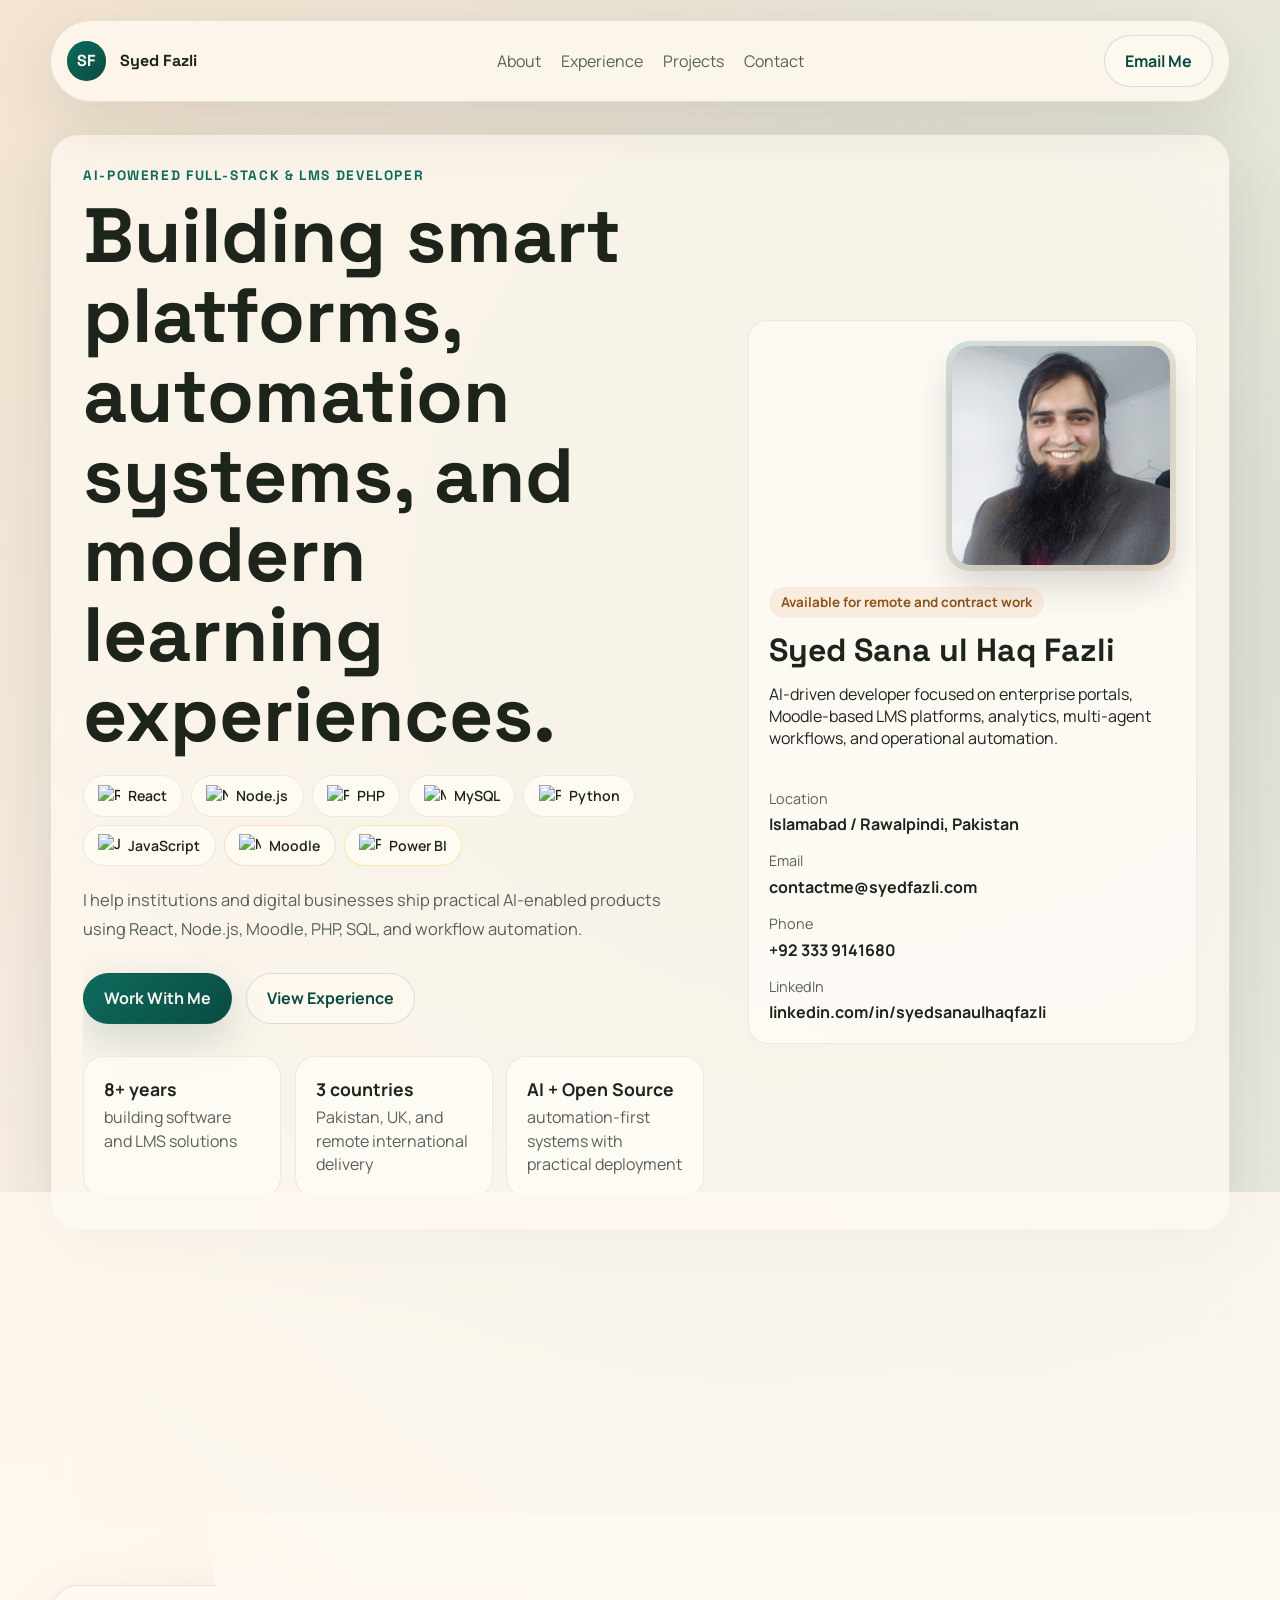
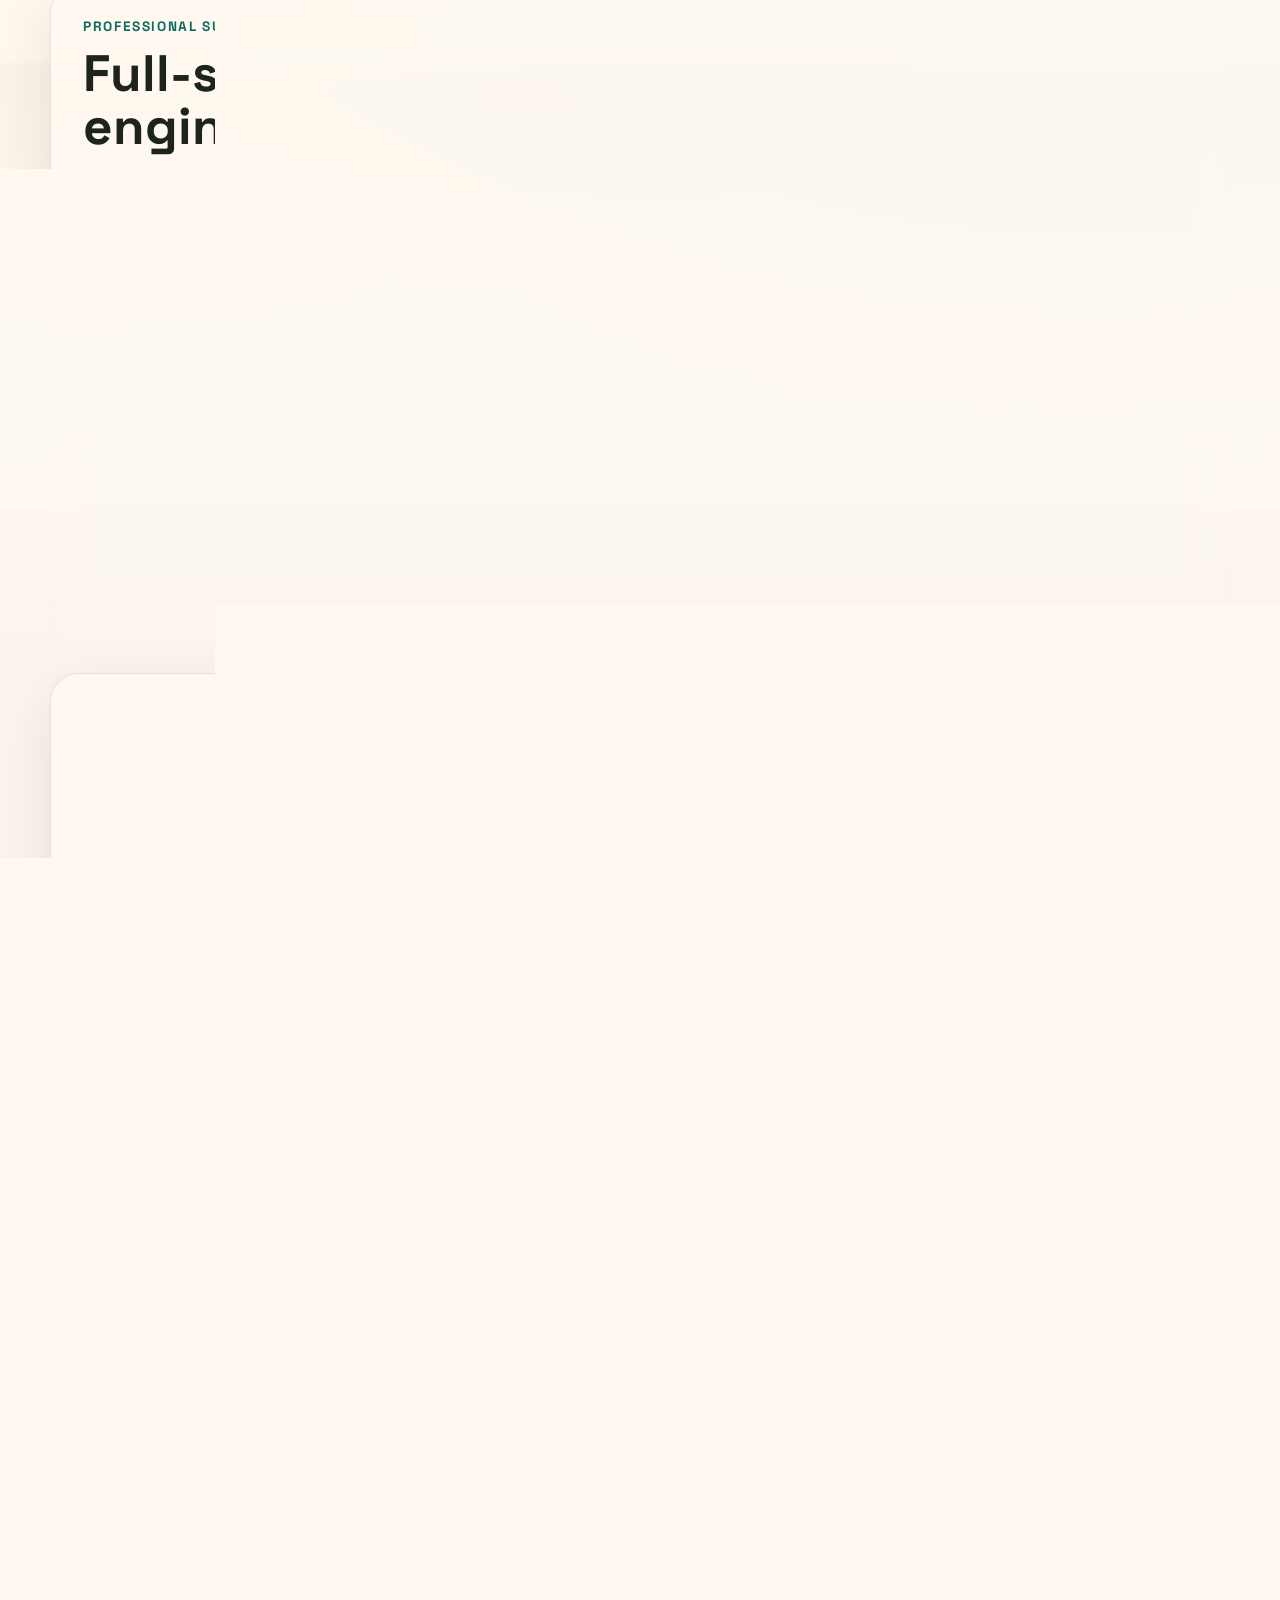
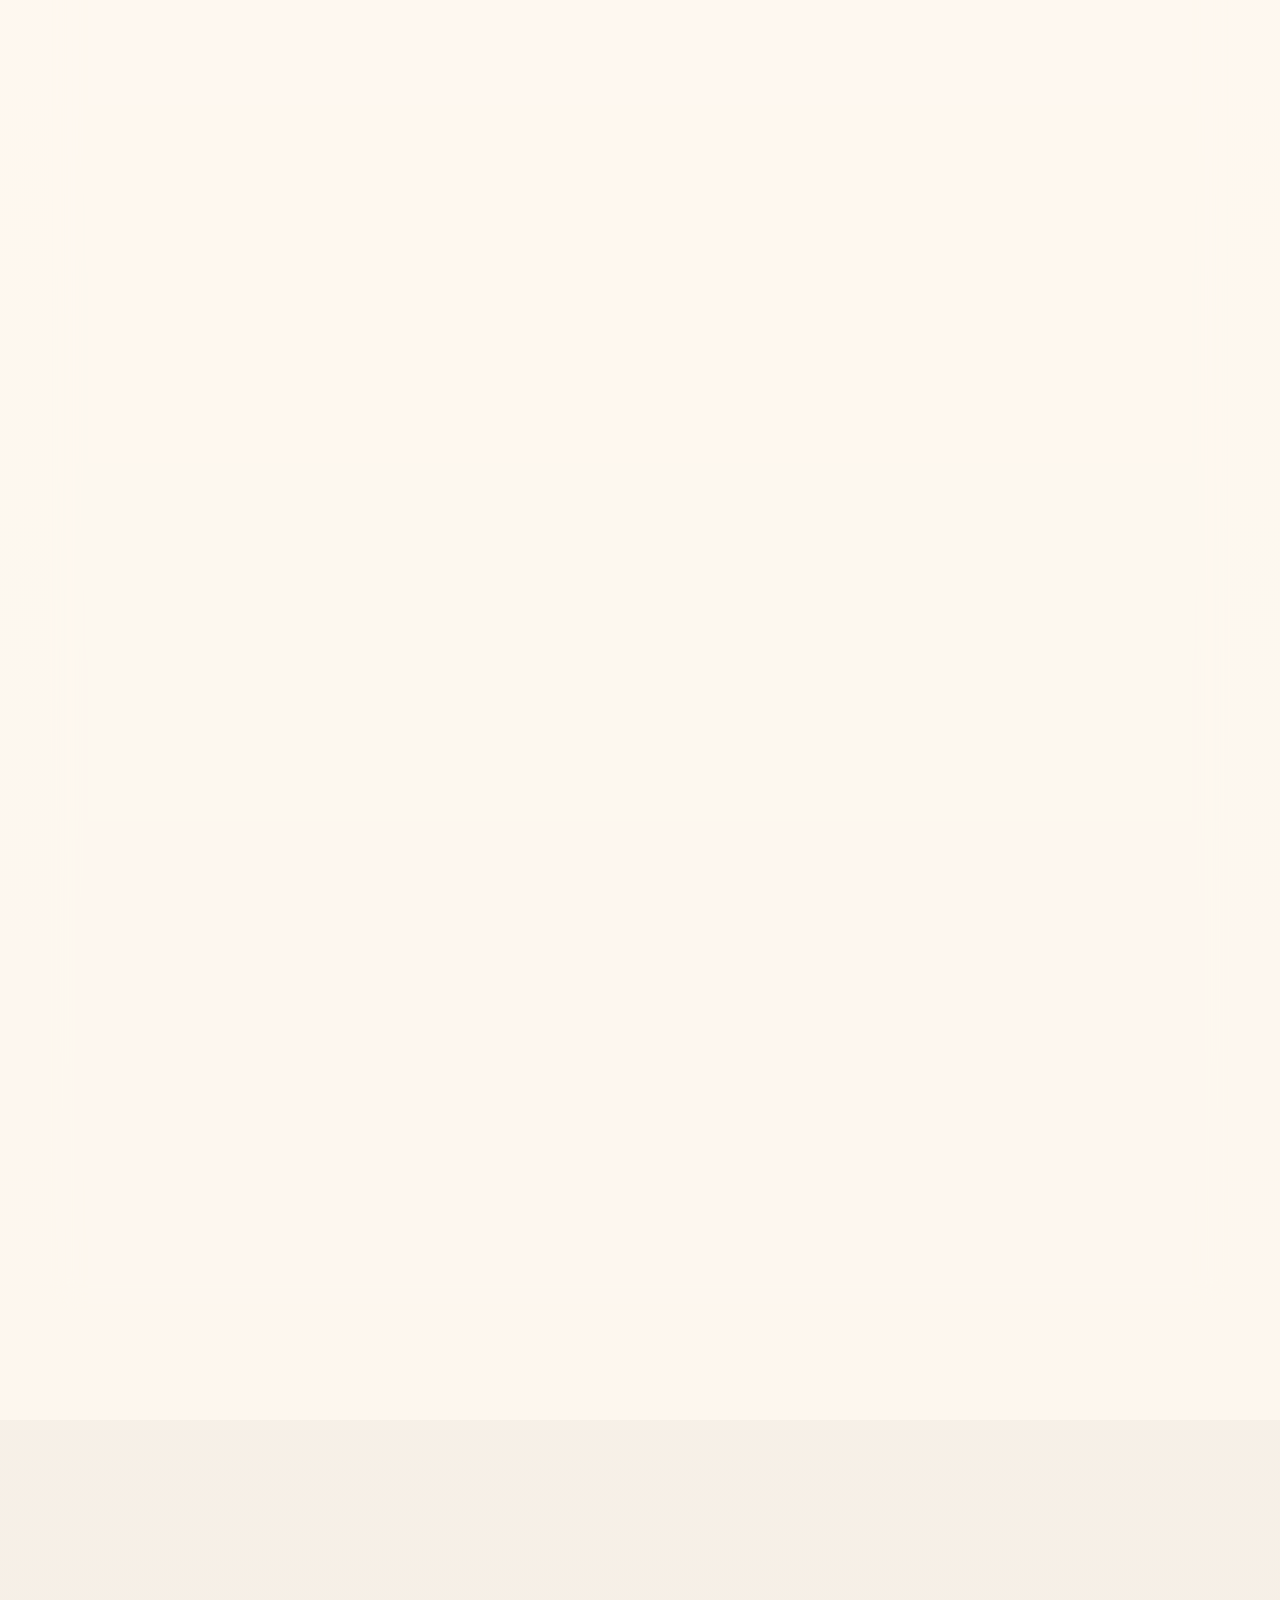
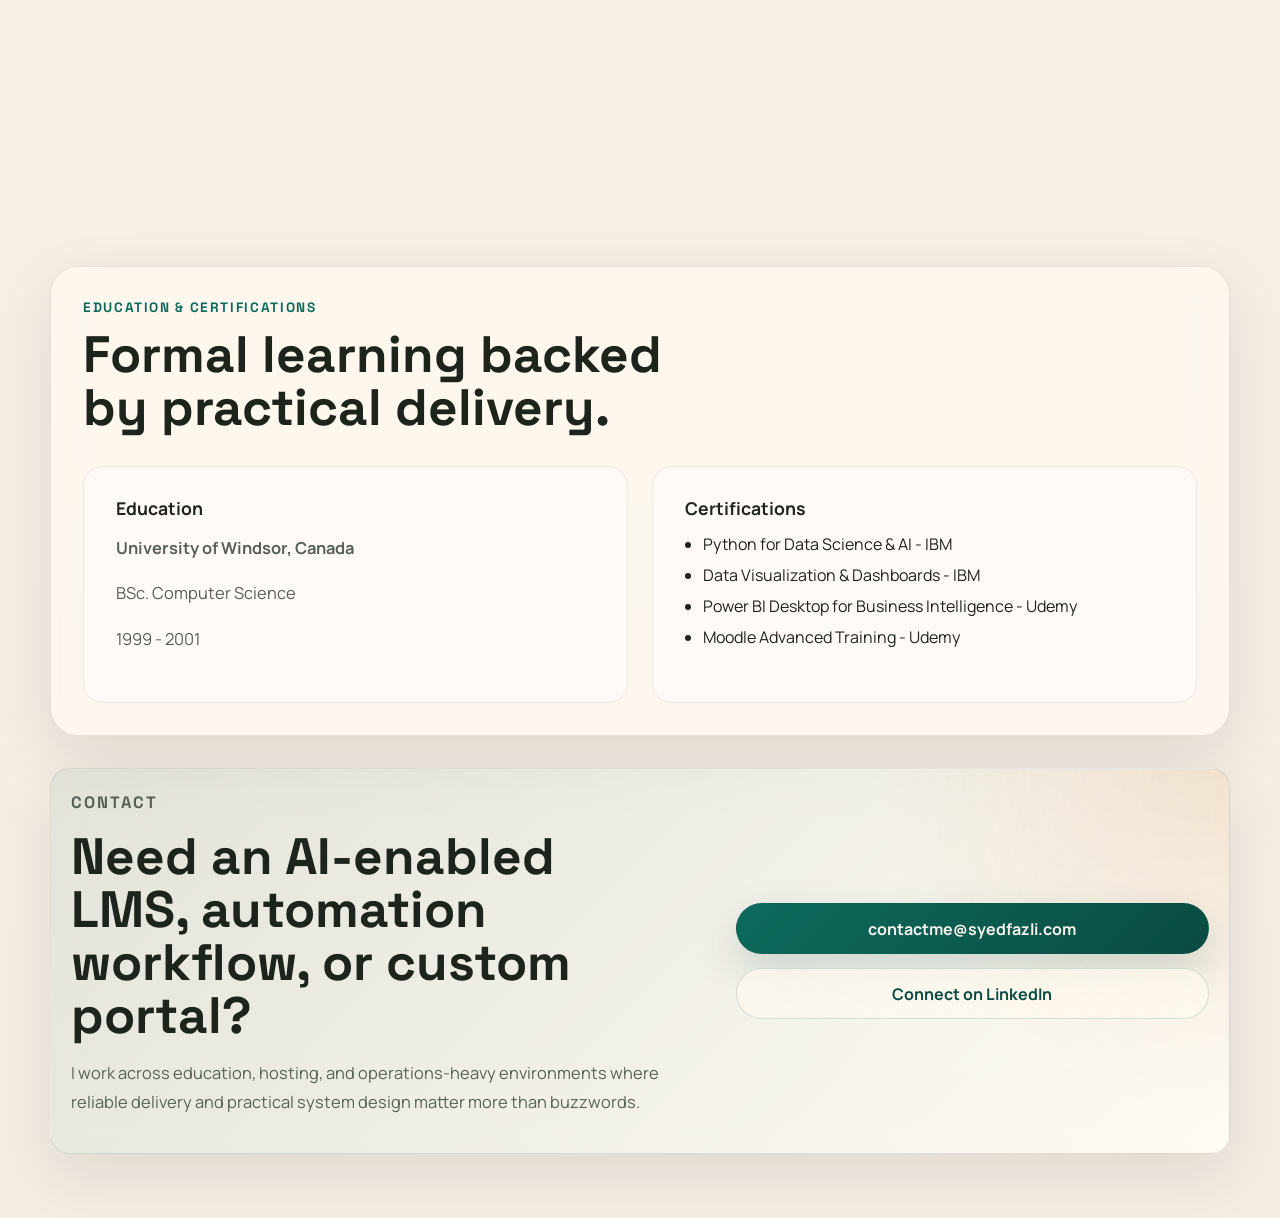
==== index.html @ fa7cc2b7 "Add SEO: meta tags, Open Graph, Twitter Card, JSON-LD schema, robots.txt, sitemap.xml" ====
<!DOCTYPE html>
<html lang="en">
  <head>
    <meta charset="UTF-8" />
    <meta name="viewport" content="width=device-width, initial-scale=1.0" />
    <meta
      name="description"
      content="Hire Syed Fazli — full-stack developer &amp; Moodle LMS specialist. I build AI-powered web platforms, e-learning systems, React apps, Node.js APIs, and automation workflows for institutions and enterprises."
    />
    <meta name="author" content="Syed Sana ul Haq Fazli" />
    <meta name="robots" content="index, follow" />
    <title>Syed Fazli | AI-Powered Full-Stack & LMS Developer</title>
    <link rel="canonical" href="https://syedfazli.com/" />
    <!-- Open Graph -->
    <meta property="og:type" content="profile" />
    <meta property="og:url" content="https://syedfazli.com/" />
    <meta property="og:title" content="Syed Fazli | Full-Stack &amp; LMS Developer" />
    <meta property="og:description" content="AI-powered full-stack developer and Moodle LMS specialist. I build enterprise web platforms, e-learning systems, React apps, and automation workflows. Available for projects." />
    <meta property="og:image" content="https://syedfazli.com/assets/personalpic.png" />
    <meta property="og:locale" content="en_US" />
    <!-- Twitter Card -->
    <meta name="twitter:card" content="summary" />
    <meta name="twitter:title" content="Syed Fazli | Full-Stack &amp; LMS Developer" />
    <meta name="twitter:description" content="AI-powered full-stack and Moodle LMS developer. Building enterprise platforms, e-learning systems, and automation workflows." />
    <meta name="twitter:image" content="https://syedfazli.com/assets/personalpic.png" />
    <!-- Structured Data -->
    <script type="application/ld+json">
    {
      "@context": "https://schema.org",
      "@type": "Person",
      "name": "Syed Sana ul Haq Fazli",
      "alternateName": "Syed Fazli",
      "url": "https://syedfazli.com/",
      "email": "contactme@syedfazli.com",
      "jobTitle": "Full-Stack & LMS Developer",
      "description": "AI-powered full-stack developer and Moodle LMS specialist building enterprise web platforms, e-learning systems, React apps, and automation workflows for institutions and businesses.",
      "sameAs": [
        "https://www.linkedin.com/in/syedsanaulhaqfazli"
      ],
      "knowsAbout": [
        "Full-Stack Web Development", "LMS Development", "Moodle", "React",
        "Node.js", "PHP", "MySQL", "Python", "Power BI", "JavaScript",
        "E-learning", "Automation", "Enterprise Platforms"
      ],
      "alumniOf": {
        "@type": "CollegeOrUniversity",
        "name": "University of Windsor",
        "address": { "@type": "PostalAddress", "addressCountry": "CA" }
      }
    }
    </script>
    <link rel="icon" href="data:image/svg+xml,<svg xmlns='http://www.w3.org/2000/svg' viewBox='0 0 100 100'><rect width='100' height='100' rx='20' fill='%230d6b5d'/><text y='70' x='50' text-anchor='middle' font-size='55' font-family='Arial,sans-serif' font-weight='700' fill='white'>SF</text></svg>" />
    <link rel="preconnect" href="https://fonts.googleapis.com" />
    <link rel="preconnect" href="https://fonts.gstatic.com" crossorigin />
    <link
      href="https://fonts.googleapis.com/css2?family=Manrope:wght@400;500;600;700;800&family=Space+Grotesk:wght@500;700&display=swap"
      rel="stylesheet"
    />
    <link rel="stylesheet" href="./styles.css?v=2" />
  </head>
  <body>
    <div class="site-shell">
      <header class="topbar">
        <a class="brand" href="#home">
          <span class="brand-mark">SF</span>
          <span class="brand-text">Syed Fazli</span>
        </a>
        <nav class="nav">
          <a href="#about">About</a>
          <a href="#experience">Experience</a>
          <a href="#projects">Projects</a>
          <a href="#contact">Contact</a>
        </nav>
        <a class="button ghost" href="mailto:contactme@syedfazli.com">Email Me</a>
      </header>

      <main>
        <section class="hero section" id="home">
          <div class="hero-copy">
            <p class="eyebrow">AI-Powered Full-Stack & LMS Developer</p>
            <h1>Building smart platforms, automation systems, and modern learning experiences.</h1>
            <div class="hero-tech-strip" aria-label="Tech stack">
              <span class="logo-pill"><img src="https://cdn.jsdelivr.net/gh/devicons/devicon@latest/icons/react/react-original.svg" alt="React"><span>React</span></span>
              <span class="logo-pill"><img src="https://cdn.jsdelivr.net/gh/devicons/devicon@latest/icons/nodejs/nodejs-original.svg" alt="Node.js"><span>Node.js</span></span>
              <span class="logo-pill"><img src="https://cdn.jsdelivr.net/gh/devicons/devicon@latest/icons/php/php-original.svg" alt="PHP"><span>PHP</span></span>
              <span class="logo-pill"><img src="https://cdn.jsdelivr.net/gh/devicons/devicon@latest/icons/mysql/mysql-original.svg" alt="MySQL"><span>MySQL</span></span>
              <span class="logo-pill"><img src="https://cdn.jsdelivr.net/gh/devicons/devicon@latest/icons/python/python-original.svg" alt="Python"><span>Python</span></span>
              <span class="logo-pill"><img src="https://cdn.jsdelivr.net/gh/devicons/devicon@latest/icons/javascript/javascript-original.svg" alt="JavaScript"><span>JavaScript</span></span>
              <span class="logo-pill moodle-pill"><img src="https://cdn.simpleicons.org/moodle/e66000" alt="Moodle"><span>Moodle</span></span>
              <span class="logo-pill powerbi-pill"><img src="https://api.iconify.design/logos:microsoft-power-bi.svg" alt="Power BI"><span>Power BI</span></span>
            </div>
            <p class="lead">
              I help institutions and digital businesses ship practical AI-enabled products using React,
              Node.js, Moodle, PHP, SQL, and workflow automation.
            </p>
            <div class="hero-actions">
              <a class="button" href="#contact">Work With Me</a>
              <a class="button secondary" href="#experience">View Experience</a>
            </div>
            <ul class="quick-facts">
              <li><strong>8+ years</strong><span>building software and LMS solutions</span></li>
              <li><strong>3 countries</strong><span>Pakistan, UK, and remote international delivery</span></li>
              <li><strong>AI + Open Source</strong><span>automation-first systems with practical deployment</span></li>
            </ul>
          </div>
          <aside class="hero-card">
            <div class="profile-photo-wrap">
              <img
                class="profile-photo"
                src="./assets/personalpic.png"
                alt="Portrait of Syed Sana ul Haq Fazli"
              />
            </div>
            <div class="profile-chip">Available for remote and contract work</div>
            <h2>Syed Sana ul Haq Fazli</h2>
            <p>
              AI-driven developer focused on enterprise portals, Moodle-based LMS platforms, analytics,
              multi-agent workflows, and operational automation.
            </p>
            <dl>
              <div>
                <dt>Location</dt>
                <dd>Islamabad / Rawalpindi, Pakistan</dd>
              </div>
              <div>
                <dt>Email</dt>
                <dd><a href="mailto:contactme@syedfazli.com">contactme@syedfazli.com</a></dd>
              </div>
              <div>
                <dt>Phone</dt>
                <dd><a href="tel:+923339141680">+92 333 9141680</a></dd>
              </div>
              <div>
                <dt>LinkedIn</dt>
                <dd>
                  <a href="https://www.linkedin.com/in/syedsanaulhaqfazli" target="_blank" rel="noreferrer">
                    linkedin.com/in/syedsanaulhaqfazli
                  </a>
                </dd>
              </div>
            </dl>
          </aside>
        </section>

        <section class="section logos-section" id="stack">
          <div class="logos-header">
            <p class="eyebrow">Stack & Credentials</p>
            <p class="logos-sub">Core technologies and verified certifications</p>
          </div>

          <div class="logos-runway" aria-label="Tech stack logos">
            <div class="logos-track">
              <span class="logo-pill"><img src="https://cdn.jsdelivr.net/gh/devicons/devicon@latest/icons/react/react-original.svg" alt="React"><span>React</span></span>
              <span class="logo-pill"><img src="https://cdn.jsdelivr.net/gh/devicons/devicon@latest/icons/nodejs/nodejs-original.svg" alt="Node.js"><span>Node.js</span></span>
              <span class="logo-pill"><img src="https://cdn.jsdelivr.net/gh/devicons/devicon@latest/icons/php/php-original.svg" alt="PHP"><span>PHP</span></span>
              <span class="logo-pill"><img src="https://cdn.jsdelivr.net/gh/devicons/devicon@latest/icons/mysql/mysql-original.svg" alt="MySQL"><span>MySQL</span></span>
              <span class="logo-pill"><img src="https://cdn.jsdelivr.net/gh/devicons/devicon@latest/icons/python/python-original.svg" alt="Python"><span>Python</span></span>
              <span class="logo-pill"><img src="https://cdn.jsdelivr.net/gh/devicons/devicon@latest/icons/javascript/javascript-original.svg" alt="JavaScript"><span>JavaScript</span></span>
              <span class="logo-pill"><img src="https://cdn.jsdelivr.net/gh/devicons/devicon@latest/icons/microsoftsqlserver/microsoftsqlserver-plain.svg" alt="SQL Server"><span>SQL Server</span></span>
              <span class="logo-pill"><img src="https://cdn.jsdelivr.net/gh/devicons/devicon@latest/icons/linux/linux-original.svg" alt="Linux"><span>Linux</span></span>
              <span class="logo-pill"><img src="https://cdn.jsdelivr.net/gh/devicons/devicon@latest/icons/apache/apache-plain.svg" alt="Apache"><span>Apache</span></span>
              <span class="logo-pill"><img src="https://cdn.jsdelivr.net/gh/devicons/devicon@latest/icons/nginx/nginx-original.svg" alt="Nginx"><span>Nginx</span></span>
              <span class="logo-pill"><img src="https://cdn.jsdelivr.net/gh/devicons/devicon@latest/icons/github/github-original.svg" alt="GitHub"><span>GitHub</span></span>
              <span class="logo-pill moodle-pill"><img src="https://cdn.simpleicons.org/moodle/e66000" alt="Moodle"><span>Moodle</span></span>
              <span class="logo-pill powerbi-pill"><img src="https://api.iconify.design/logos:microsoft-power-bi.svg" alt="Power BI"><span>Power BI</span></span>
              <!-- duplicate for seamless loop -->
              <span class="logo-pill" aria-hidden="true"><img src="https://cdn.jsdelivr.net/gh/devicons/devicon@latest/icons/react/react-original.svg" alt=""><span>React</span></span>
              <span class="logo-pill" aria-hidden="true"><img src="https://cdn.jsdelivr.net/gh/devicons/devicon@latest/icons/nodejs/nodejs-original.svg" alt=""><span>Node.js</span></span>
              <span class="logo-pill" aria-hidden="true"><img src="https://cdn.jsdelivr.net/gh/devicons/devicon@latest/icons/php/php-original.svg" alt=""><span>PHP</span></span>
              <span class="logo-pill" aria-hidden="true"><img src="https://cdn.jsdelivr.net/gh/devicons/devicon@latest/icons/mysql/mysql-original.svg" alt=""><span>MySQL</span></span>
              <span class="logo-pill" aria-hidden="true"><img src="https://cdn.jsdelivr.net/gh/devicons/devicon@latest/icons/python/python-original.svg" alt=""><span>Python</span></span>
              <span class="logo-pill" aria-hidden="true"><img src="https://cdn.jsdelivr.net/gh/devicons/devicon@latest/icons/javascript/javascript-original.svg" alt=""><span>JavaScript</span></span>
              <span class="logo-pill" aria-hidden="true"><img src="https://cdn.jsdelivr.net/gh/devicons/devicon@latest/icons/microsoftsqlserver/microsoftsqlserver-plain.svg" alt=""><span>SQL Server</span></span>
              <span class="logo-pill" aria-hidden="true"><img src="https://cdn.jsdelivr.net/gh/devicons/devicon@latest/icons/linux/linux-original.svg" alt=""><span>Linux</span></span>
              <span class="logo-pill" aria-hidden="true"><img src="https://cdn.jsdelivr.net/gh/devicons/devicon@latest/icons/apache/apache-plain.svg" alt=""><span>Apache</span></span>
              <span class="logo-pill" aria-hidden="true"><img src="https://cdn.jsdelivr.net/gh/devicons/devicon@latest/icons/nginx/nginx-original.svg" alt=""><span>Nginx</span></span>
              <span class="logo-pill" aria-hidden="true"><img src="https://cdn.jsdelivr.net/gh/devicons/devicon@latest/icons/github/github-original.svg" alt=""><span>GitHub</span></span>
              <span class="logo-pill moodle-pill" aria-hidden="true"><img src="https://cdn.simpleicons.org/moodle/e66000" alt=""><span>Moodle</span></span>
              <span class="logo-pill powerbi-pill" aria-hidden="true"><img src="https://api.iconify.design/logos:microsoft-power-bi.svg" alt=""><span>Power BI</span></span>
            </div>
          </div>

          <div class="cert-grid">
            <article class="cert-badge">
              <div class="cert-issuer" style="background:#0f62fe">IBM</div>
              <div class="cert-body">
                <strong>Python for Data Science & AI</strong>
                <span>IBM Certified</span>
              </div>
            </article>
            <article class="cert-badge">
              <div class="cert-issuer" style="background:#0f62fe">IBM</div>
              <div class="cert-body">
                <strong>Data Visualization & Dashboards</strong>
                <span>IBM Certified</span>
              </div>
            </article>
            <article class="cert-badge">
              <div class="cert-issuer" style="background:#a435f0">Udemy</div>
              <div class="cert-body">
                <strong>Power BI Desktop for Business Intelligence</strong>
                <span>Udemy Certificate</span>
              </div>
            </article>
            <article class="cert-badge">
              <div class="cert-issuer" style="background:#e66000">Moodle</div>
              <div class="cert-body">
                <strong>Moodle Advanced Training</strong>
                <span>Udemy Certificate</span>
              </div>
            </article>
          </div>
        </section>

        <section class="section section-grid" id="about">
          <div>
            <p class="eyebrow">Professional Summary</p>
            <h2>Full-stack engineering grounded in LMS delivery, automation, and AI-assisted execution.</h2>
          </div>
          <div class="summary-card">
            <p>
              I design and deliver production systems for education, hosting, and institutional operations.
              My work combines open-source engineering, practical AI tooling, and low-code acceleration to
              reduce delivery time without sacrificing maintainability.
            </p>
            <p>
              Across Election Commission of Pakistan, HostingOcean UK, Stratford College London, and Moodle
              consulting projects, I have built LMS platforms, dashboards, automation pipelines, reporting
              tools, and custom portals that solve operational problems at the implementation level.
            </p>
          </div>
        </section>

        <section class="section stats-band" aria-label="Highlights">
          <article>
            <span>Platforms</span>
            <strong>Moodle 3.4 to 4.x</strong>
          </article>
          <article>
            <span>Core Stack</span>
            <strong>React, Node.js, PHP, SQL</strong>
          </article>
          <article>
            <span>Focus</span>
            <strong>AI automation, LMS, dashboards</strong>
          </article>
          <article>
            <span>Deployment</span>
            <strong>Linux, Apache, Nginx, cPanel</strong>
          </article>
        </section>

        <section class="section" id="skills">
          <div class="section-heading">
            <p class="eyebrow">Core Skills</p>
            <h2>Technical strengths aligned with AI-powered product delivery.</h2>
          </div>
          <div class="skill-grid">
            <article>
              <h3>AI-Powered Development</h3>
              <p>GitHub Copilot, AI agents, automation workflows, assisted delivery pipelines.</p>
            </article>
            <article>
              <h3>Full-Stack Engineering</h3>
              <p>React, Node.js, Express, PHP, SQL Server, MySQL, REST APIs, authentication flows.</p>
            </article>
            <article>
              <h3>LMS Development</h3>
              <p>Moodle customization, custom LMS portals, student management, grading workflows.</p>
            </article>
            <article>
              <h3>Data & Analytics</h3>
              <p>Python analysis, reporting automation, dashboards, Power BI, operational insight pipelines.</p>
            </article>
            <article>
              <h3>Cloud & Infrastructure</h3>
              <p>Linux servers, Apache, Nginx, CloudLinux, cPanel/WHM, hosting operations support.</p>
            </article>
            <article>
              <h3>Low-Code Execution</h3>
              <p>Rapid implementation using modular systems, reusable automation, and AI-assisted delivery.</p>
            </article>
          </div>
        </section>

        <section class="section" id="experience">
          <div class="section-heading split">
            <div>
              <p class="eyebrow">Professional Experience</p>
              <h2>Recent roles and delivery impact.</h2>
            </div>
            <p class="muted">
              The emphasis here is on shipped systems, institutional outcomes, and technology depth rather than
              generic job descriptions.
            </p>
          </div>

          <div class="timeline">
            <article class="timeline-item">
              <div class="timeline-meta">
                <span>Nov 2023 - Present</span>
                <strong>Islamabad, Pakistan</strong>
              </div>
              <div class="timeline-body">
                <h3>Election Commission of Pakistan</h3>
                <p class="role">AI-Powered Full-Stack Developer</p>
                <ul>
                  <li>Developed an AI-powered Moodle LMS for trainee tracking and institute visit monitoring.</li>
                  <li>Built Python and AI-agent workflows for training-data analysis and automated insight generation.</li>
                  <li>Improved submission validation and reporting processes using MySQL-backed automation.</li>
                  <li>Delivered system training and data workflow support across departments.</li>
                </ul>
              </div>
            </article>

            <article class="timeline-item">
              <div class="timeline-meta">
                <span>2024 - Present</span>
                <strong>Remote, United Kingdom</strong>
              </div>
              <div class="timeline-body">
                <h3>HostingOcean UK</h3>
                <p class="role">AI Systems & Full-Stack Developer</p>
                <ul>
                  <li>Built AI-assisted hosting automation systems including dashboards, chatbots, and ticket workflows.</li>
                  <li>Developed React and Node.js applications for customer support and workflow optimization.</li>
                  <li>Designed multi-agent development pipelines to speed up delivery and improve consistency.</li>
                  <li>Implemented secure integrations for hosting platforms and client portals.</li>
                </ul>
              </div>
            </article>

            <article class="timeline-item">
              <div class="timeline-meta">
                <span>2024 - Present</span>
                <strong>Remote, London</strong>
              </div>
              <div class="timeline-body">
                <h3>Stratford College London</h3>
                <p class="role">LMS & AI Automation Developer</p>
                <ul>
                  <li>Developed a hybrid LMS with Moodle backend capabilities and a custom React student interface.</li>
                  <li>Implemented AI-assisted attendance tracking, grading support, and content generation tooling.</li>
                  <li>Built student analytics dashboards using Python and Power BI.</li>
                  <li>Automated administrative workflows using Node.js microservices and AI agents.</li>
                </ul>
              </div>
            </article>

            <article class="timeline-item compact">
              <div class="timeline-meta">
                <span>Jul 2025 - Sep 2025</span>
                <strong>Islamabad, Pakistan</strong>
              </div>
              <div class="timeline-body">
                <h3>NAVTTC (TVET-GIZ)</h3>
                <p class="role">Moodle Developer, Consultant</p>
                <ul>
                  <li>Developed a full Moodle 4 LMS using PHP and MySQL.</li>
                  <li>Optimized database integrity, performance, and platform support processes.</li>
                </ul>
              </div>
            </article>

            <article class="timeline-item compact">
              <div class="timeline-meta">
                <span>Jul 2022 - Sep 2022</span>
                <strong>Remote</strong>
              </div>
              <div class="timeline-body">
                <h3>Japan Station</h3>
                <p class="role">Moodle Developer</p>
                <ul>
                  <li>Built a Montessori-focused LMS in Moodle 3.4 with role-specific UX for students, teachers, and parents.</li>
                  <li>Managed course setup, database handling, and content operations.</li>
                </ul>
              </div>
            </article>
          </div>
        </section>

        <section class="section" id="projects">
          <div class="section-heading">
            <p class="eyebrow">Project Highlights</p>
            <h2>Selected systems with practical business and institutional outcomes.</h2>
          </div>
          <div class="project-grid">
            <article class="project-card accent-a">
              <span class="project-tag">AI + LMS</span>
              <h3>AI-Powered LMS for ECP</h3>
              <p>
                Automated trainee tracking, reporting, and operational monitoring through Moodle, Python,
                and MySQL-backed workflows.
              </p>
            </article>
            <article class="project-card accent-b">
              <span class="project-tag">Automation Suite</span>
              <h3>HostingOcean Support Systems</h3>
              <p>
                Built AI chatbot flows, hosting dashboards, and support automation with React, Node.js,
                and API integrations.
              </p>
            </article>
            <article class="project-card accent-c">
              <span class="project-tag">Education Platform</span>
              <h3>Stratford College London LMS</h3>
              <p>
                Delivered a Moodle plus custom frontend experience with analytics, attendance workflows,
                and academic process automation.
              </p>
            </article>
          </div>
        </section>

        <section class="section section-grid" id="credentials">
          <div>
            <p class="eyebrow">Education & Certifications</p>
            <h2>Formal learning backed by practical delivery.</h2>
          </div>
          <div class="credential-wrap">
            <article class="credential-card">
              <h3>Education</h3>
              <p><strong>University of Windsor, Canada</strong></p>
              <p>BSc. Computer Science</p>
              <p class="muted">1999 - 2001</p>
            </article>
            <article class="credential-card">
              <h3>Certifications</h3>
              <ul>
                <li>Python for Data Science & AI - IBM</li>
                <li>Data Visualization & Dashboards - IBM</li>
                <li>Power BI Desktop for Business Intelligence - Udemy</li>
                <li>Moodle Advanced Training - Udemy</li>
              </ul>
            </article>
          </div>
        </section>

        <section class="section contact-panel" id="contact">
          <div>
            <p class="eyebrow">Contact</p>
            <h2>Need an AI-enabled LMS, automation workflow, or custom portal?</h2>
            <p>
              I work across education, hosting, and operations-heavy environments where reliable delivery and
              practical system design matter more than buzzwords.
            </p>
          </div>
          <div class="contact-actions">
            <a class="button" href="mailto:contactme@syedfazli.com">contactme@syedfazli.com</a>
            <a class="button secondary" href="https://www.linkedin.com/in/syedsanaulhaqfazli" target="_blank" rel="noreferrer">
              Connect on LinkedIn
            </a>
          </div>
        </section>
      </main>
    </div>

    <script src="./script.js"></script>
  </body>
</html>
---- styles.css ----
:root {
  --bg: #f5efe6;
  --bg-alt: #fffaf2;
  --panel: rgba(255, 250, 242, 0.72);
  --panel-solid: #fff9ef;
  --text: #1d241c;
  --muted: #576157;
  --line: rgba(29, 36, 28, 0.1);
  --brand: #0d6b5d;
  --brand-deep: #0a4b41;
  --accent: #d98f49;
  --accent-soft: #f1d3b2;
  --shadow: 0 20px 60px rgba(39, 42, 35, 0.1);
  --radius-lg: 28px;
  --radius-md: 20px;
  --radius-sm: 14px;
  --max-width: 1180px;
}

* {
  box-sizing: border-box;
}

html {
  scroll-behavior: smooth;
}

body {
  margin: 0;
  font-family: "Manrope", sans-serif;
  color: var(--text);
  background:
    radial-gradient(circle at top left, rgba(217, 143, 73, 0.18), transparent 32%),
    radial-gradient(circle at 85% 10%, rgba(13, 107, 93, 0.16), transparent 26%),
    linear-gradient(180deg, #fffaf2 0%, #f4ede4 100%);
}

a {
  color: inherit;
  text-decoration: none;
}

img {
  max-width: 100%;
}

.site-shell {
  width: min(calc(100% - 2rem), var(--max-width));
  margin: 0 auto;
  padding: 1.25rem 0 4rem;
}

.topbar {
  position: sticky;
  top: 1rem;
  z-index: 20;
  display: flex;
  align-items: center;
  justify-content: space-between;
  gap: 1rem;
  padding: 0.9rem 1rem;
  margin-bottom: 1.5rem;
  border: 1px solid var(--line);
  border-radius: 999px;
  background: rgba(255, 249, 239, 0.82);
  backdrop-filter: blur(16px);
  box-shadow: var(--shadow);
}

.brand {
  display: inline-flex;
  align-items: center;
  gap: 0.85rem;
  font-family: "Space Grotesk", sans-serif;
  font-weight: 700;
}

.brand-mark {
  display: grid;
  place-items: center;
  width: 2.45rem;
  height: 2.45rem;
  border-radius: 50%;
  background: linear-gradient(135deg, var(--brand), var(--brand-deep));
  color: #fdfaf3;
}

.nav {
  display: inline-flex;
  gap: 1.25rem;
  color: var(--muted);
}

.nav a:hover,
.nav a:focus-visible {
  color: var(--brand-deep);
}

.button {
  display: inline-flex;
  align-items: center;
  justify-content: center;
  gap: 0.4rem;
  min-height: 3rem;
  padding: 0.85rem 1.25rem;
  border: 1px solid transparent;
  border-radius: 999px;
  background: linear-gradient(135deg, var(--brand), var(--brand-deep));
  color: #f8f4ed;
  font-weight: 700;
  transition: transform 180ms ease, box-shadow 180ms ease, background 180ms ease;
  box-shadow: 0 16px 40px rgba(10, 75, 65, 0.18);
}

.button:hover,
.button:focus-visible {
  transform: translateY(-2px);
}

.button.secondary,
.button.ghost {
  border-color: rgba(13, 107, 93, 0.18);
  background: rgba(255, 249, 239, 0.7);
  color: var(--brand-deep);
  box-shadow: none;
}

.section {
  margin-top: 2rem;
  padding: 2rem;
  border: 1px solid var(--line);
  border-radius: var(--radius-lg);
  background: var(--panel);
  backdrop-filter: blur(14px);
  box-shadow: var(--shadow);
}

.hero {
  display: grid;
  grid-template-columns: 1.35fr 0.95fr;
  gap: 1.75rem;
  min-height: 72svh;
  align-items: stretch;
}

.hero-copy,
.hero-card,
.summary-card,
.credential-card,
.project-card,
.timeline-item,
.stats-band article,
.contact-panel,
.skill-grid article {
  position: relative;
  overflow: hidden;
}

.hero-copy {
  display: flex;
  flex-direction: column;
  justify-content: center;
  padding-right: 1rem;
}

.eyebrow {
  margin: 0 0 0.75rem;
  font-family: "Space Grotesk", sans-serif;
  font-size: 0.85rem;
  font-weight: 700;
  text-transform: uppercase;
  letter-spacing: 0.12em;
  color: var(--brand);
}

h1,
h2,
h3 {
  margin: 0;
  line-height: 1.04;
}

h1 {
  max-width: 11ch;
  font-family: "Space Grotesk", sans-serif;
  font-size: clamp(3.1rem, 6vw, 6rem);
}

h2 {
  max-width: 18ch;
  font-family: "Space Grotesk", sans-serif;
  font-size: clamp(2rem, 4vw, 3.4rem);
}

h3 {
  font-size: 1.3rem;
}

.lead,
.summary-card p,
.timeline-body p,
.timeline-body li,
.project-card p,
.credential-card p,
.contact-panel p,
.skill-grid p {
  color: var(--muted);
  font-size: 1.03rem;
  line-height: 1.75;
}

.lead {
  max-width: 60ch;
  margin: 1.25rem 0 0;
}

.hero-actions {
  display: flex;
  flex-wrap: wrap;
  gap: 0.9rem;
  margin-top: 1.8rem;
}

.quick-facts {
  display: grid;
  grid-template-columns: repeat(3, minmax(0, 1fr));
  gap: 0.85rem;
  padding: 0;
  margin: 2rem 0 0;
  list-style: none;
}

.quick-facts li,
.hero-card,
.summary-card,
.timeline-item,
.project-card,
.credential-card,
.skill-grid article,
.contact-panel,
.stats-band article {
  padding: 1.25rem;
  border: 1px solid rgba(29, 36, 28, 0.08);
  border-radius: var(--radius-md);
  background: rgba(255, 252, 246, 0.76);
}

.quick-facts strong {
  display: block;
  margin-bottom: 0.35rem;
  font-size: 1.1rem;
}

.quick-facts span {
  color: var(--muted);
  line-height: 1.45;
}

.hero-card {
  display: flex;
  flex-direction: column;
  align-self: center;
}

.profile-photo-wrap {
  align-self: flex-end;
  width: min(100%, 230px);
  margin-bottom: 1rem;
  padding: 0.35rem;
  border-radius: 24px;
  background: linear-gradient(135deg, rgba(13, 107, 93, 0.18), rgba(217, 143, 73, 0.18));
}

.profile-photo {
  display: block;
  width: 100%;
  aspect-ratio: 1 / 1;
  object-fit: cover;
  object-position: center top;
  border-radius: 20px;
  box-shadow: 0 18px 36px rgba(29, 36, 28, 0.18);
}

.profile-chip,
.project-tag {
  display: inline-flex;
  width: fit-content;
  padding: 0.4rem 0.75rem;
  border-radius: 999px;
  background: rgba(217, 143, 73, 0.12);
  color: #8a541c;
  font-size: 0.84rem;
  font-weight: 700;
}

.hero-card h2 {
  margin-top: 1rem;
  font-size: 2rem;
}

.hero-card dl {
  display: grid;
  gap: 1rem;
  margin: 1.5rem 0 0;
}

.hero-card dt {
  margin-bottom: 0.35rem;
  color: var(--muted);
  font-size: 0.9rem;
}

.hero-card dd {
  margin: 0;
  font-weight: 700;
}

.section-grid {
  display: grid;
  grid-template-columns: 0.9fr 1.1fr;
  gap: 1.25rem;
  align-items: start;
}

#credentials.section-grid {
  grid-template-columns: 1fr;
  gap: 2rem;
}

#credentials .credential-wrap {
  grid-template-columns: repeat(2, minmax(0, 1fr));
  gap: 1.5rem;
  margin-top: 0;
}

#credentials .credential-card {
  padding: 2rem;
}

#credentials .credential-card h3 {
  margin-top: 0;
  font-size: 1.1rem;
}

.summary-card p:first-child {
  margin-top: 0;
}

.summary-card p:last-child {
  margin-bottom: 0;
}

.stats-band {
  display: grid;
  grid-template-columns: repeat(4, minmax(0, 1fr));
  gap: 1rem;
}

.stats-band article {
  min-height: 9rem;
}

.stats-band span {
  display: block;
  margin-bottom: 0.75rem;
  color: var(--muted);
}

.stats-band strong {
  font-size: 1.25rem;
  line-height: 1.35;
}

.section-heading {
  display: flex;
  align-items: end;
  justify-content: space-between;
  gap: 1rem;
  margin-bottom: 1.5rem;
}

.section-heading.split {
  align-items: start;
}

.muted {
  color: var(--muted);
}

.skill-grid,
.project-grid,
.credential-wrap {
  display: grid;
  grid-template-columns: repeat(3, minmax(0, 1fr));
  gap: 1rem;
}

.timeline {
  display: grid;
  gap: 1rem;
}

.timeline-item {
  display: grid;
  grid-template-columns: 220px 1fr;
  gap: 1.25rem;
}

.timeline-meta {
  padding-right: 1rem;
  border-right: 1px solid var(--line);
}

.timeline-meta span,
.timeline-meta strong,
.role {
  display: block;
}

.timeline-meta span,
.role {
  color: var(--muted);
}

.timeline-meta strong {
  margin-top: 0.5rem;
}

.timeline-body ul,
.credential-card ul {
  margin: 1rem 0 0;
  padding-left: 1.15rem;
}

.timeline-body li,
.credential-card li {
  margin-bottom: 0.55rem;
}

.accent-a {
  background: linear-gradient(180deg, rgba(13, 107, 93, 0.12), rgba(255, 252, 246, 0.9));
}

.accent-b {
  background: linear-gradient(180deg, rgba(217, 143, 73, 0.16), rgba(255, 252, 246, 0.9));
}

.accent-c {
  background: linear-gradient(180deg, rgba(30, 76, 117, 0.14), rgba(255, 252, 246, 0.9));
}

.contact-panel {
  display: grid;
  grid-template-columns: 1.15fr 0.85fr;
  gap: 1.5rem;
  align-items: center;
  background:
    radial-gradient(circle at top right, rgba(217, 143, 73, 0.18), transparent 28%),
    linear-gradient(135deg, rgba(13, 107, 93, 0.08), rgba(255, 252, 246, 0.92));
}

.contact-actions {
  display: grid;
  gap: 0.85rem;
}

/* ── Logos & Certifications strip ─────────────────────── */
.hero-tech-strip {
  display: flex;
  flex-wrap: wrap;
  gap: 0.5rem;
  margin-top: 1.25rem;
}

.logos-section {
  overflow: hidden;
}

.logos-header {
  text-align: center;
  margin-bottom: 1.5rem;
}

.logos-sub {
  margin: 0.4rem 0 0;
  color: var(--muted);
  font-size: 0.95rem;
}

.logos-runway {
  overflow: hidden;
  mask-image: linear-gradient(90deg, transparent, black 8%, black 92%, transparent);
  -webkit-mask-image: linear-gradient(90deg, transparent, black 8%, black 92%, transparent);
}

.logos-track {
  display: flex;
  gap: 0.75rem;
  width: max-content;
  animation: scroll-logos 30s linear infinite;
}

.logos-track:hover {
  animation-play-state: paused;
}

@keyframes scroll-logos {
  0%   { transform: translateX(0); }
  100% { transform: translateX(-50%); }
}

.logo-pill {
  display: inline-flex;
  align-items: center;
  gap: 0.5rem;
  padding: 0.55rem 0.9rem;
  border: 1px solid rgba(29, 36, 28, 0.08);
  border-radius: 999px;
  background: rgba(255, 252, 246, 0.82);
  white-space: nowrap;
  font-size: 0.88rem;
  font-weight: 600;
  color: var(--text);
}

.logo-pill img {
  width: 22px;
  height: 22px;
  object-fit: contain;
}

.moodle-pill { border-color: rgba(230, 96, 0, 0.2); }
.powerbi-pill { border-color: rgba(242, 199, 17, 0.35); }

.cert-grid {
  display: grid;
  grid-template-columns: repeat(4, minmax(0, 1fr));
  gap: 0.85rem;
  margin-top: 1.35rem;
}

.cert-badge {
  display: flex;
  align-items: center;
  gap: 0.85rem;
  padding: 0.9rem 1rem;
  border: 1px solid rgba(29, 36, 28, 0.08);
  border-radius: var(--radius-sm);
  background: rgba(255, 252, 246, 0.76);
}

.cert-issuer {
  flex-shrink: 0;
  display: grid;
  place-items: center;
  width: 3rem;
  height: 3rem;
  border-radius: 10px;
  color: #fff;
  font-family: "Space Grotesk", sans-serif;
  font-weight: 700;
  font-size: 0.78rem;
  text-align: center;
  letter-spacing: 0.02em;
}

.cert-body {
  display: flex;
  flex-direction: column;
  gap: 0.2rem;
}

.cert-body strong {
  font-size: 0.88rem;
  line-height: 1.3;
}

.cert-body span {
  font-size: 0.78rem;
  color: var(--muted);
}

@media (max-width: 1100px) {
  .cert-grid {
    grid-template-columns: 1fr 1fr;
  }
}

@media (max-width: 780px) {
  .cert-grid {
    grid-template-columns: 1fr;
  }
}
/* ──────────────────────────────────────────────────────── */

[data-reveal] {
  opacity: 0;
  transform: translateY(24px);
  transition: opacity 650ms ease, transform 650ms ease;
}

[data-reveal].is-visible {
  opacity: 1;
  transform: translateY(0);
}

@media (max-width: 1100px) {
  .hero,
  .section-grid,
  .contact-panel,
  .timeline-item,
  .skill-grid,
  .project-grid,
  .credential-wrap,
  .stats-band {
    grid-template-columns: 1fr 1fr;
  }

  .timeline-item {
    grid-template-columns: 1fr;
  }

  .timeline-meta {
    padding-right: 0;
    padding-bottom: 1rem;
    border-right: 0;
    border-bottom: 1px solid var(--line);
  }

  .quick-facts {
    grid-template-columns: 1fr;
  }

  .profile-photo-wrap {
    align-self: center;
  }
}

@media (max-width: 780px) {
  .site-shell {
    width: min(calc(100% - 1rem), var(--max-width));
  }

  .topbar {
    flex-wrap: wrap;
    border-radius: 1.35rem;
  }

  .nav {
    order: 3;
    width: 100%;
    justify-content: space-between;
    font-size: 0.92rem;
  }

  .hero,
  .section-grid,
  .contact-panel,
  .skill-grid,
  .project-grid,
  .credential-wrap,
  .stats-band {
    grid-template-columns: 1fr;
  }

  .section {
    padding: 1.35rem;
  }

  h1 {
    max-width: 100%;
  }

  .section-heading {
    align-items: start;
    flex-direction: column;
  }
}
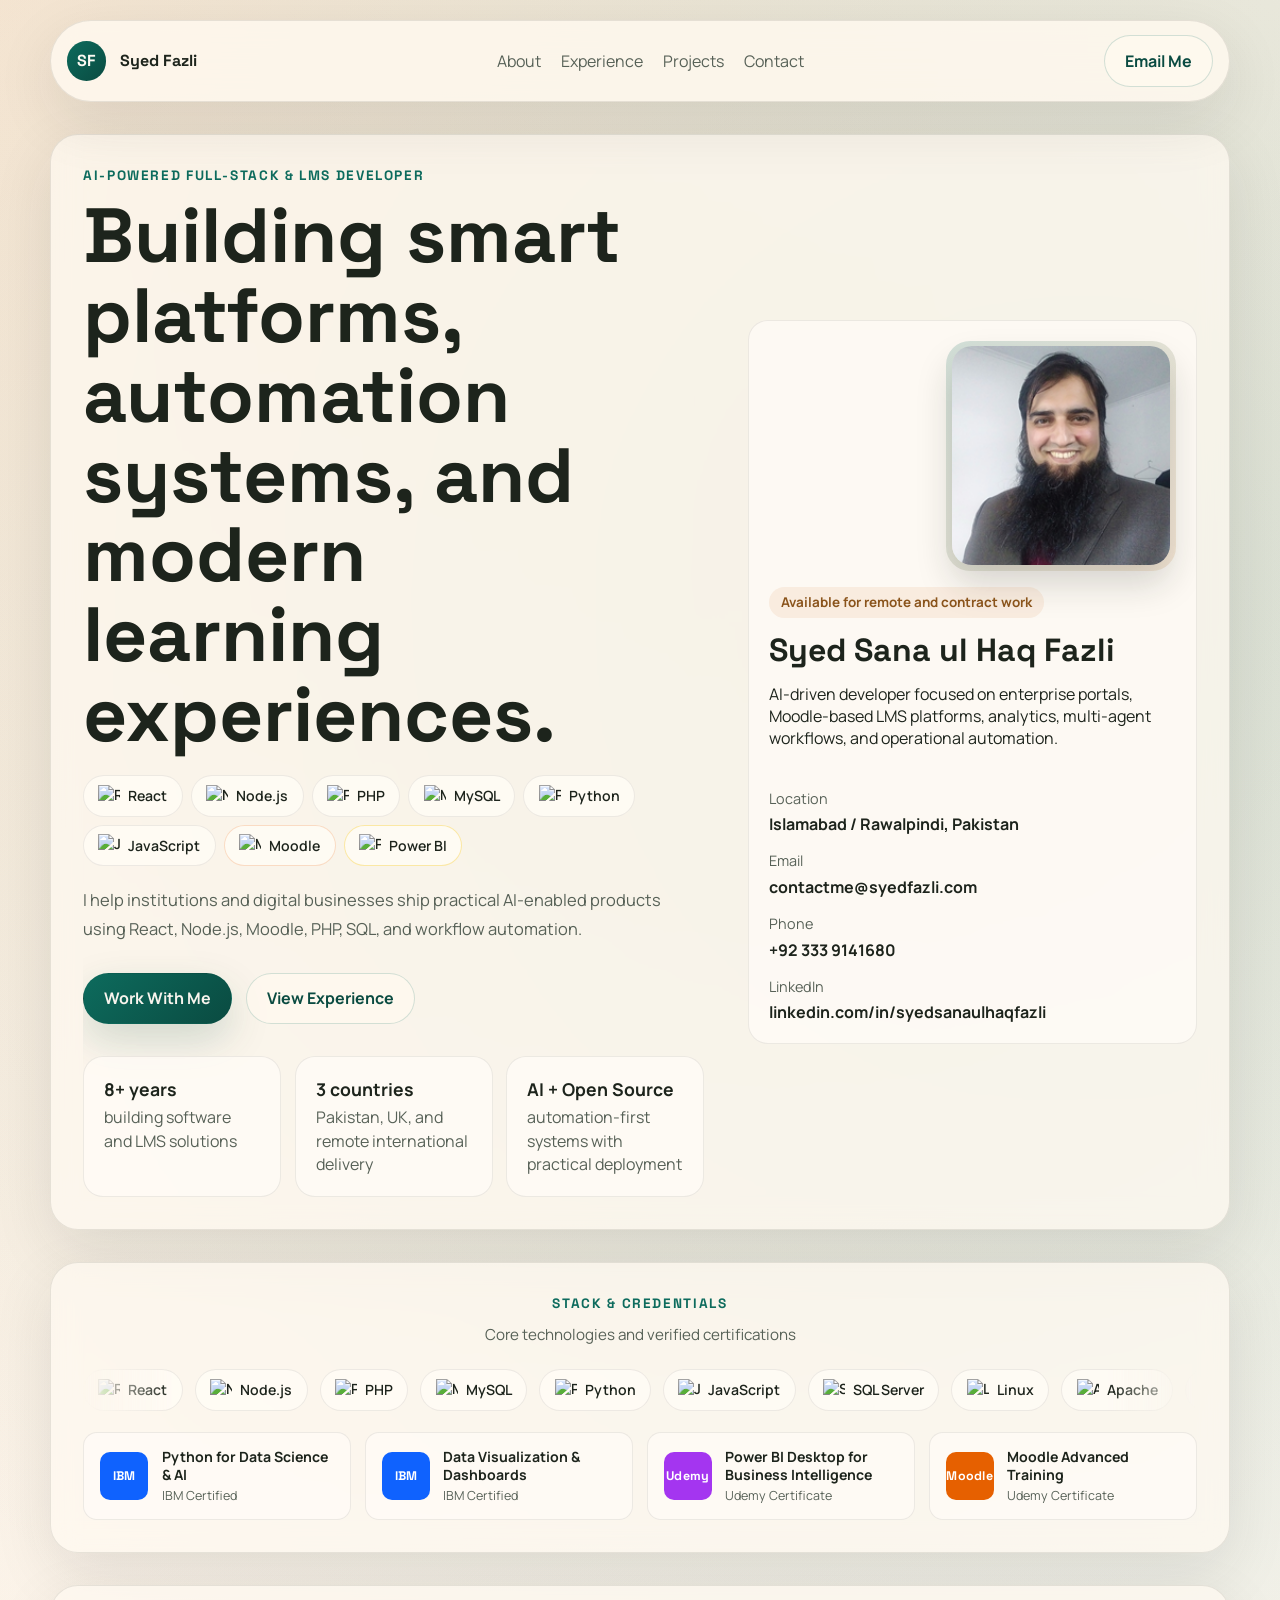
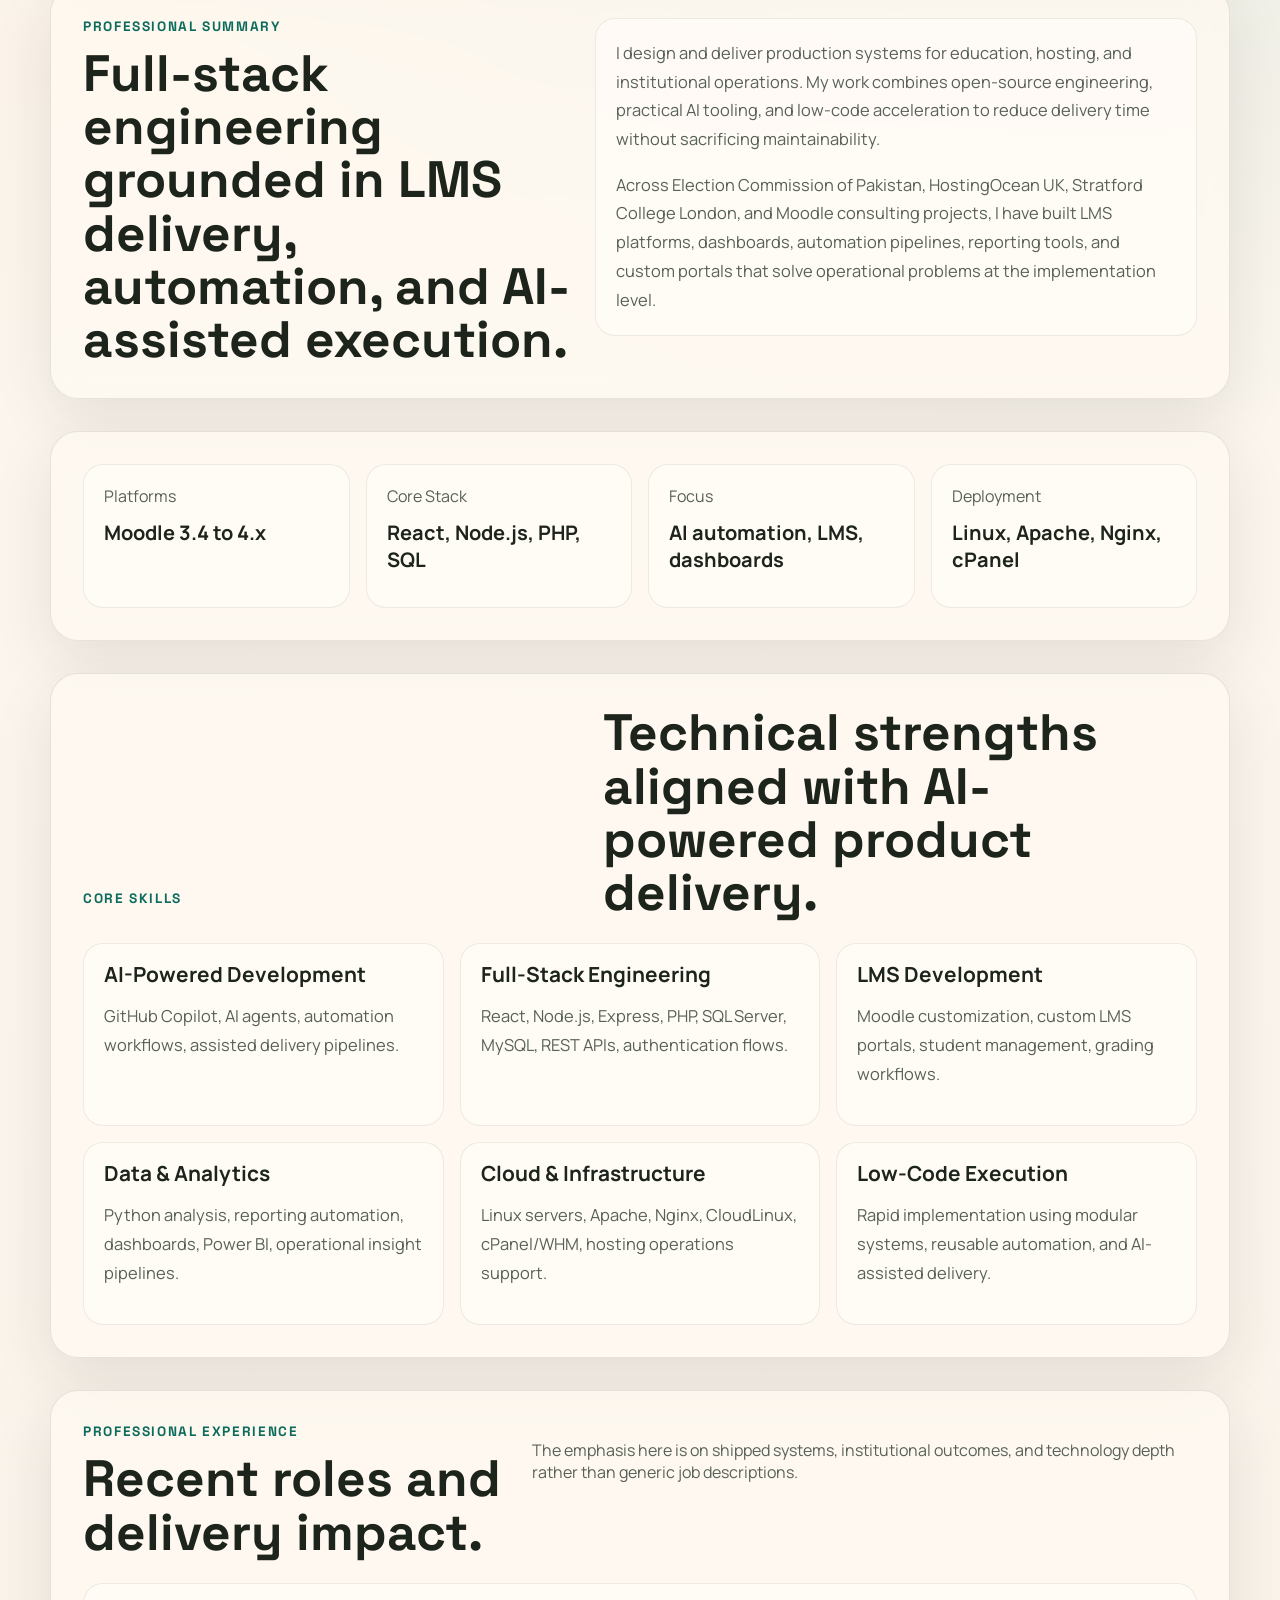
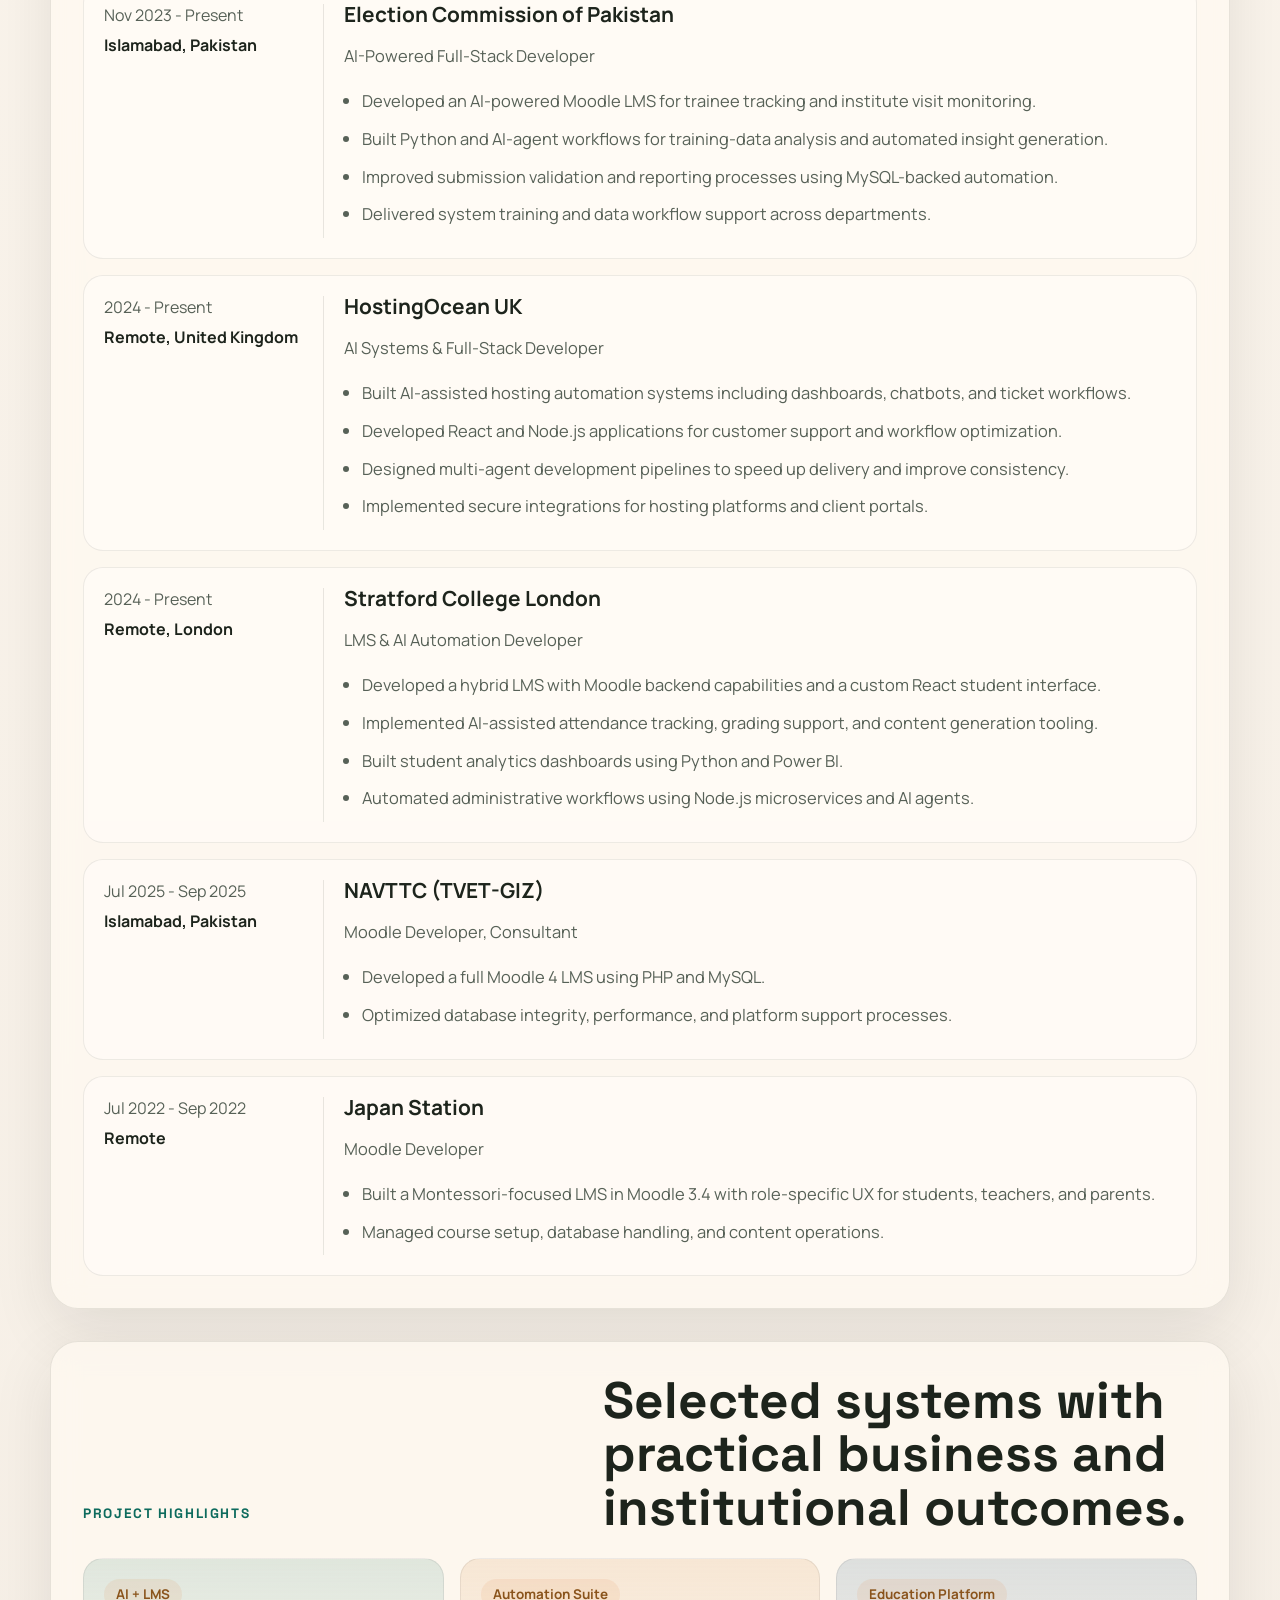
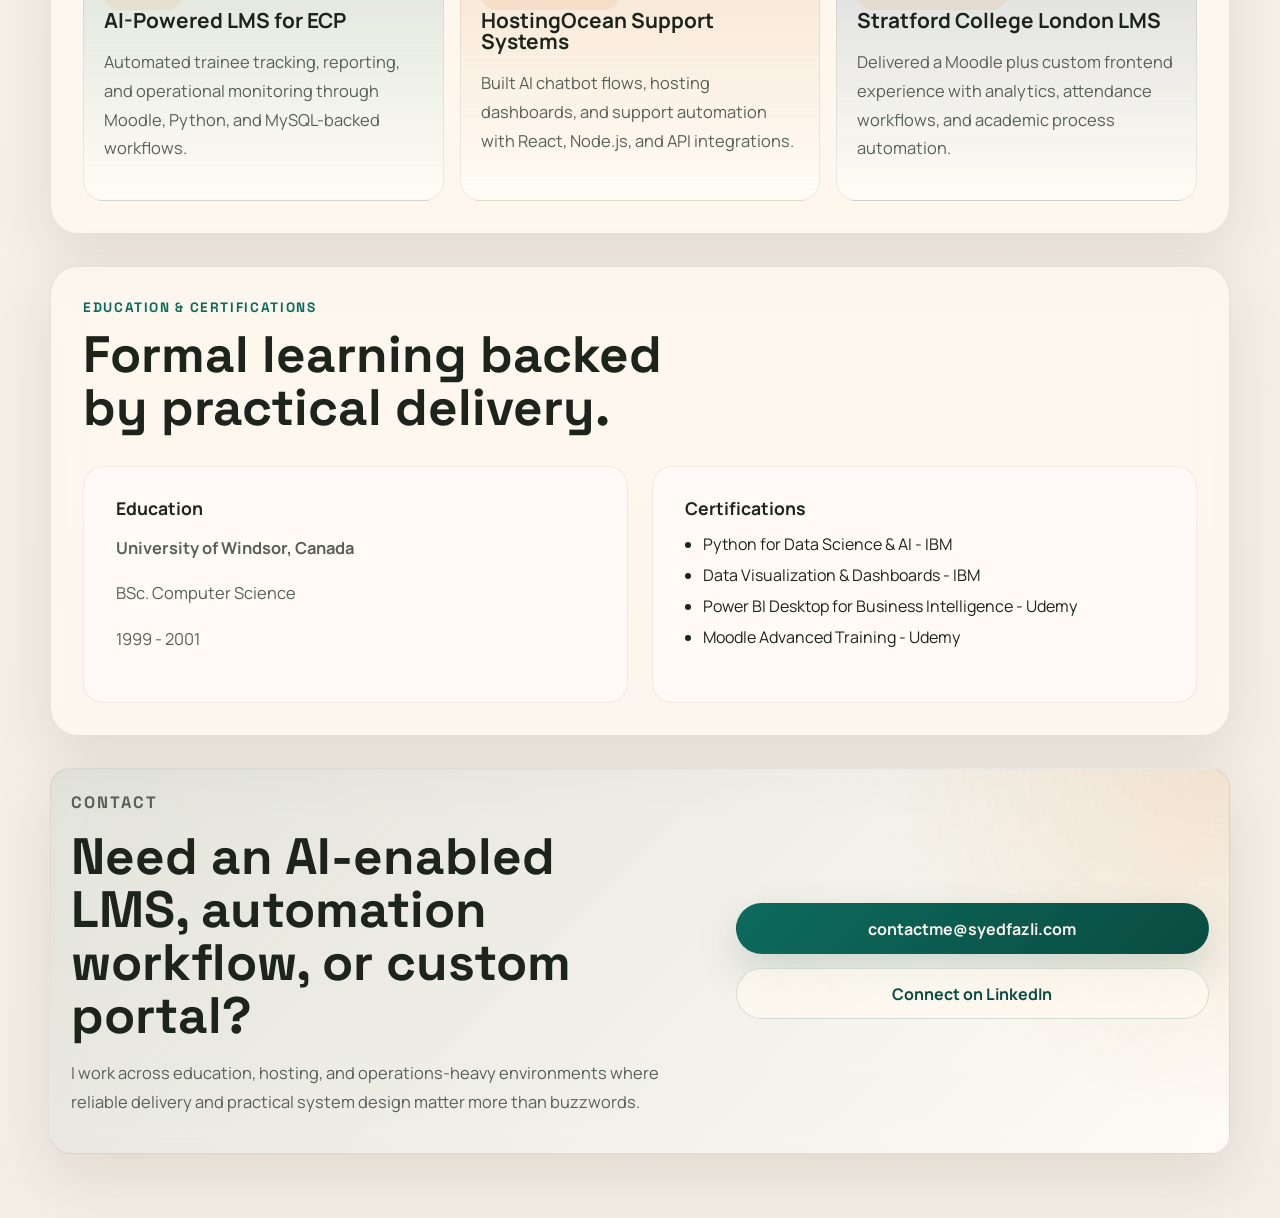
==== commit 3e8e604e: "Add Google Search Console verification meta tag" ====
--- a/index.html
+++ b/index.html
@@ -9,6 +9,7 @@
     />
     <meta name="author" content="Syed Sana ul Haq Fazli" />
     <meta name="robots" content="index, follow" />
+    <meta name="google-site-verification" content="oxOQ7fSDpabgben54rQxvDZv-8suNQ9rs1us4-elsq0" />
     <title>Syed Fazli | AI-Powered Full-Stack & LMS Developer</title>
     <link rel="canonical" href="https://syedfazli.com/" />
     <!-- Open Graph -->
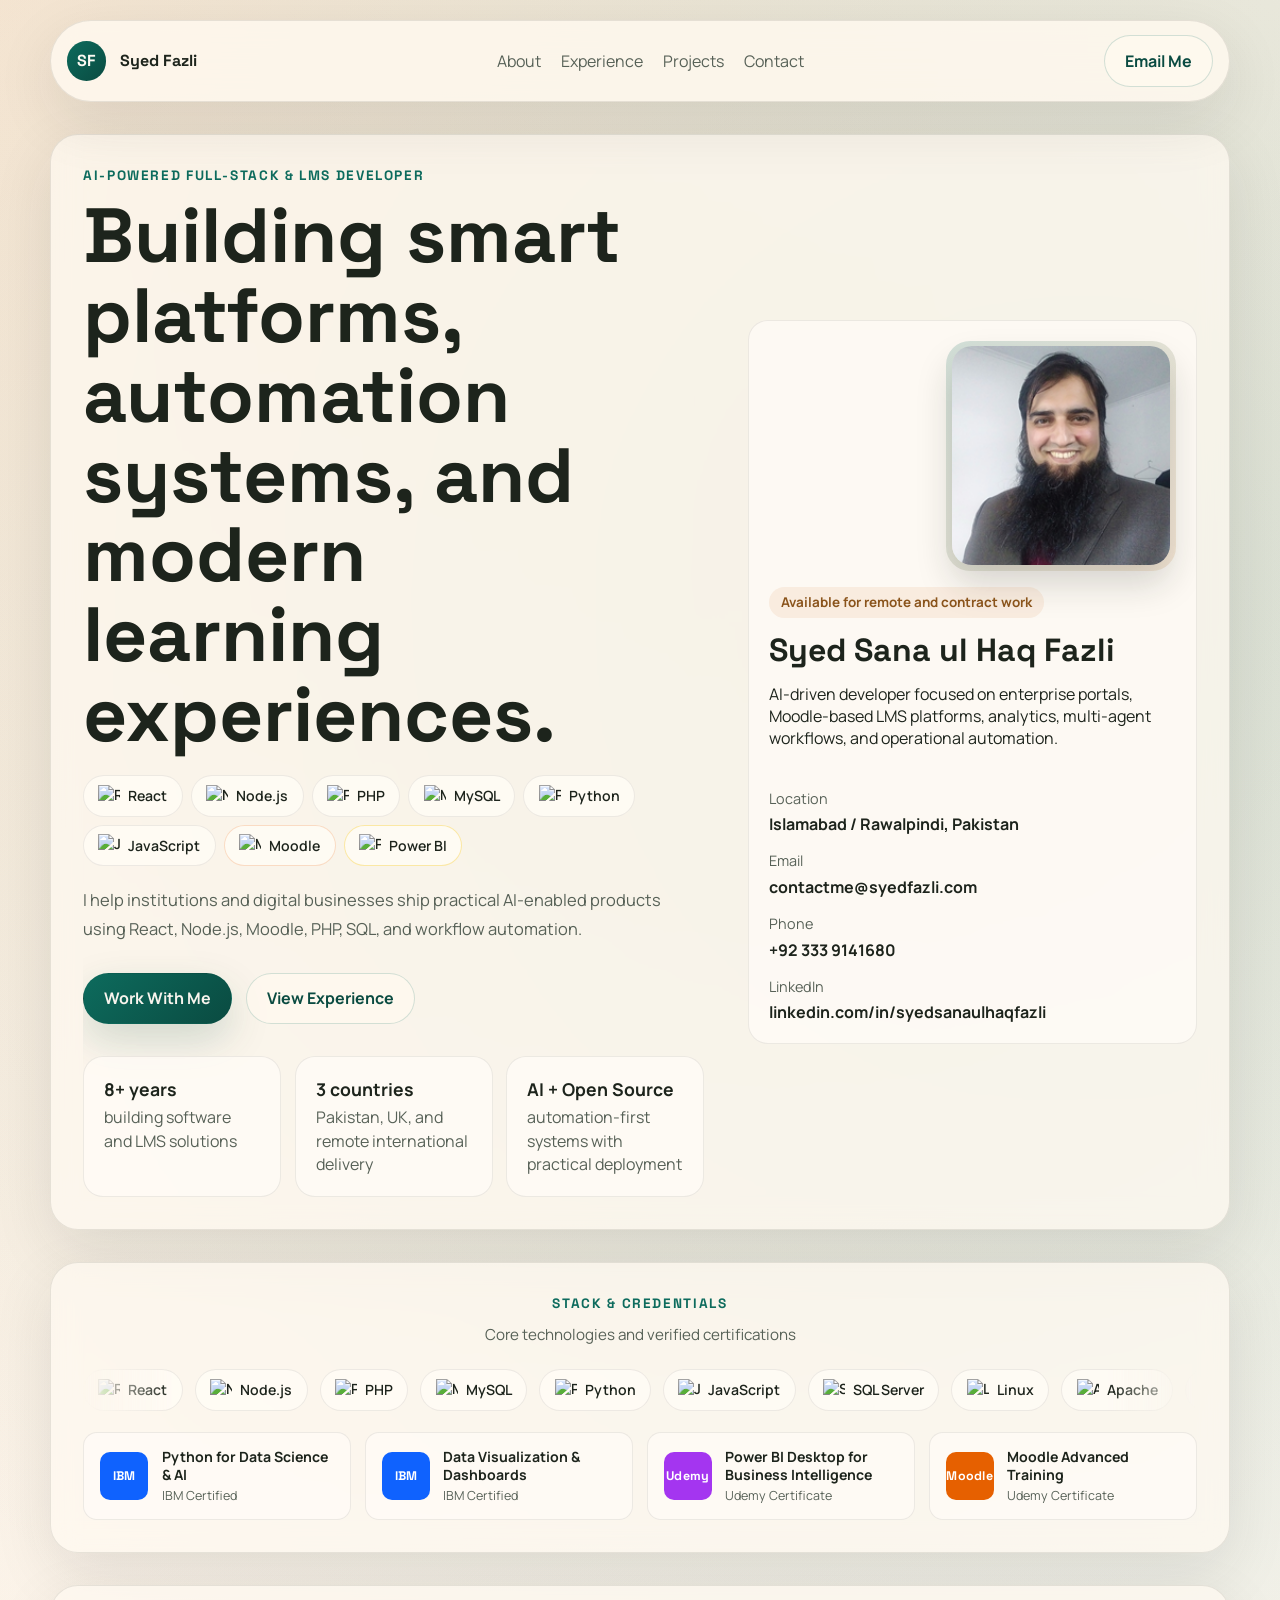
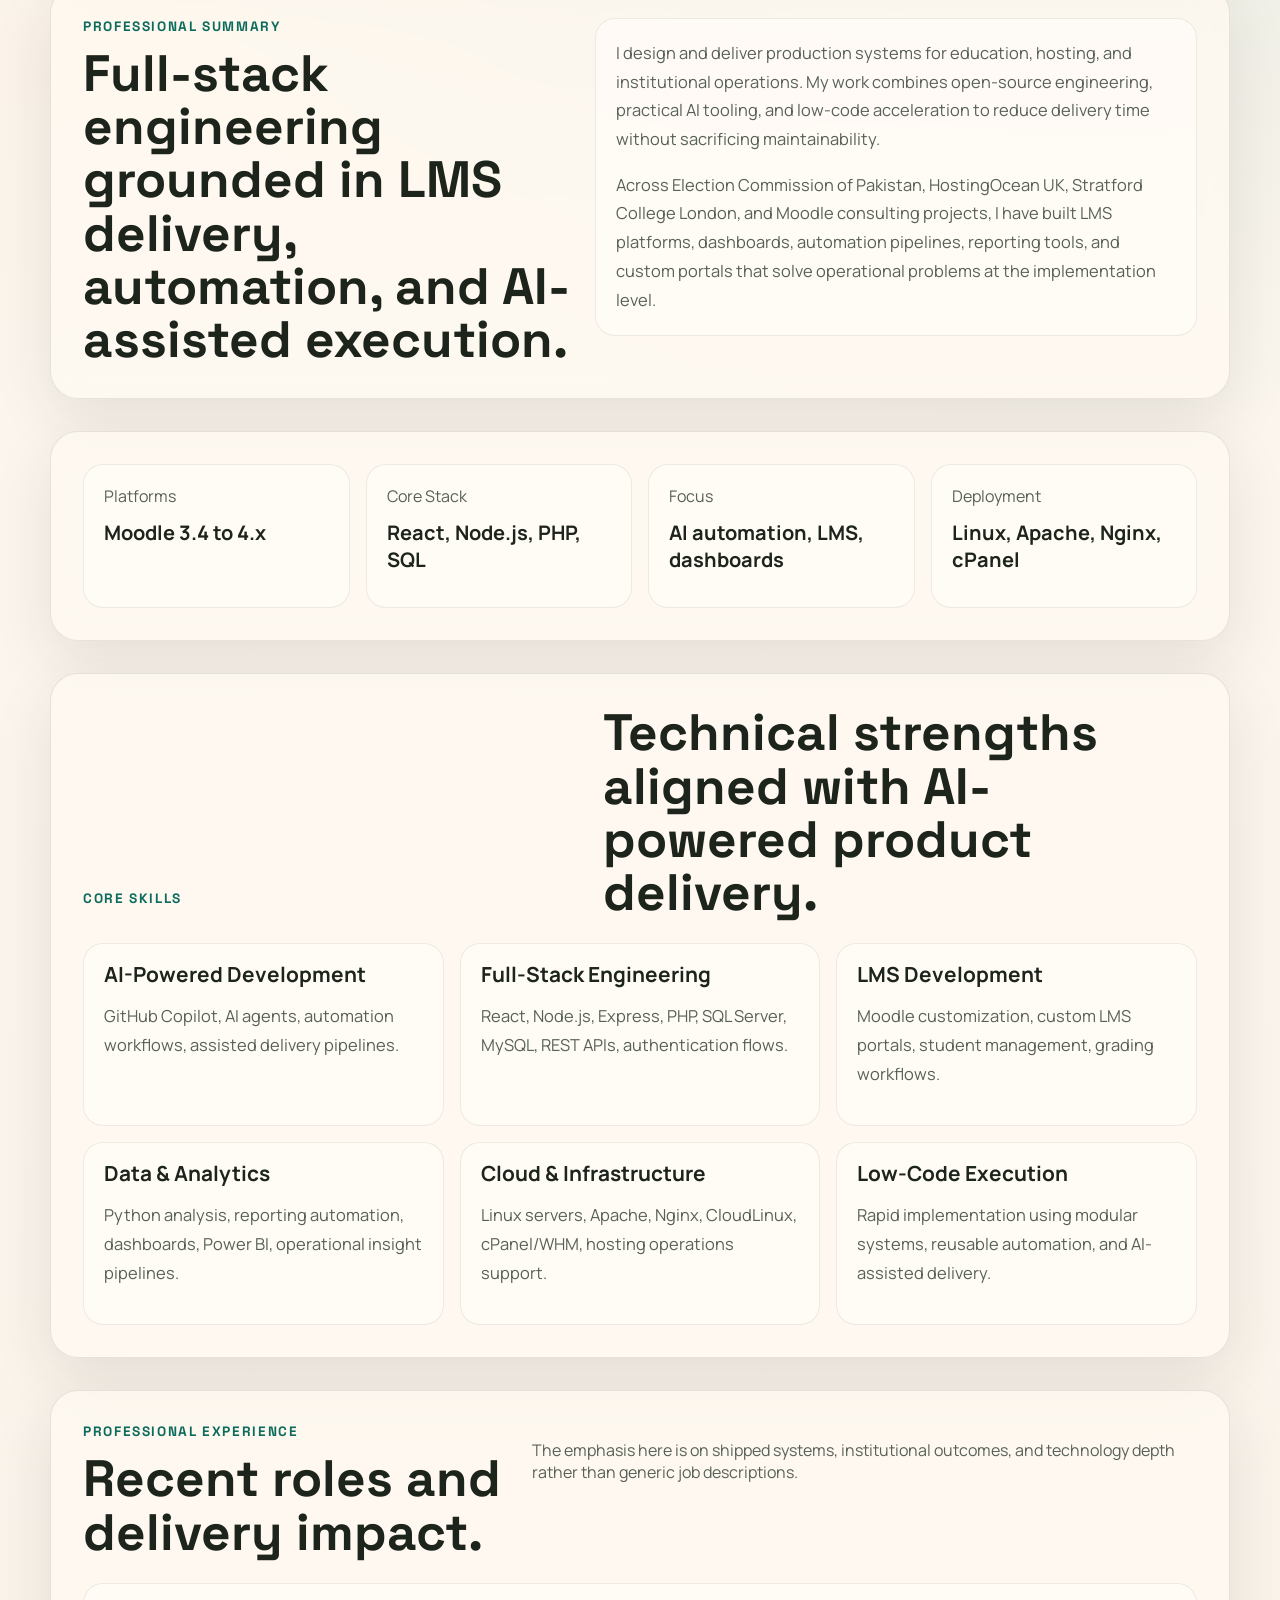
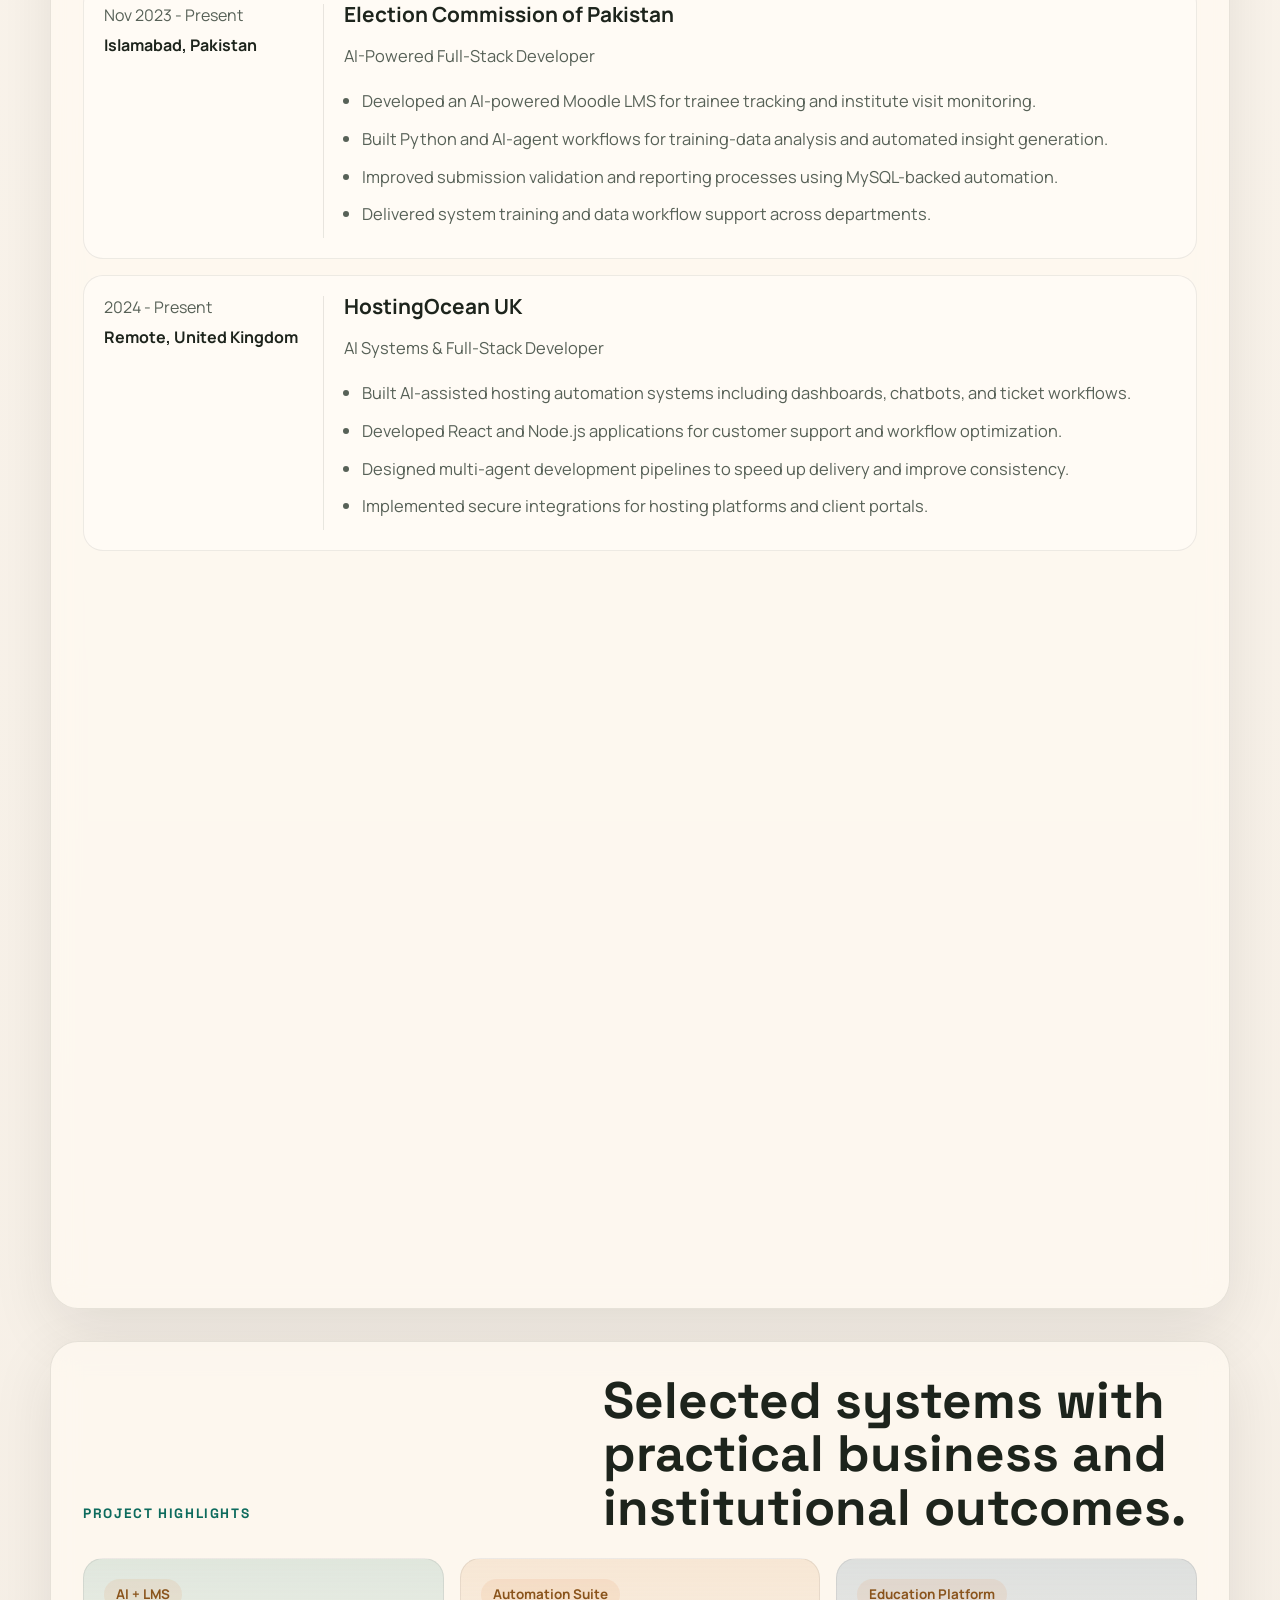
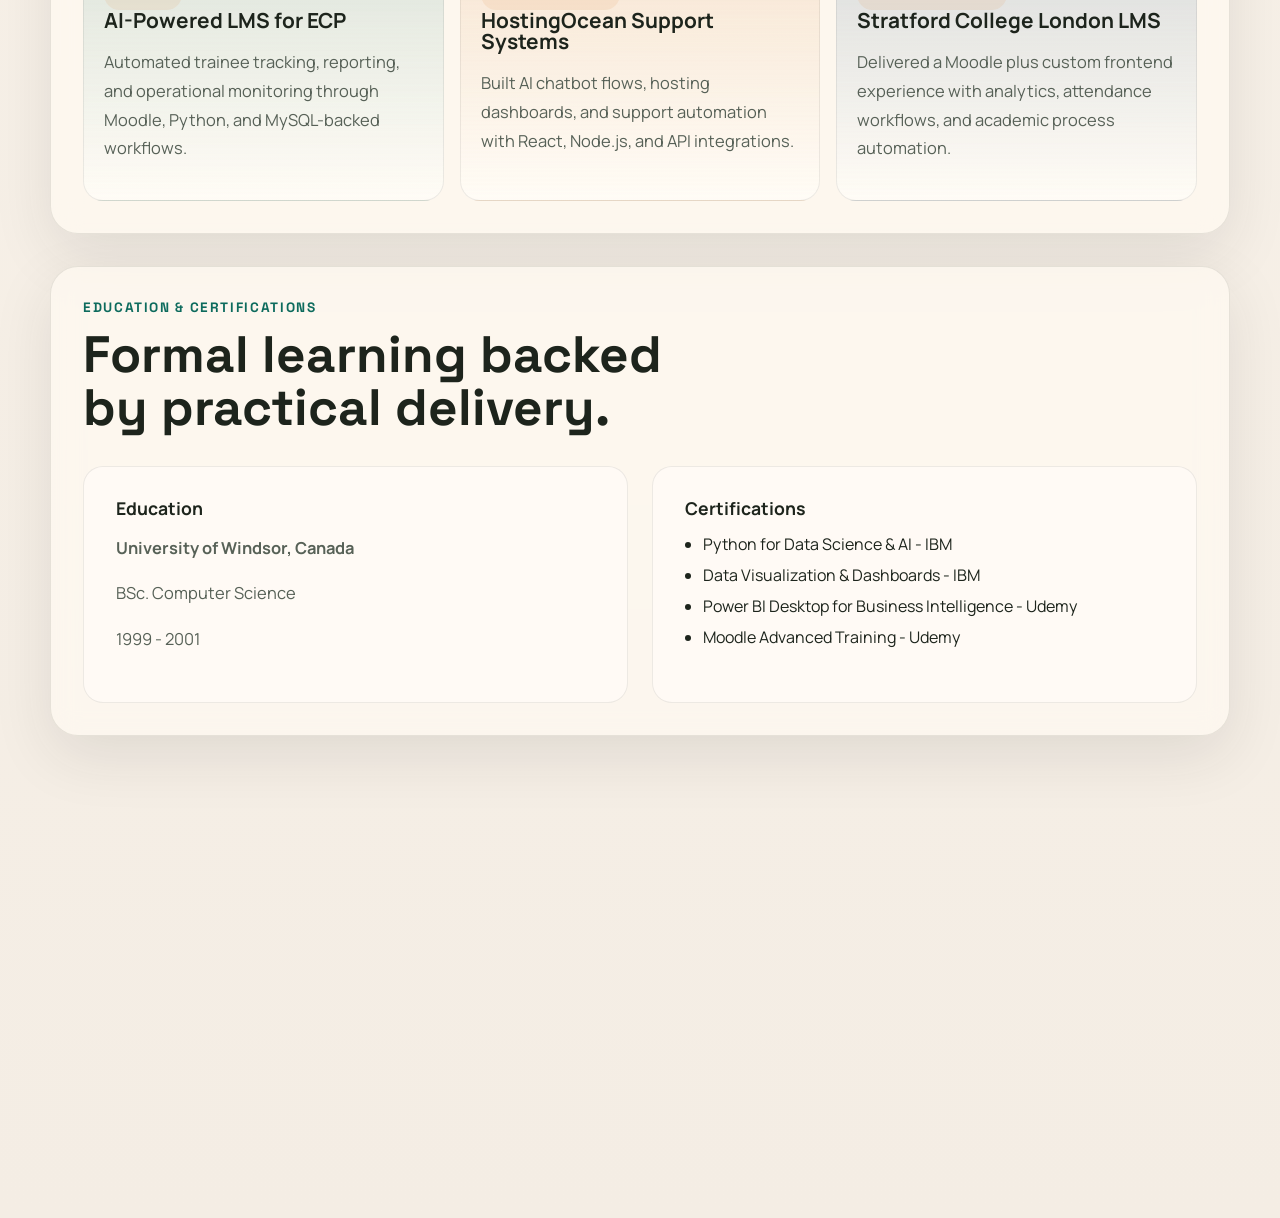
==== commit f4bcc89b: "Add GitHub Copilot logo pill to tech stack strip" ====
--- a/index.html
+++ b/index.html
@@ -162,6 +162,7 @@
               <span class="logo-pill"><img src="https://cdn.jsdelivr.net/gh/devicons/devicon@latest/icons/apache/apache-plain.svg" alt="Apache"><span>Apache</span></span>
               <span class="logo-pill"><img src="https://cdn.jsdelivr.net/gh/devicons/devicon@latest/icons/nginx/nginx-original.svg" alt="Nginx"><span>Nginx</span></span>
               <span class="logo-pill"><img src="https://cdn.jsdelivr.net/gh/devicons/devicon@latest/icons/github/github-original.svg" alt="GitHub"><span>GitHub</span></span>
+              <span class="logo-pill copilot-pill"><img src="https://cdn.simpleicons.org/githubcopilot/ffffff" alt="GitHub Copilot"><span>Copilot</span></span>
               <span class="logo-pill moodle-pill"><img src="https://cdn.simpleicons.org/moodle/e66000" alt="Moodle"><span>Moodle</span></span>
               <span class="logo-pill powerbi-pill"><img src="https://api.iconify.design/logos:microsoft-power-bi.svg" alt="Power BI"><span>Power BI</span></span>
               <!-- duplicate for seamless loop -->
@@ -176,6 +177,7 @@
               <span class="logo-pill" aria-hidden="true"><img src="https://cdn.jsdelivr.net/gh/devicons/devicon@latest/icons/apache/apache-plain.svg" alt=""><span>Apache</span></span>
               <span class="logo-pill" aria-hidden="true"><img src="https://cdn.jsdelivr.net/gh/devicons/devicon@latest/icons/nginx/nginx-original.svg" alt=""><span>Nginx</span></span>
               <span class="logo-pill" aria-hidden="true"><img src="https://cdn.jsdelivr.net/gh/devicons/devicon@latest/icons/github/github-original.svg" alt=""><span>GitHub</span></span>
+              <span class="logo-pill copilot-pill" aria-hidden="true"><img src="https://cdn.simpleicons.org/githubcopilot/ffffff" alt=""><span>Copilot</span></span>
               <span class="logo-pill moodle-pill" aria-hidden="true"><img src="https://cdn.simpleicons.org/moodle/e66000" alt=""><span>Moodle</span></span>
               <span class="logo-pill powerbi-pill" aria-hidden="true"><img src="https://api.iconify.design/logos:microsoft-power-bi.svg" alt=""><span>Power BI</span></span>
             </div>
--- a/styles.css
+++ b/styles.css
@@ -531,6 +531,7 @@
 
 .moodle-pill { border-color: rgba(230, 96, 0, 0.2); }
 .powerbi-pill { border-color: rgba(242, 199, 17, 0.35); }
+.copilot-pill { border-color: rgba(255, 255, 255, 0.18); }
 
 .cert-grid {
   display: grid;
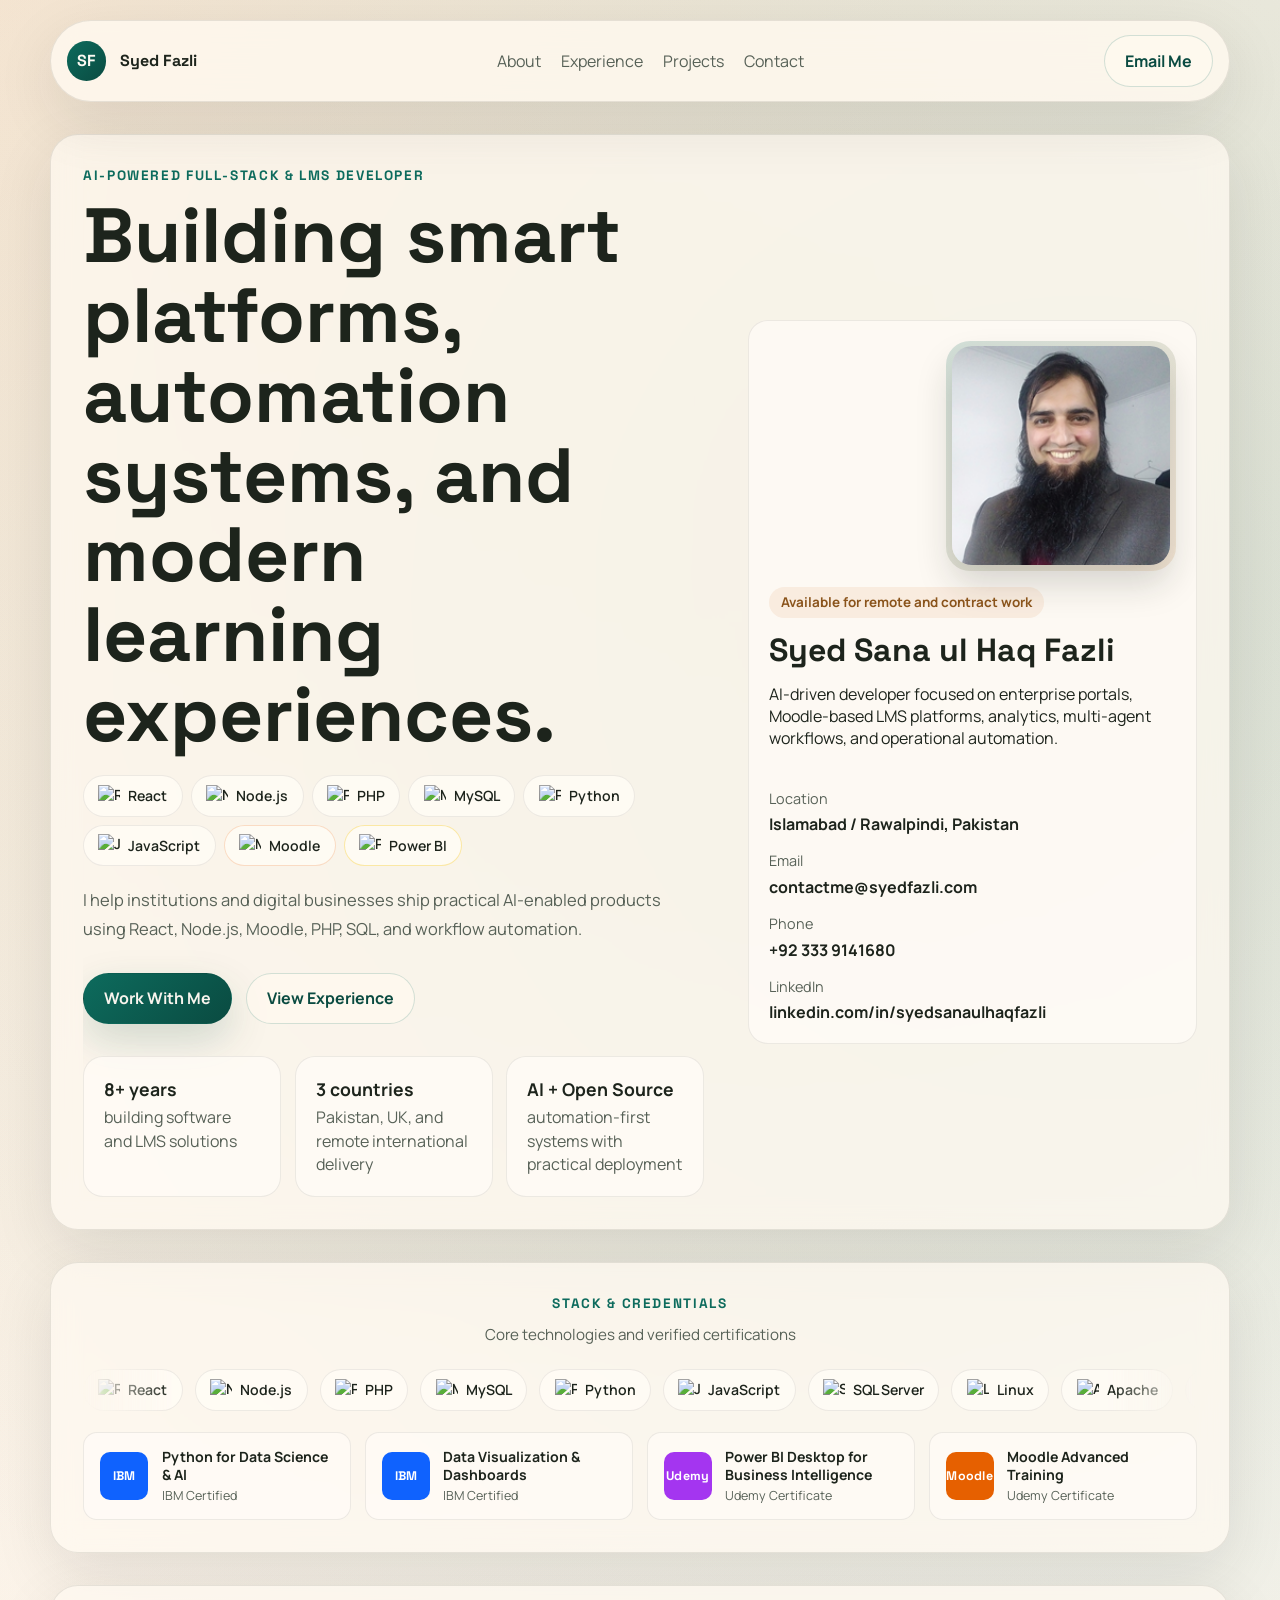
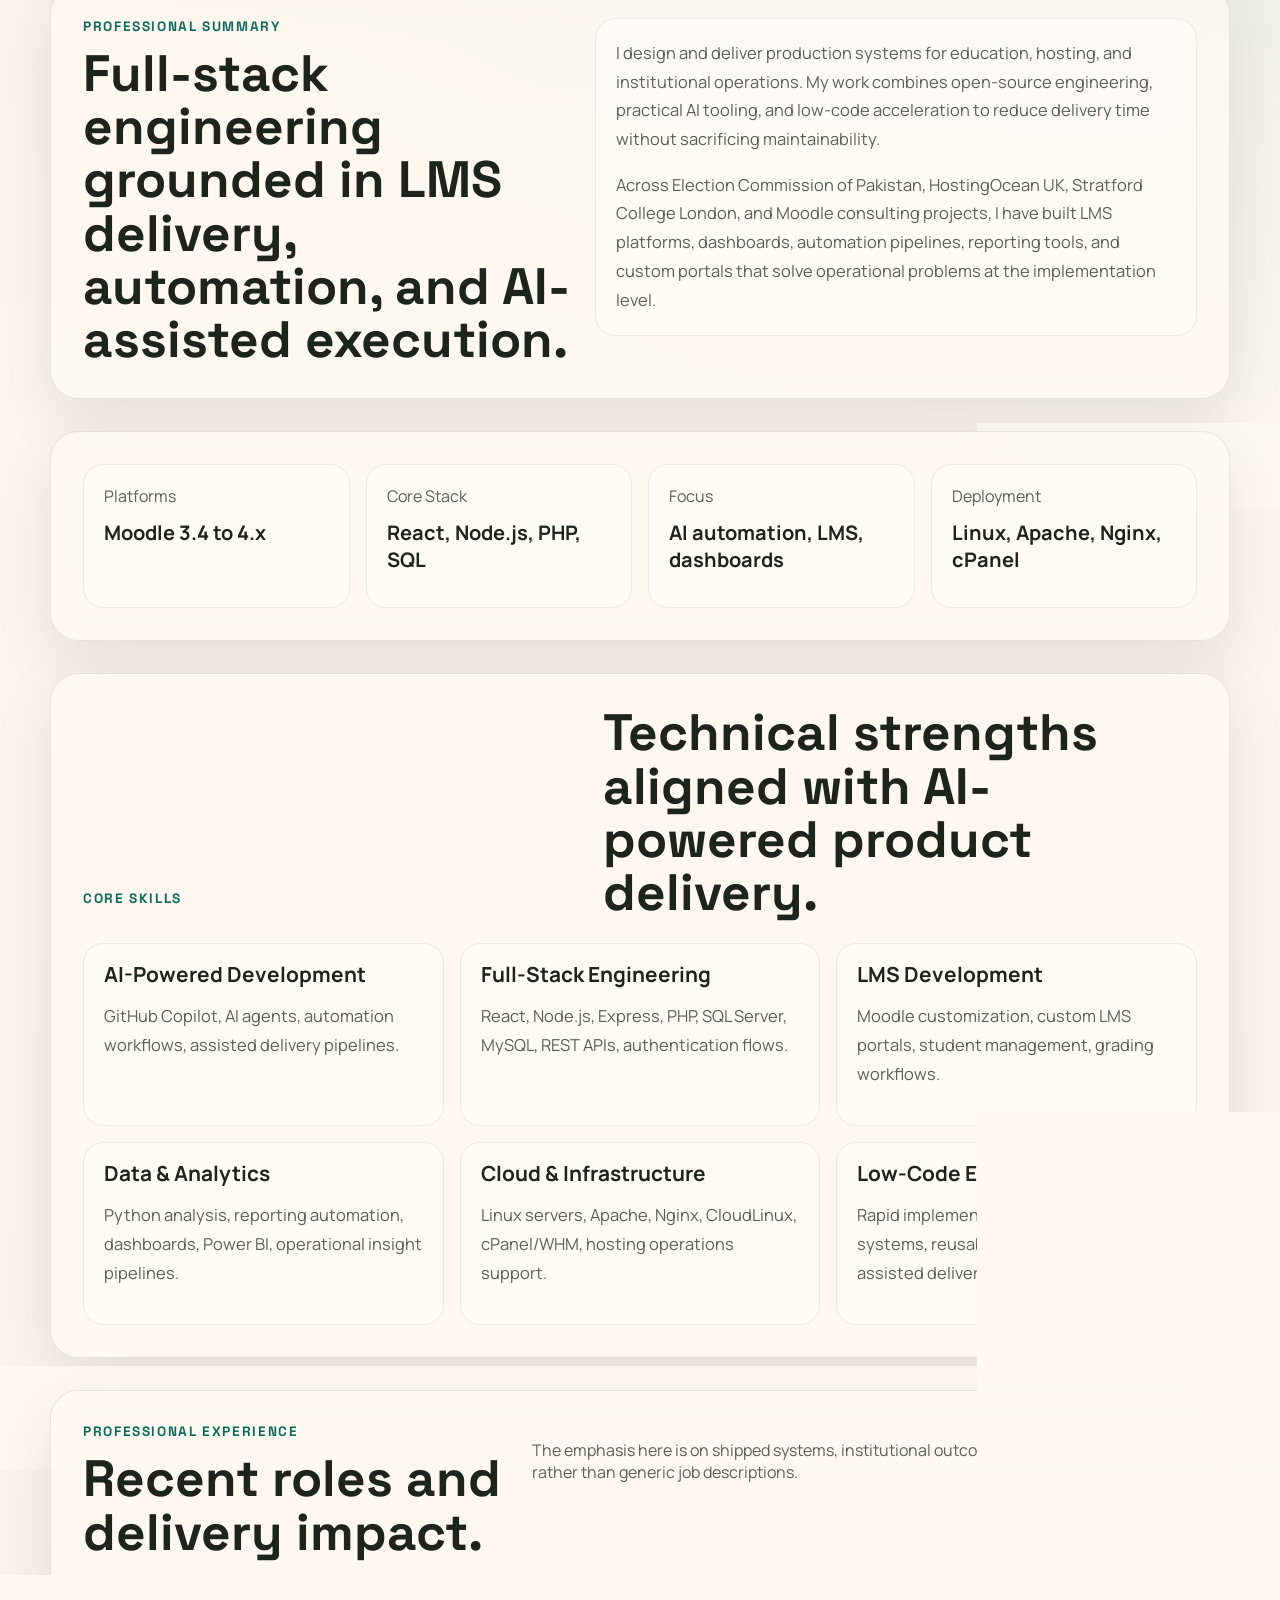
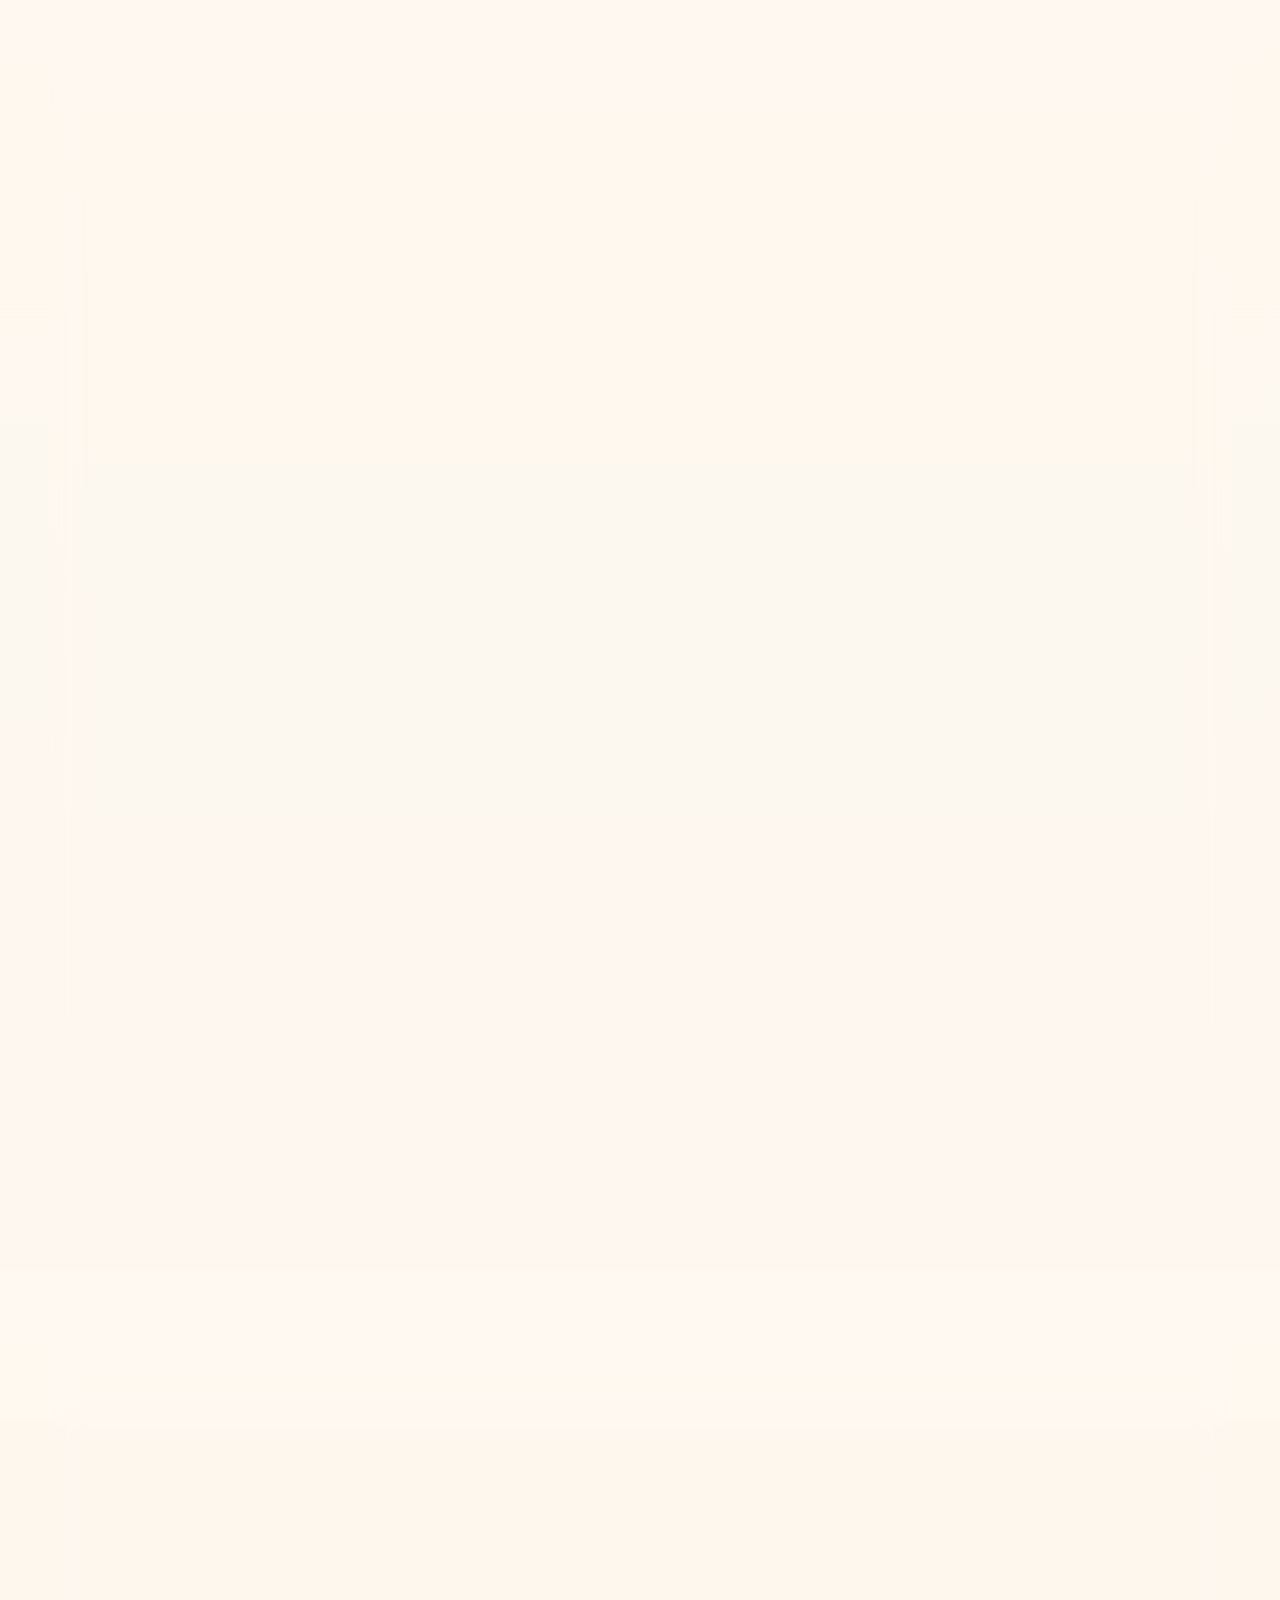
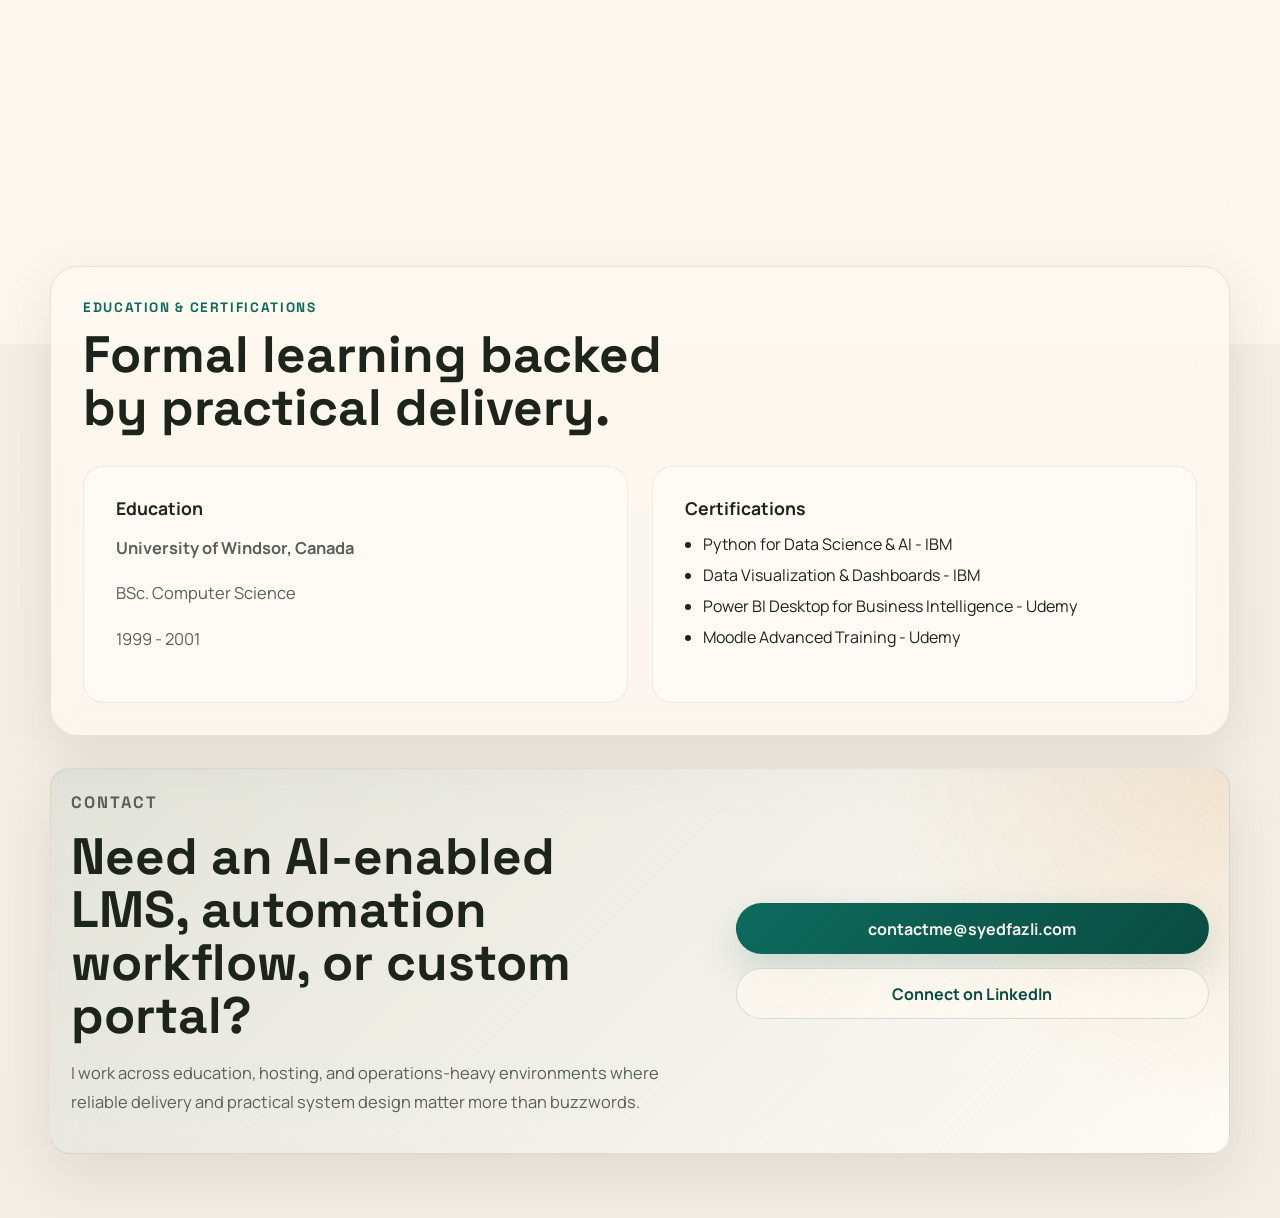
==== commit ebb0f552: "Add meta keywords for SEO" ====
--- a/index.html
+++ b/index.html
@@ -8,6 +8,7 @@
       content="Hire Syed Fazli — full-stack developer &amp; Moodle LMS specialist. I build AI-powered web platforms, e-learning systems, React apps, Node.js APIs, and automation workflows for institutions and enterprises."
     />
     <meta name="author" content="Syed Sana ul Haq Fazli" />
+    <meta name="keywords" content="Syed Fazli, full-stack developer, Moodle LMS developer, AI developer, e-learning developer, React developer, Node.js developer, LMS specialist, Moodle customization, web developer for hire, freelance developer, enterprise web platform, e-learning systems, automation workflows, API development, syedfazli.com" />
     <meta name="robots" content="index, follow" />
     <meta name="google-site-verification" content="oxOQ7fSDpabgben54rQxvDZv-8suNQ9rs1us4-elsq0" />
     <title>Syed Fazli | AI-Powered Full-Stack & LMS Developer</title>
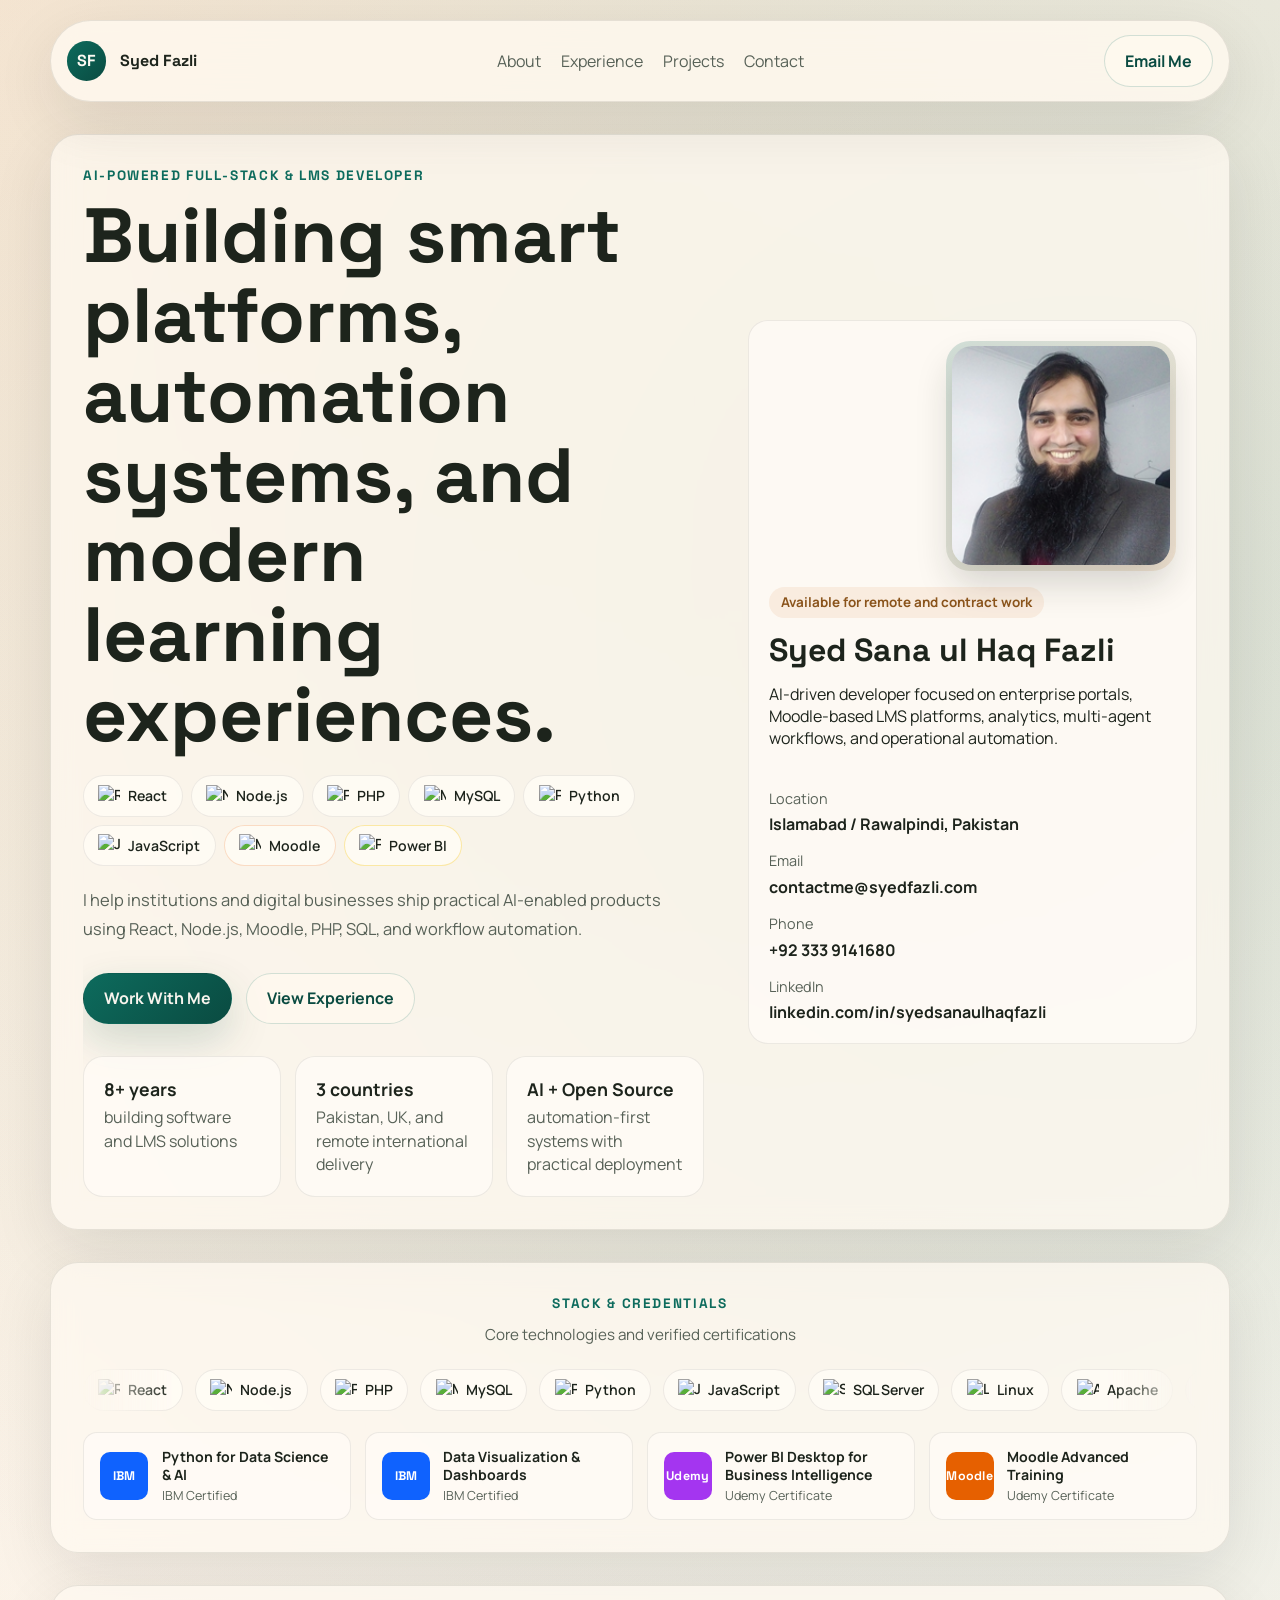
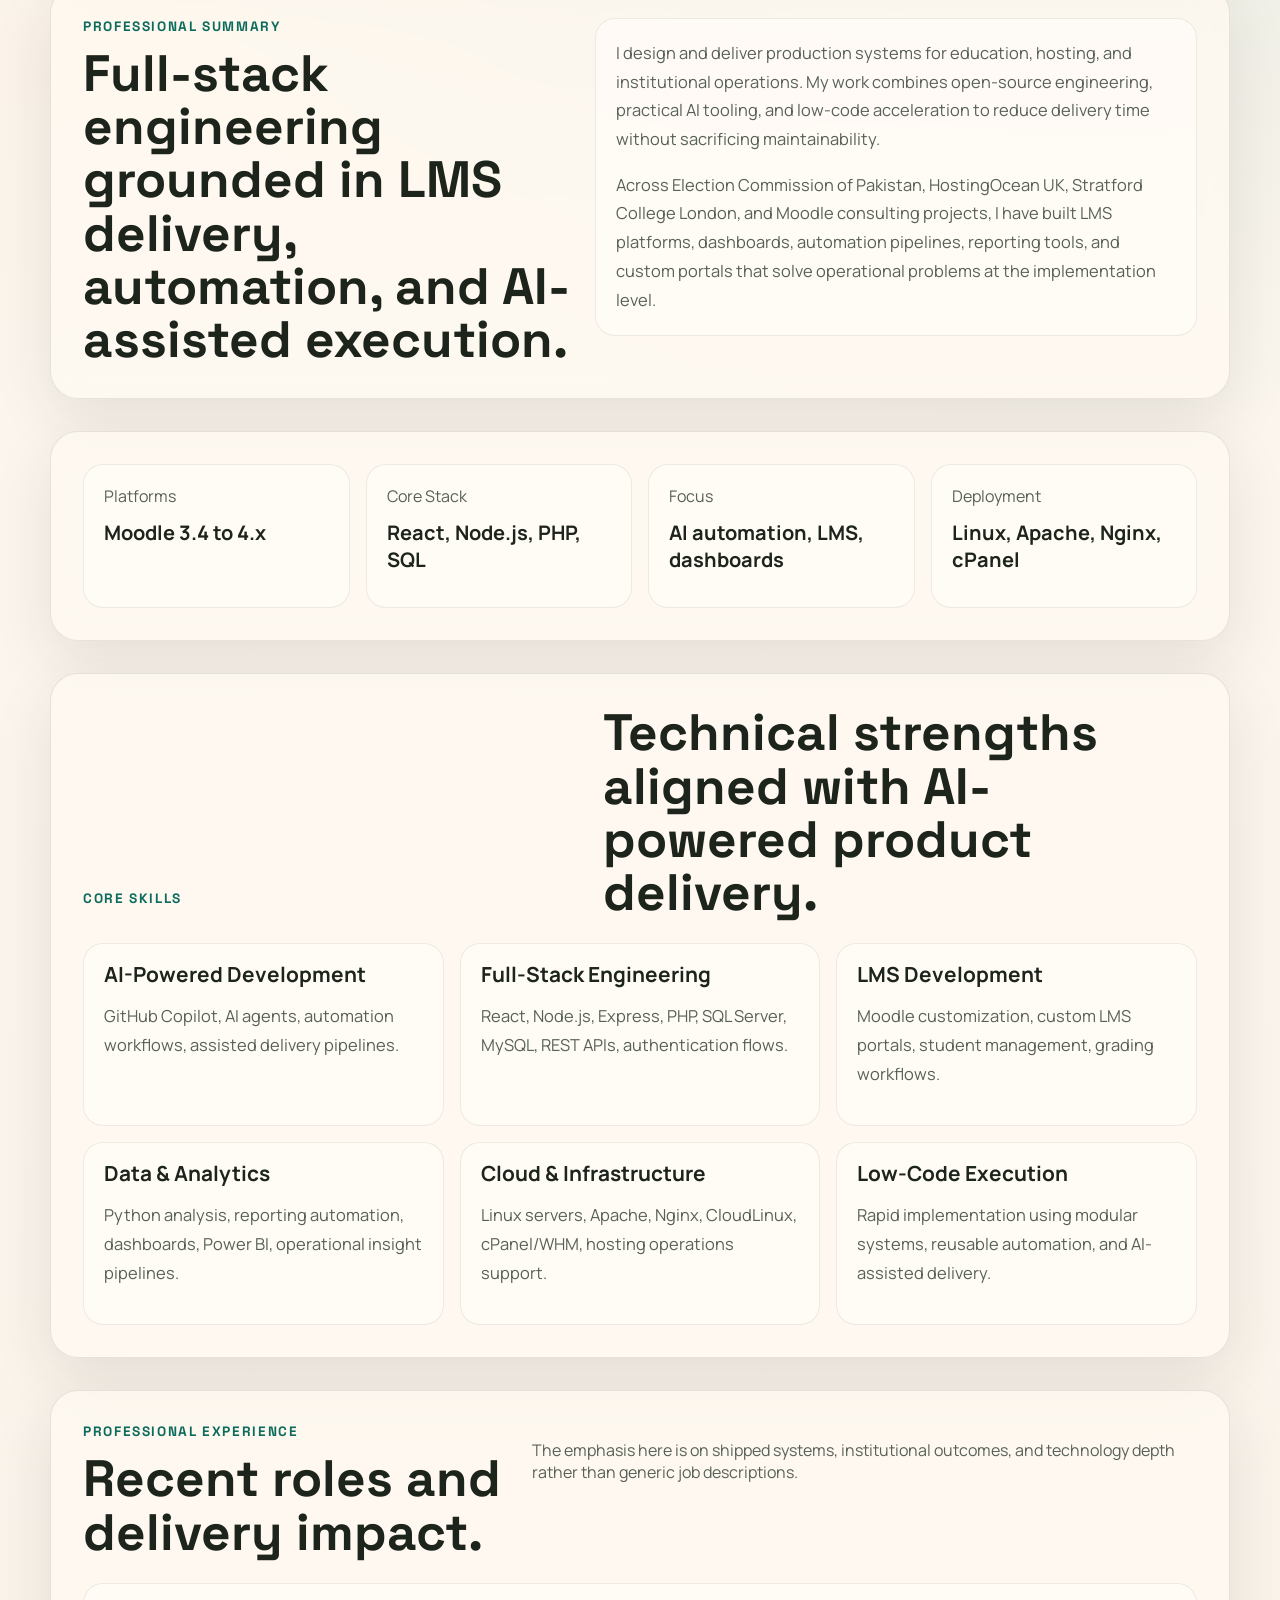
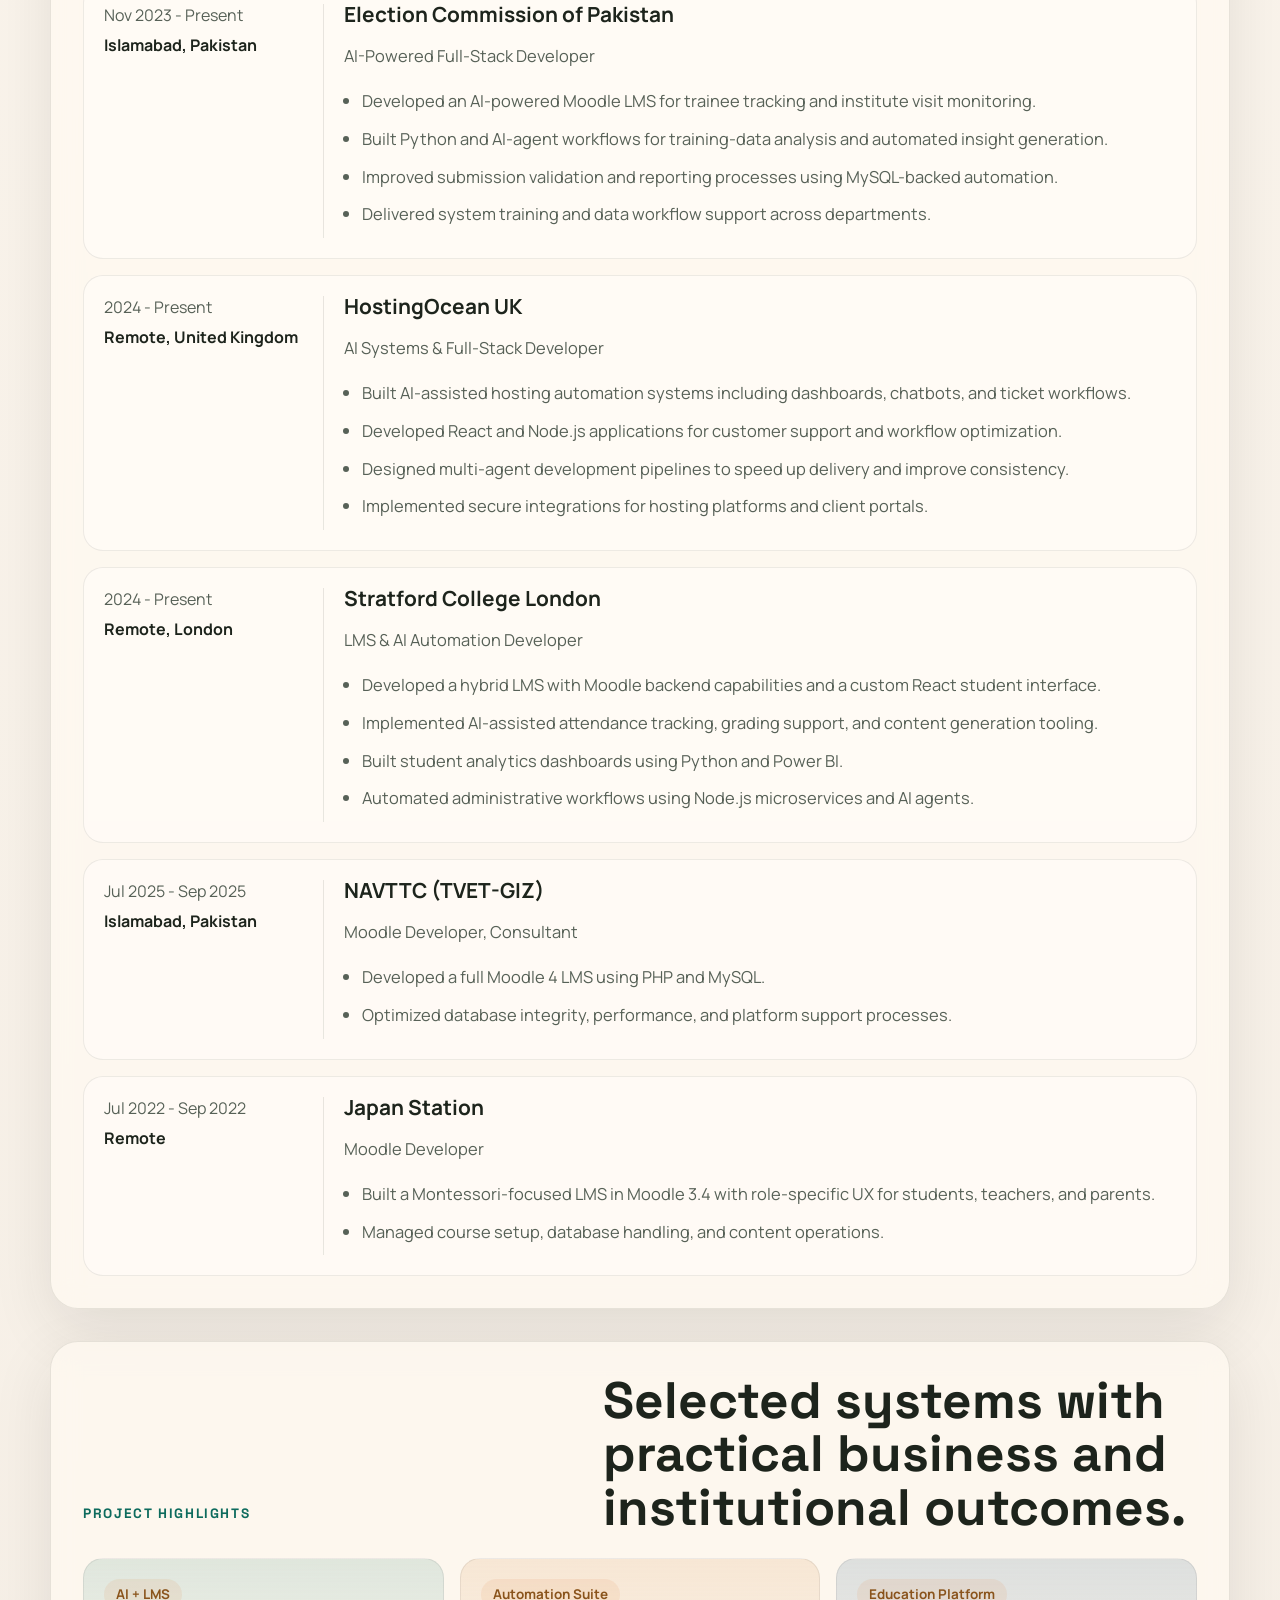
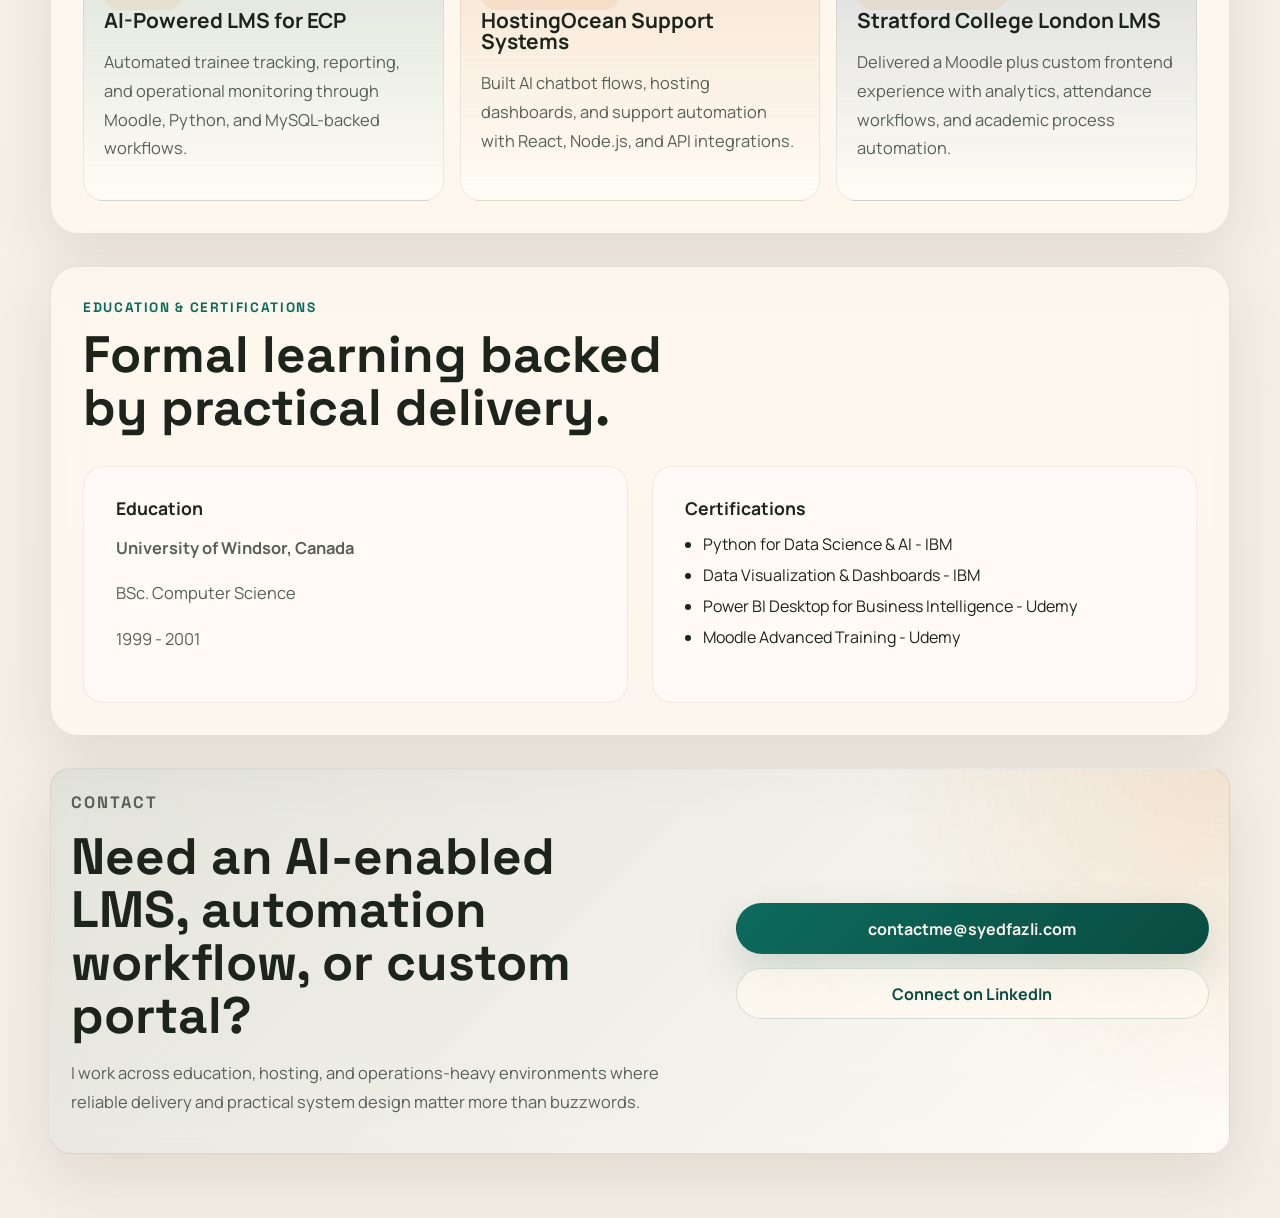
==== commit cab22a76: "Trim meta description to 155 chars for Google" ====
--- a/index.html
+++ b/index.html
@@ -5,7 +5,7 @@
     <meta name="viewport" content="width=device-width, initial-scale=1.0" />
     <meta
       name="description"
-      content="Hire Syed Fazli — full-stack developer &amp; Moodle LMS specialist. I build AI-powered web platforms, e-learning systems, React apps, Node.js APIs, and automation workflows for institutions and enterprises."
+      content="Hire Syed Fazli — AI-powered full-stack &amp; Moodle LMS developer. React, Node.js, PHP, automation workflows &amp; e-learning systems for institutions."
     />
     <meta name="author" content="Syed Sana ul Haq Fazli" />
     <meta name="keywords" content="Syed Fazli, full-stack developer, Moodle LMS developer, AI developer, e-learning developer, React developer, Node.js developer, LMS specialist, Moodle customization, web developer for hire, freelance developer, enterprise web platform, e-learning systems, automation workflows, API development, syedfazli.com" />
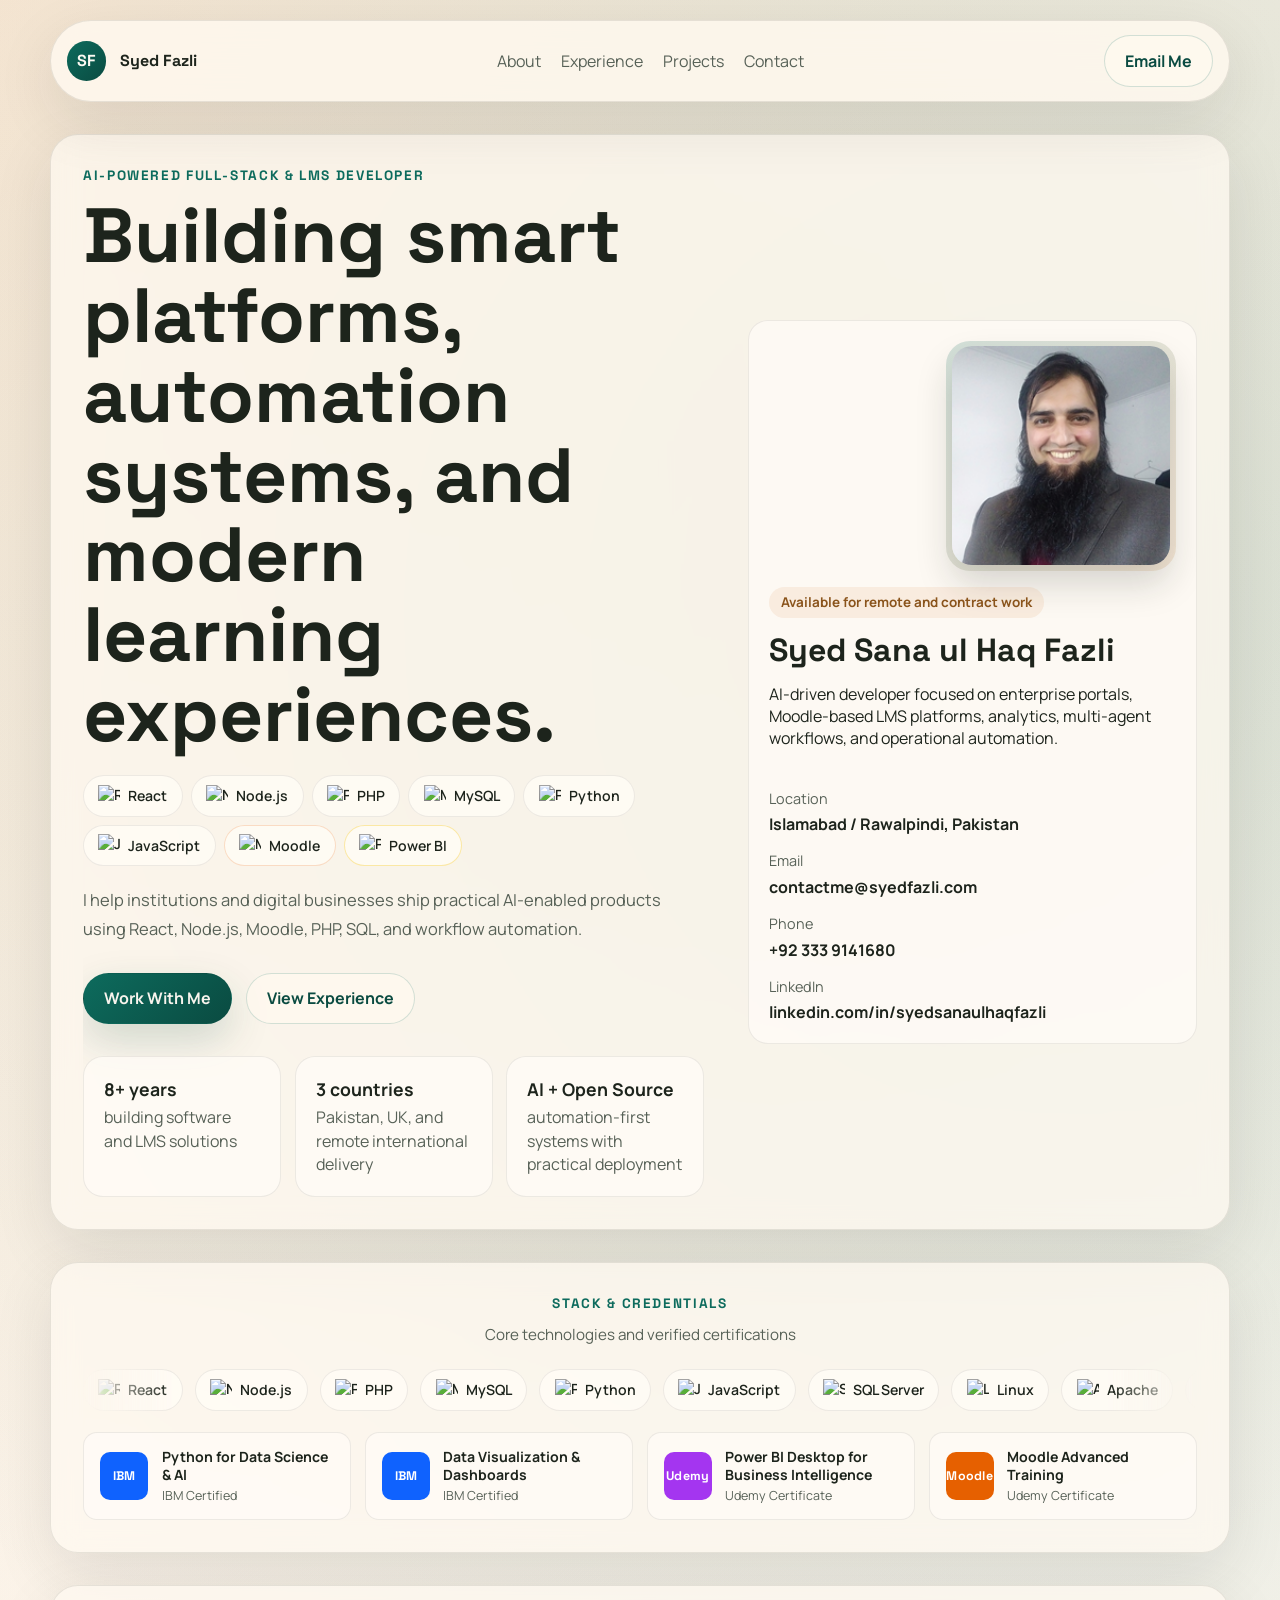
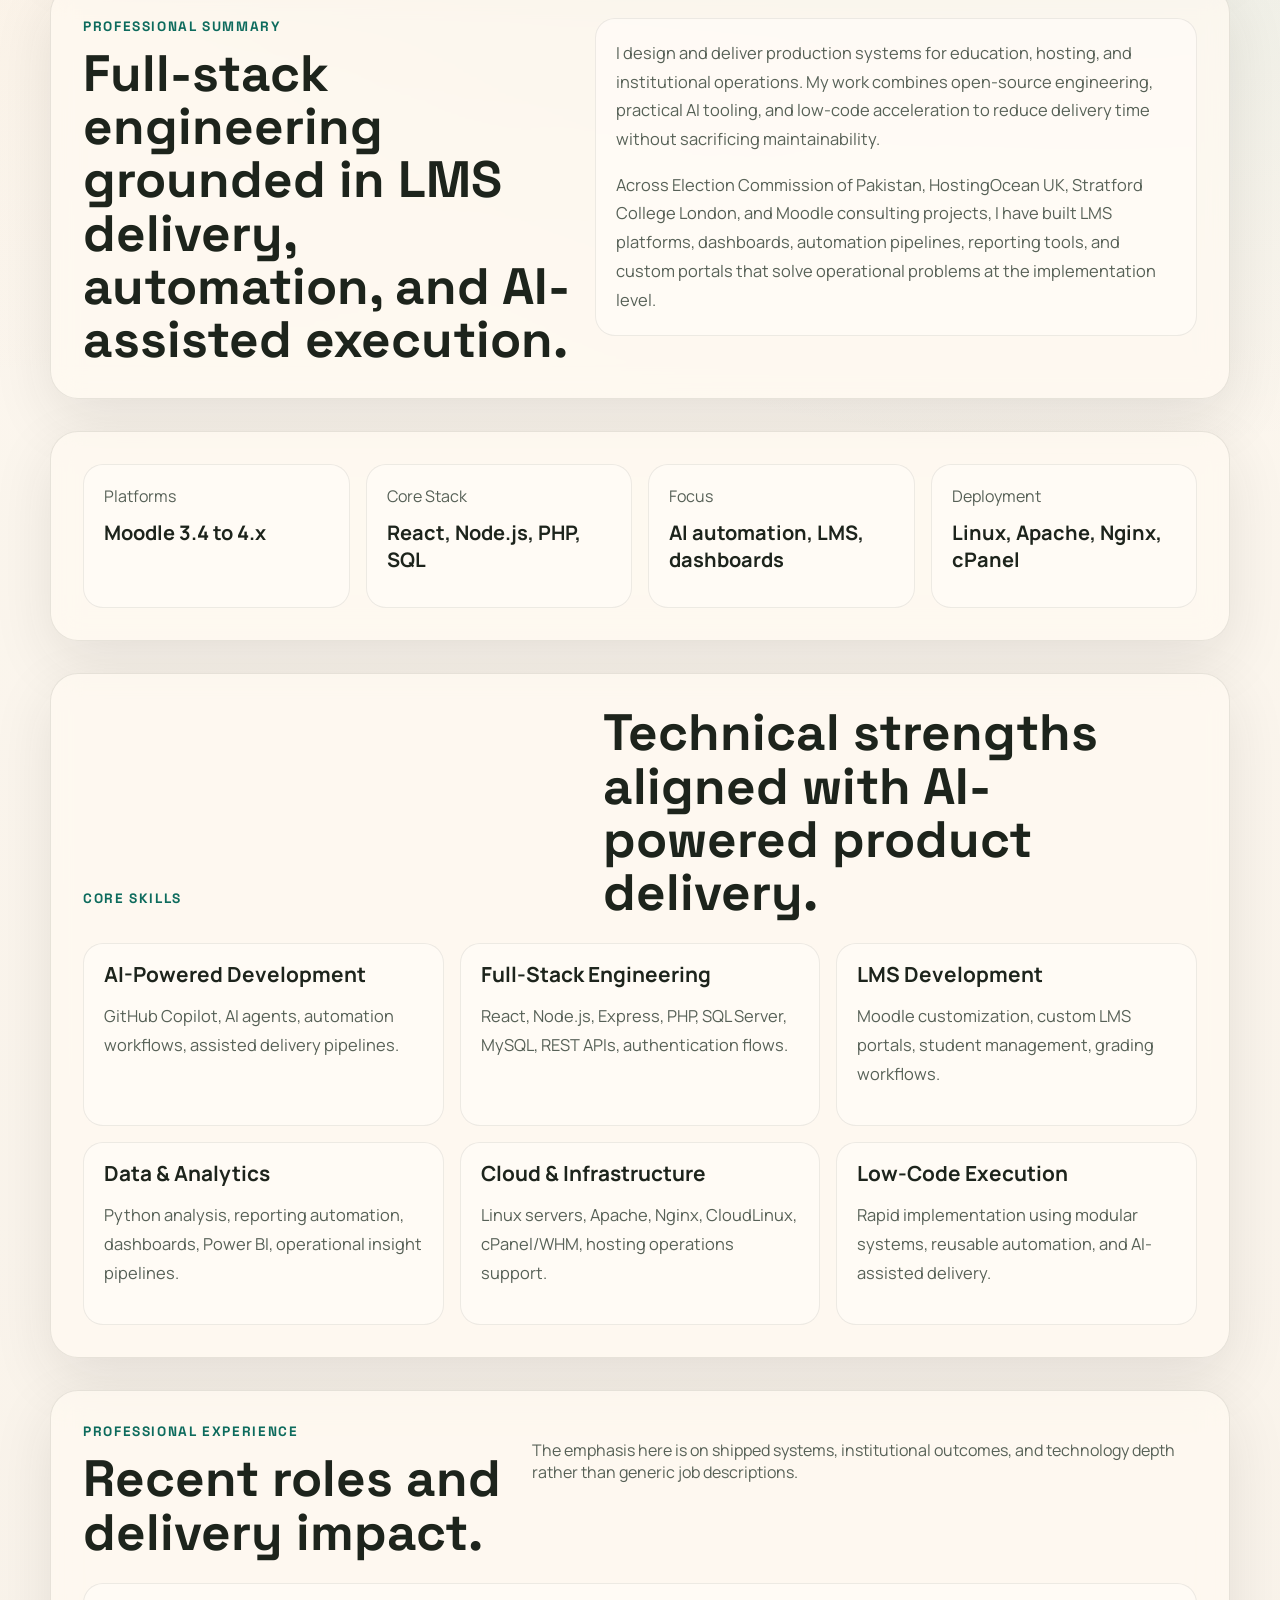
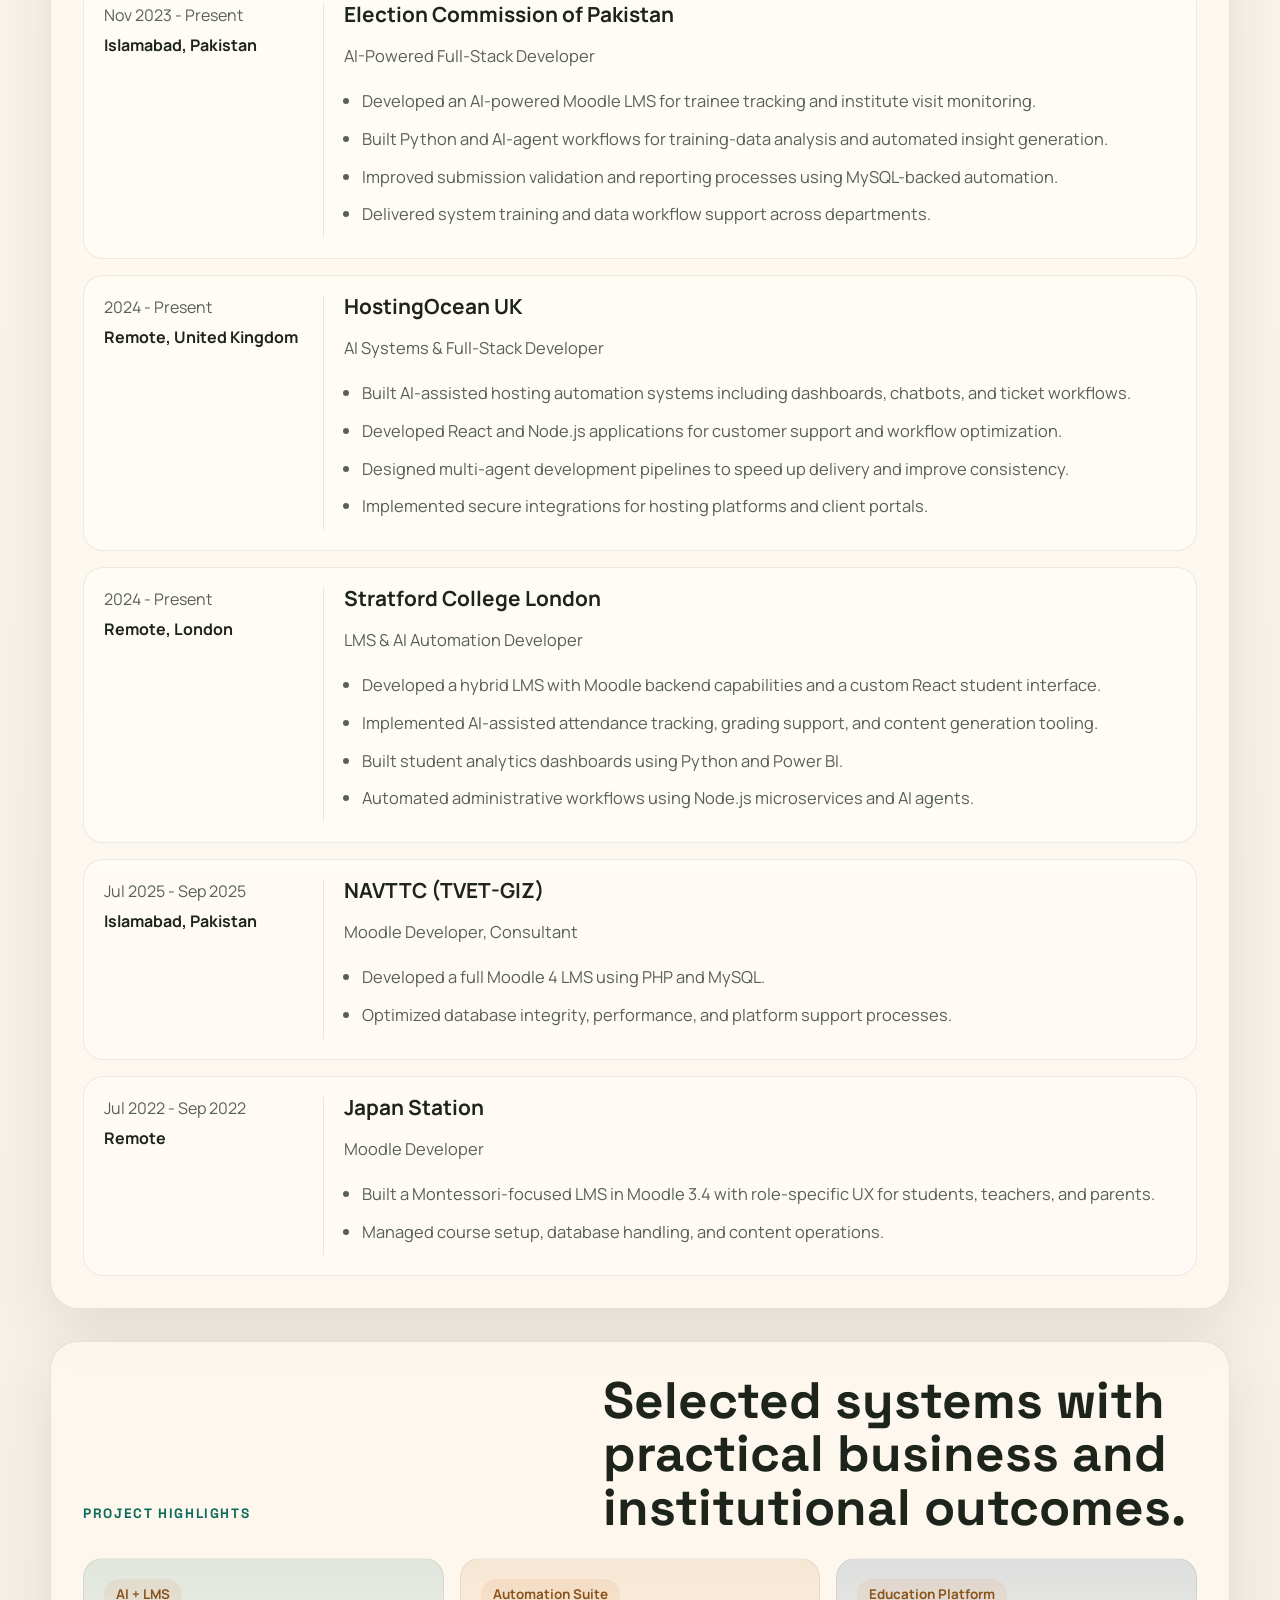
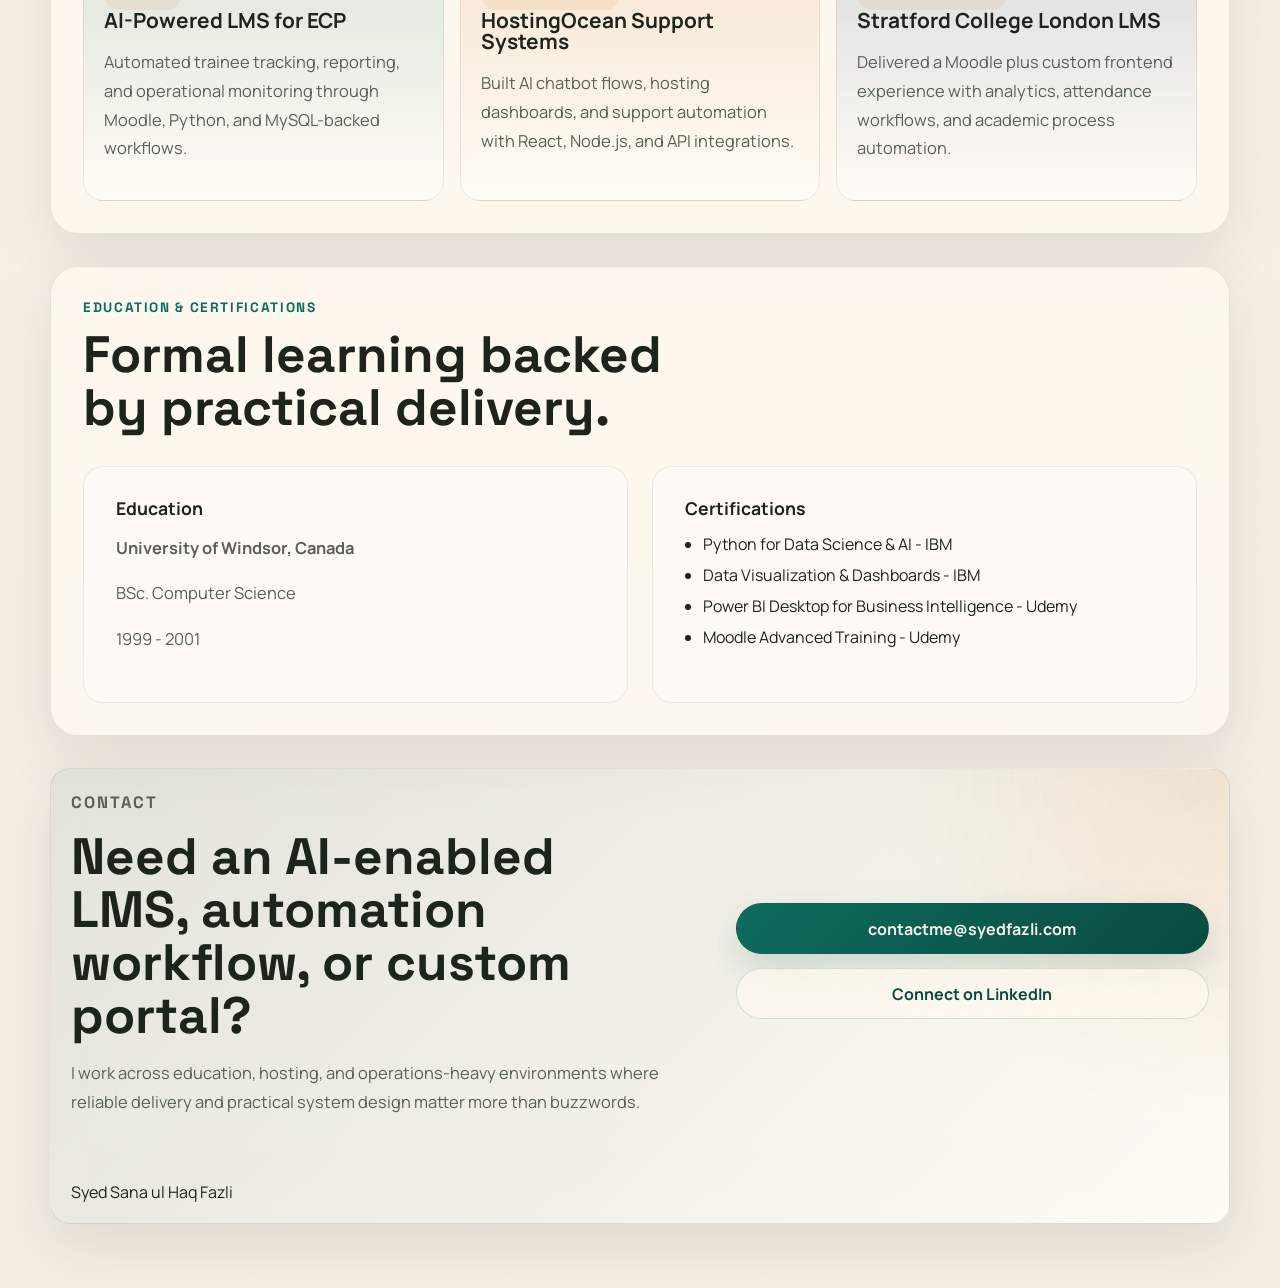
==== commit b20ea7b0: "Add LinkedIn profile badge to contact section" ====
--- a/index.html
+++ b/index.html
@@ -455,10 +455,14 @@
               Connect on LinkedIn
             </a>
           </div>
+          <div class="linkedin-badge">
+            <div class="badge-base LI-profile-badge" data-locale="en_US" data-size="medium" data-theme="dark" data-type="VERTICAL" data-vanity="syedsanaulhaqfazli" data-version="v1"><a class="badge-base__link LI-simple-link" href="https://pk.linkedin.com/in/syedsanaulhaqfazli?trk=profile-badge" target="_blank" rel="noreferrer">Syed Sana ul Haq Fazli</a></div>
+          </div>
         </section>
       </main>
     </div>
 
     <script src="./script.js"></script>
+    <script src="https://platform.linkedin.com/badges/js/profile.js" async defer type="text/javascript"></script>
   </body>
 </html>
--- a/styles.css
+++ b/styles.css
@@ -464,6 +464,12 @@
   gap: 0.85rem;
 }
 
+.linkedin-badge {
+  margin-top: 1.5rem;
+  display: flex;
+  justify-content: flex-start;
+}
+
 /* ── Logos & Certifications strip ─────────────────────── */
 .hero-tech-strip {
   display: flex;
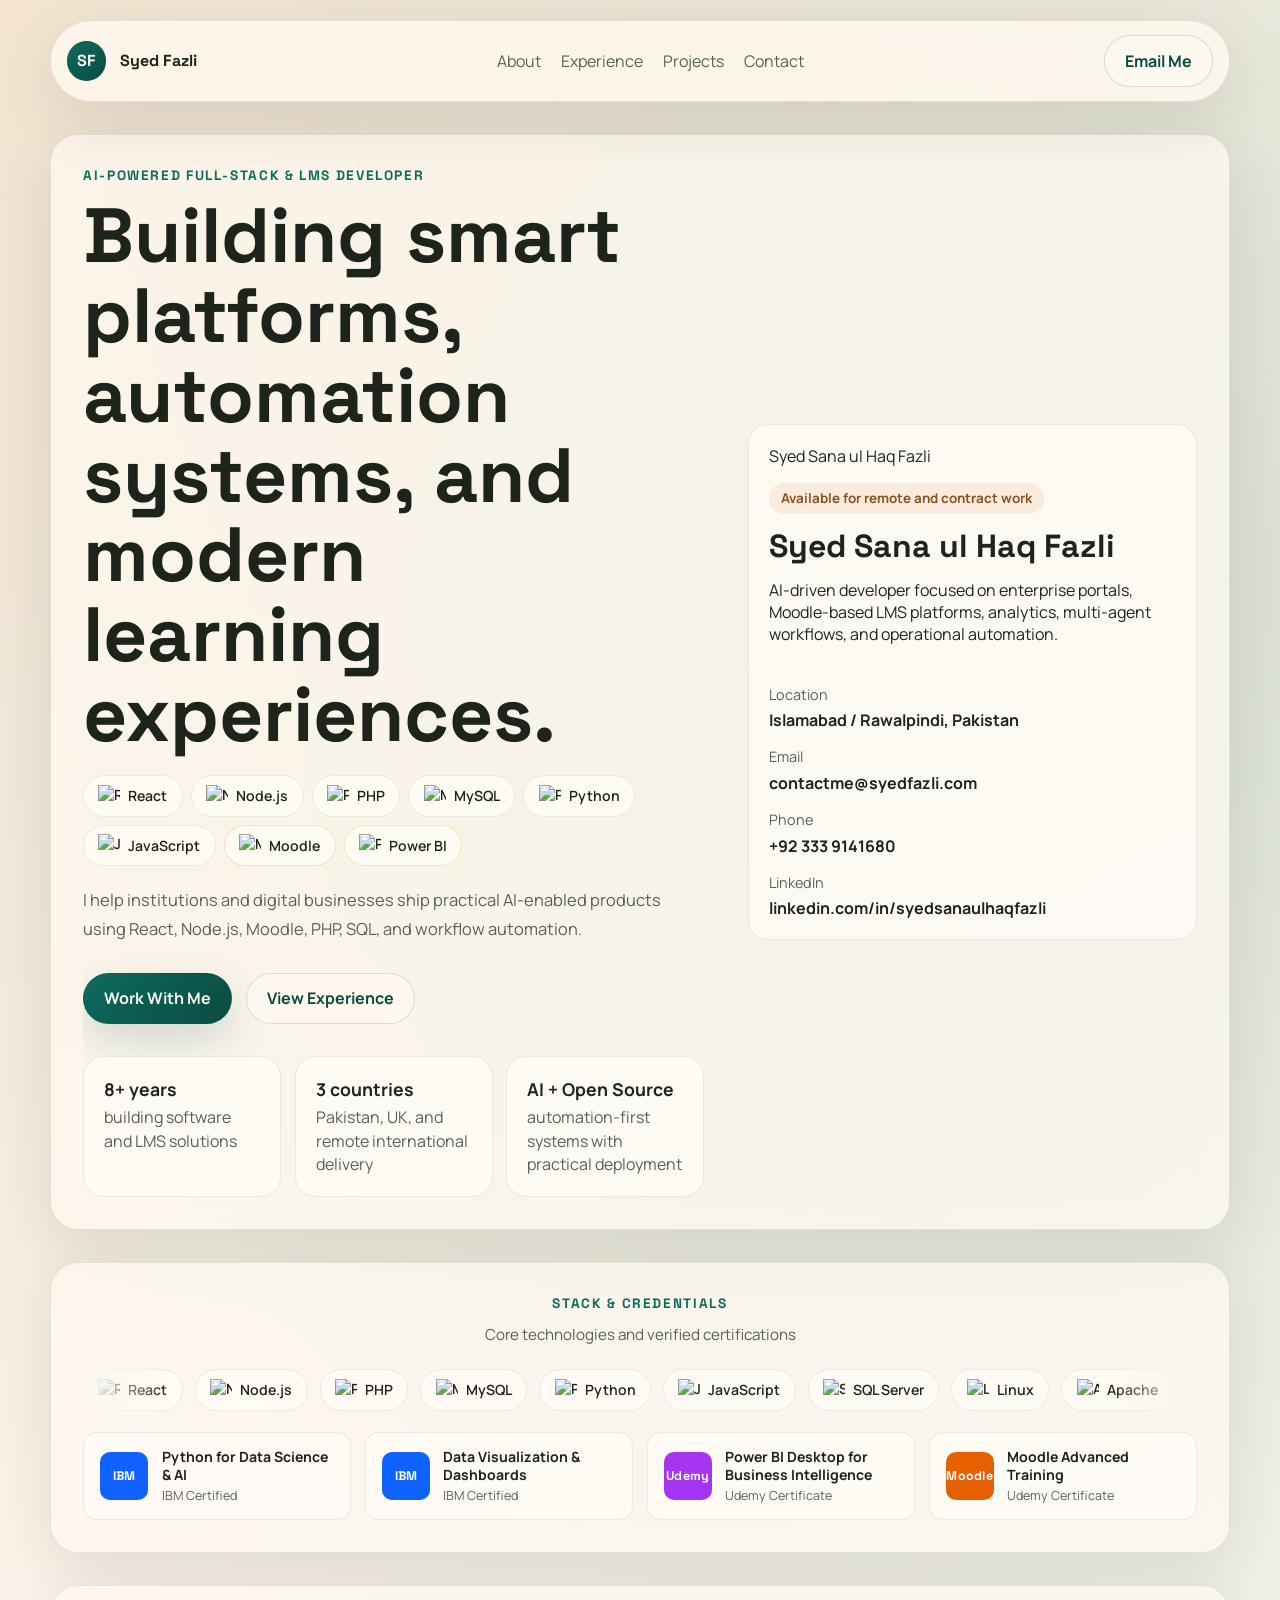
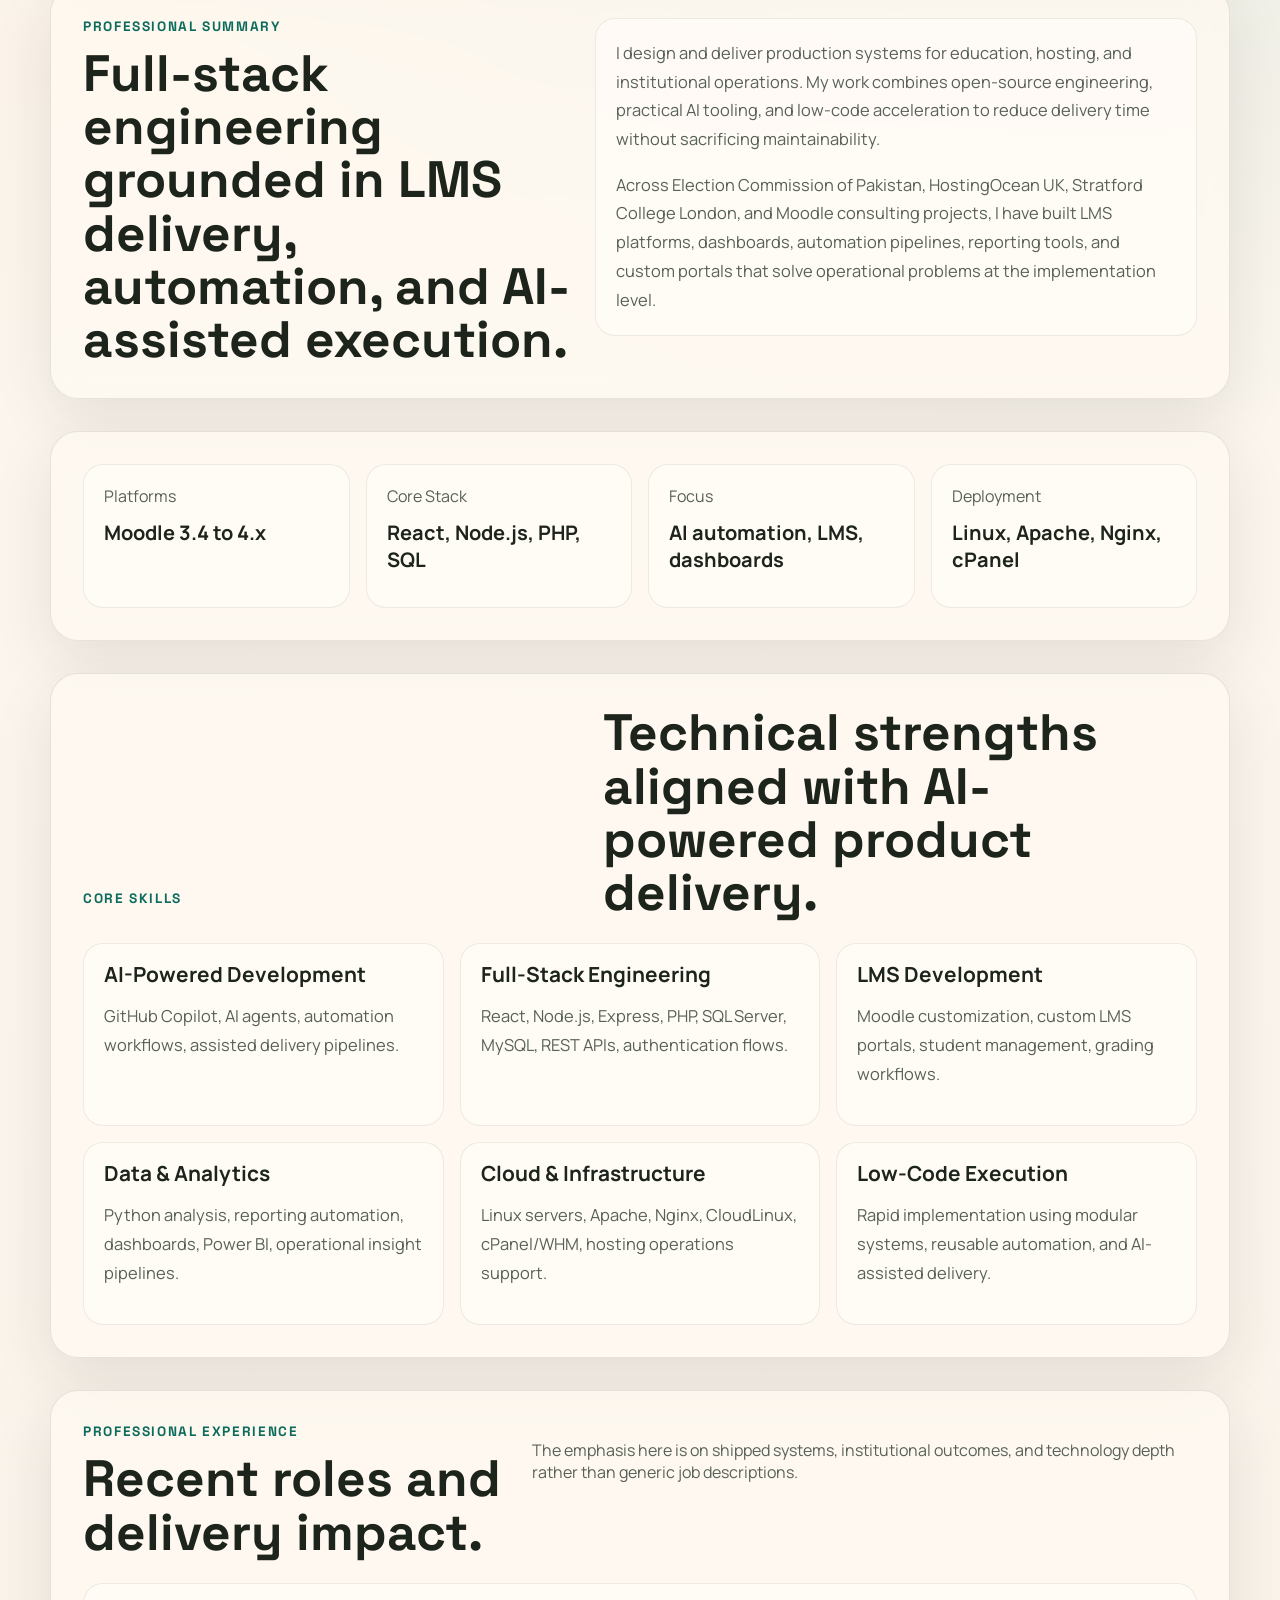
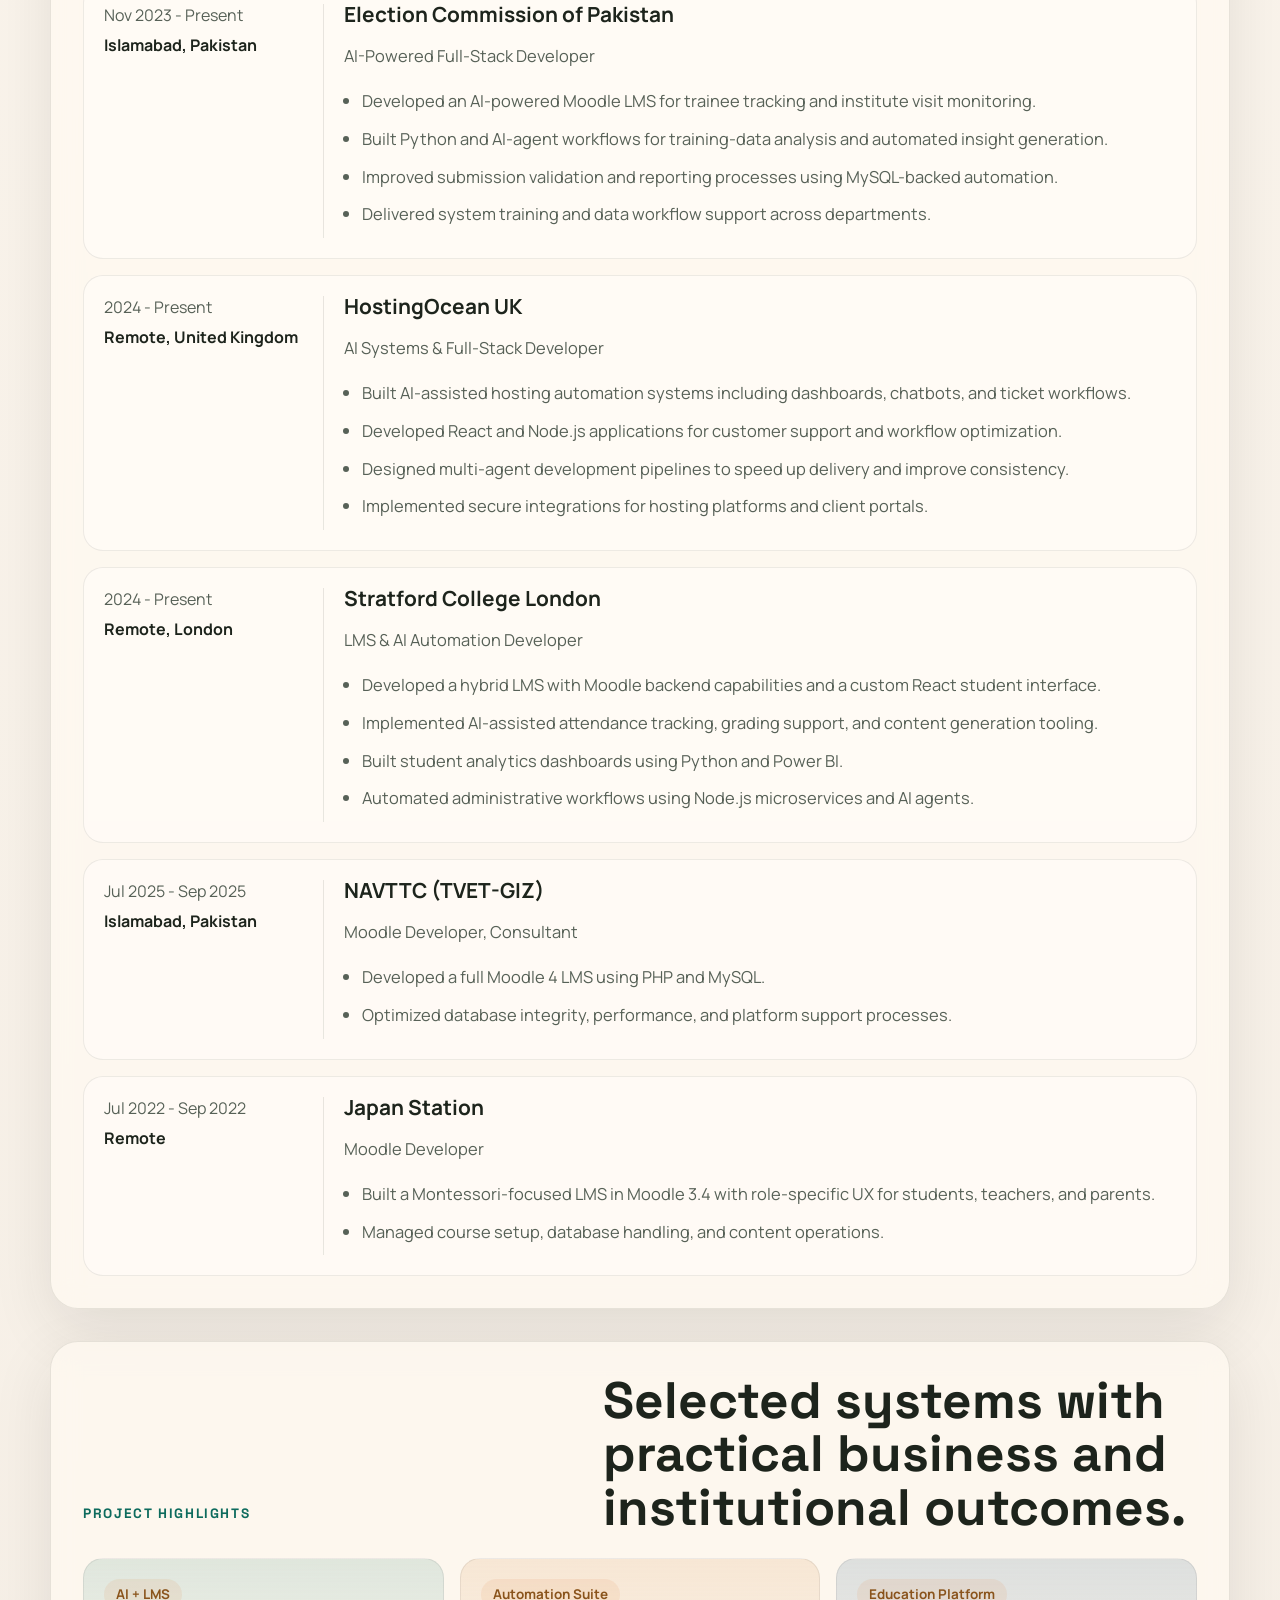
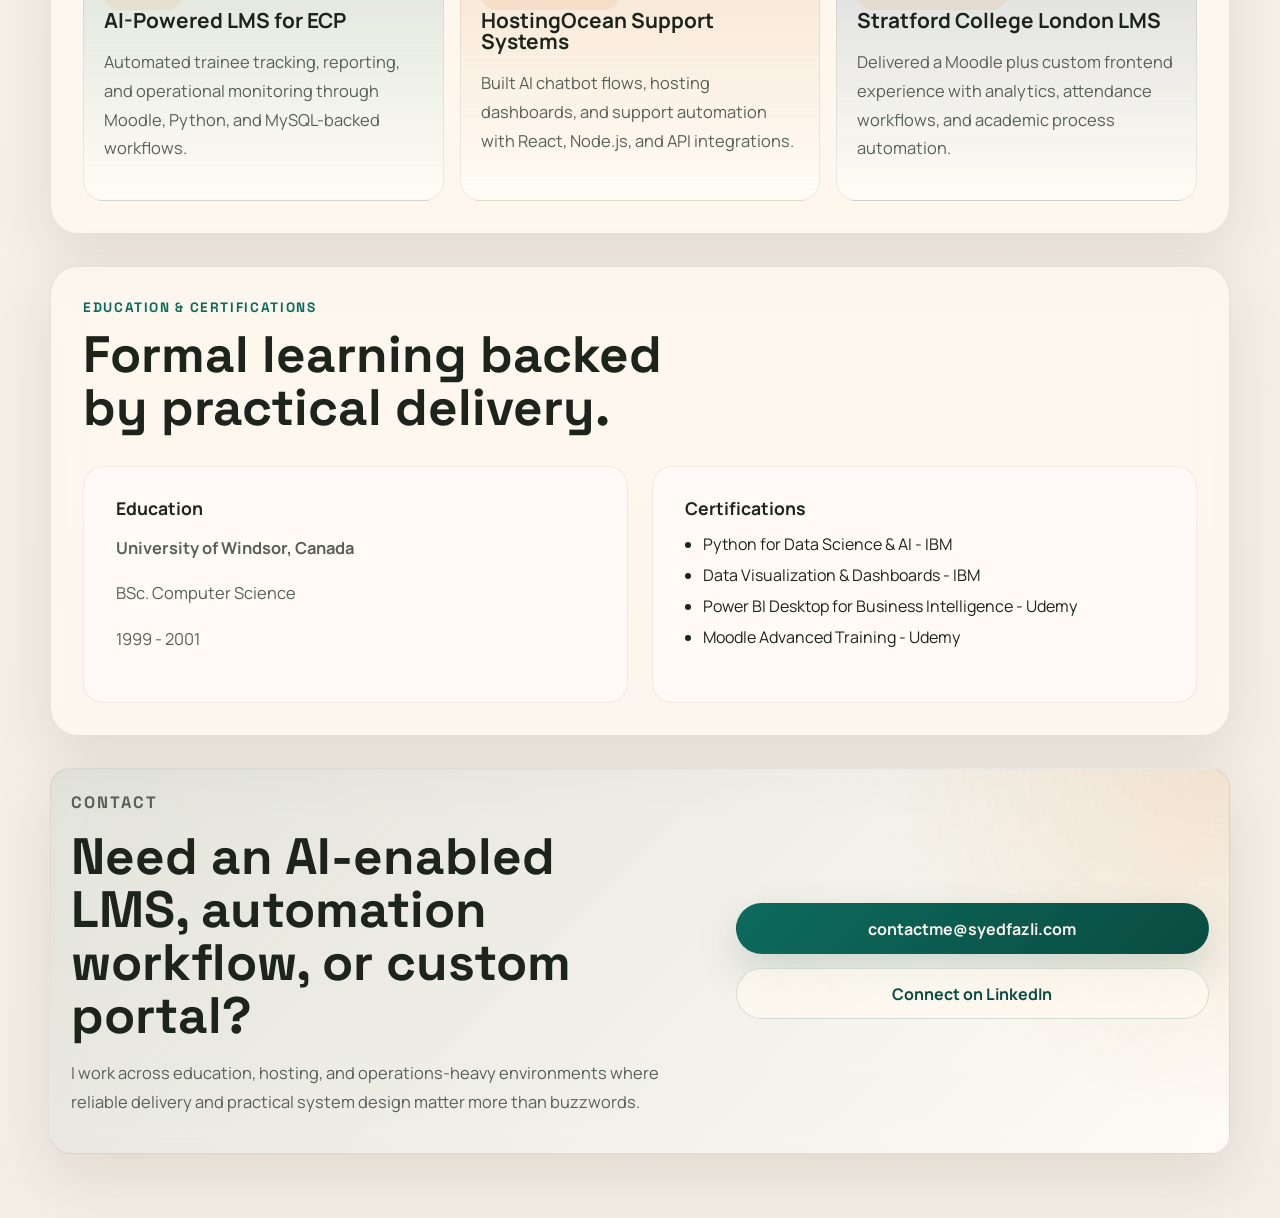
==== commit 9c4bc46c: "Move LinkedIn badge to hero section in place of photo" ====
--- a/index.html
+++ b/index.html
@@ -106,12 +106,8 @@
             </ul>
           </div>
           <aside class="hero-card">
-            <div class="profile-photo-wrap">
-              <img
-                class="profile-photo"
-                src="./assets/personalpic.png"
-                alt="Portrait of Syed Sana ul Haq Fazli"
-              />
+            <div class="linkedin-badge-hero">
+              <div class="badge-base LI-profile-badge" data-locale="en_US" data-size="large" data-theme="dark" data-type="VERTICAL" data-vanity="syedsanaulhaqfazli" data-version="v1"><a class="badge-base__link LI-simple-link" href="https://pk.linkedin.com/in/syedsanaulhaqfazli?trk=profile-badge" target="_blank" rel="noreferrer">Syed Sana ul Haq Fazli</a></div>
             </div>
             <div class="profile-chip">Available for remote and contract work</div>
             <h2>Syed Sana ul Haq Fazli</h2>
@@ -455,9 +451,6 @@
               Connect on LinkedIn
             </a>
           </div>
-          <div class="linkedin-badge">
-            <div class="badge-base LI-profile-badge" data-locale="en_US" data-size="medium" data-theme="dark" data-type="VERTICAL" data-vanity="syedsanaulhaqfazli" data-version="v1"><a class="badge-base__link LI-simple-link" href="https://pk.linkedin.com/in/syedsanaulhaqfazli?trk=profile-badge" target="_blank" rel="noreferrer">Syed Sana ul Haq Fazli</a></div>
-          </div>
         </section>
       </main>
     </div>
--- a/styles.css
+++ b/styles.css
@@ -262,23 +262,14 @@
   align-self: center;
 }
 
-.profile-photo-wrap {
-  align-self: flex-end;
-  width: min(100%, 230px);
+.linkedin-badge-hero {
+  align-self: flex-start;
+  width: min(100%, 280px);
   margin-bottom: 1rem;
-  padding: 0.35rem;
-  border-radius: 24px;
-  background: linear-gradient(135deg, rgba(13, 107, 93, 0.18), rgba(217, 143, 73, 0.18));
-}
-
-.profile-photo {
-  display: block;
-  width: 100%;
-  aspect-ratio: 1 / 1;
-  object-fit: cover;
-  object-position: center top;
-  border-radius: 20px;
-  box-shadow: 0 18px 36px rgba(29, 36, 28, 0.18);
+}
+
+.linkedin-badge-hero .LI-profile-badge {
+  width: 100% !important;
 }
 
 .profile-chip,
@@ -638,7 +629,7 @@
     grid-template-columns: 1fr;
   }
 
-  .profile-photo-wrap {
+  .linkedin-badge-hero {
     align-self: center;
   }
 }
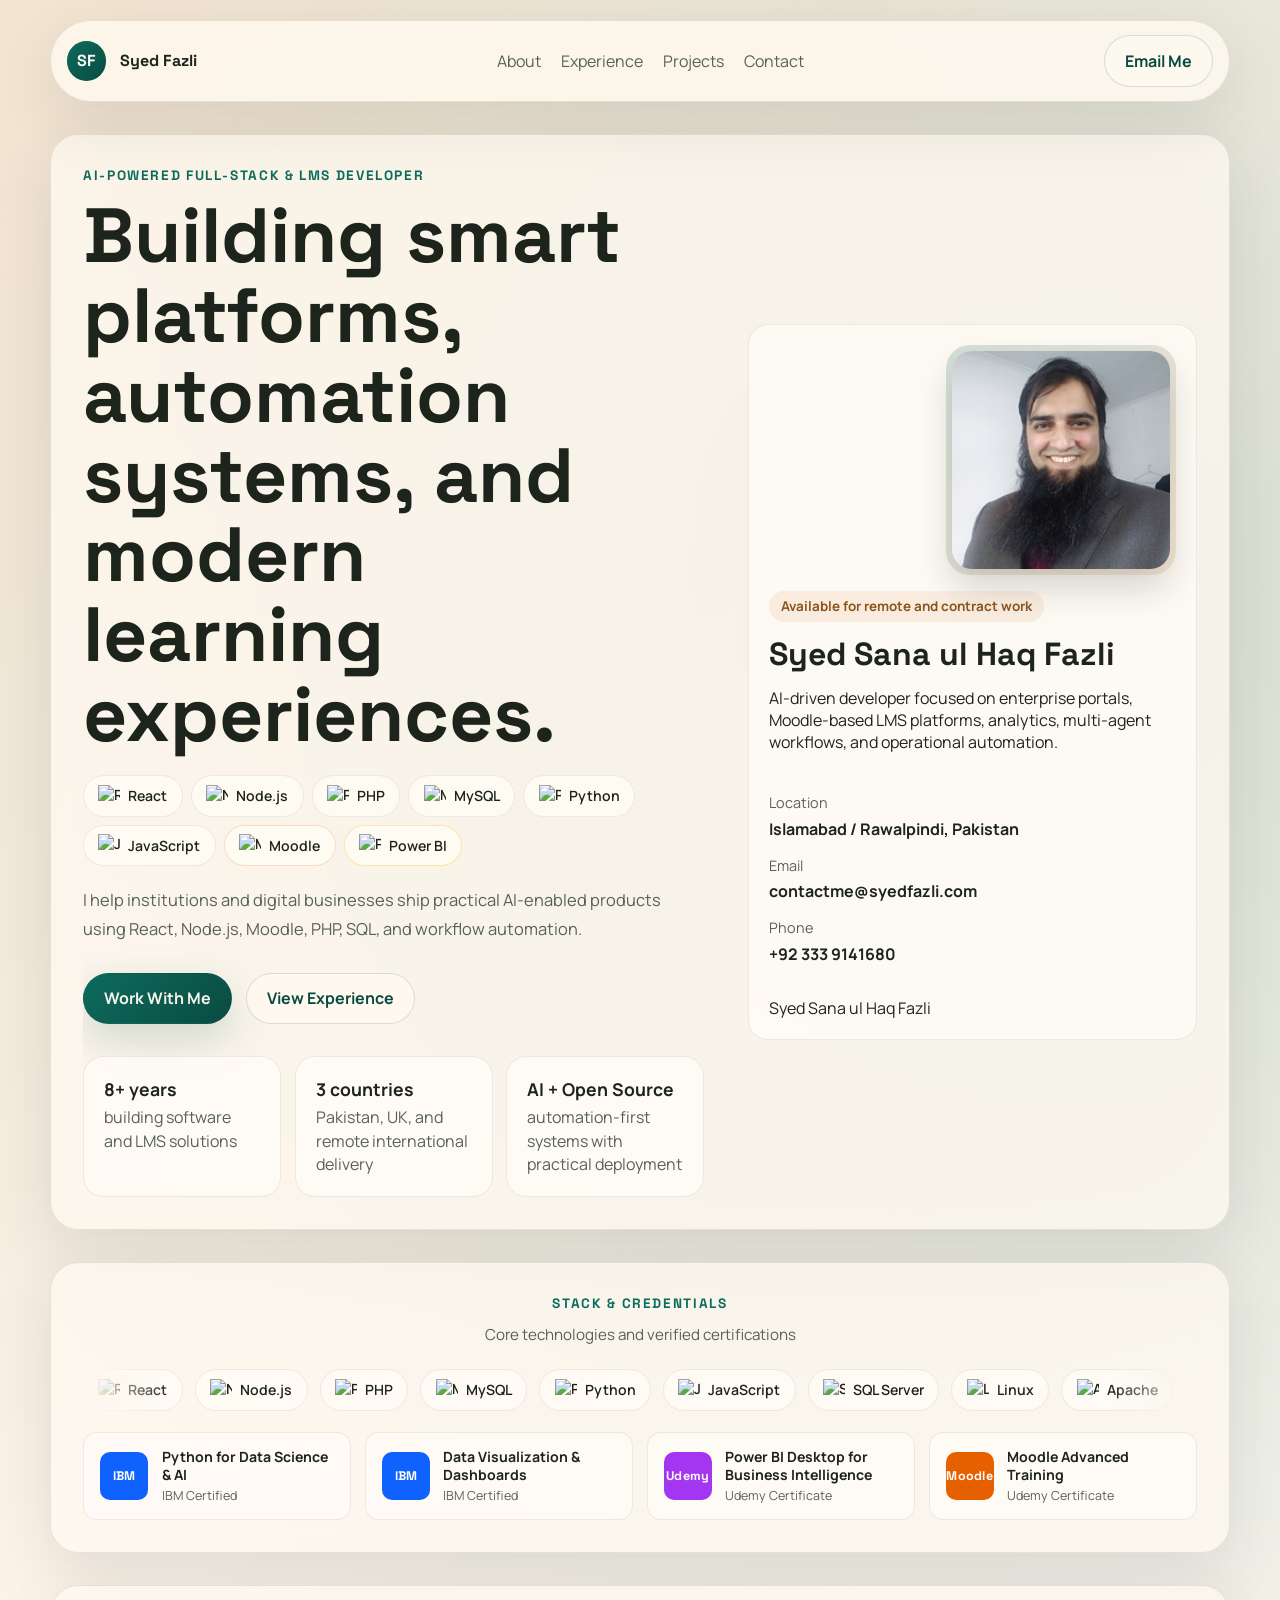
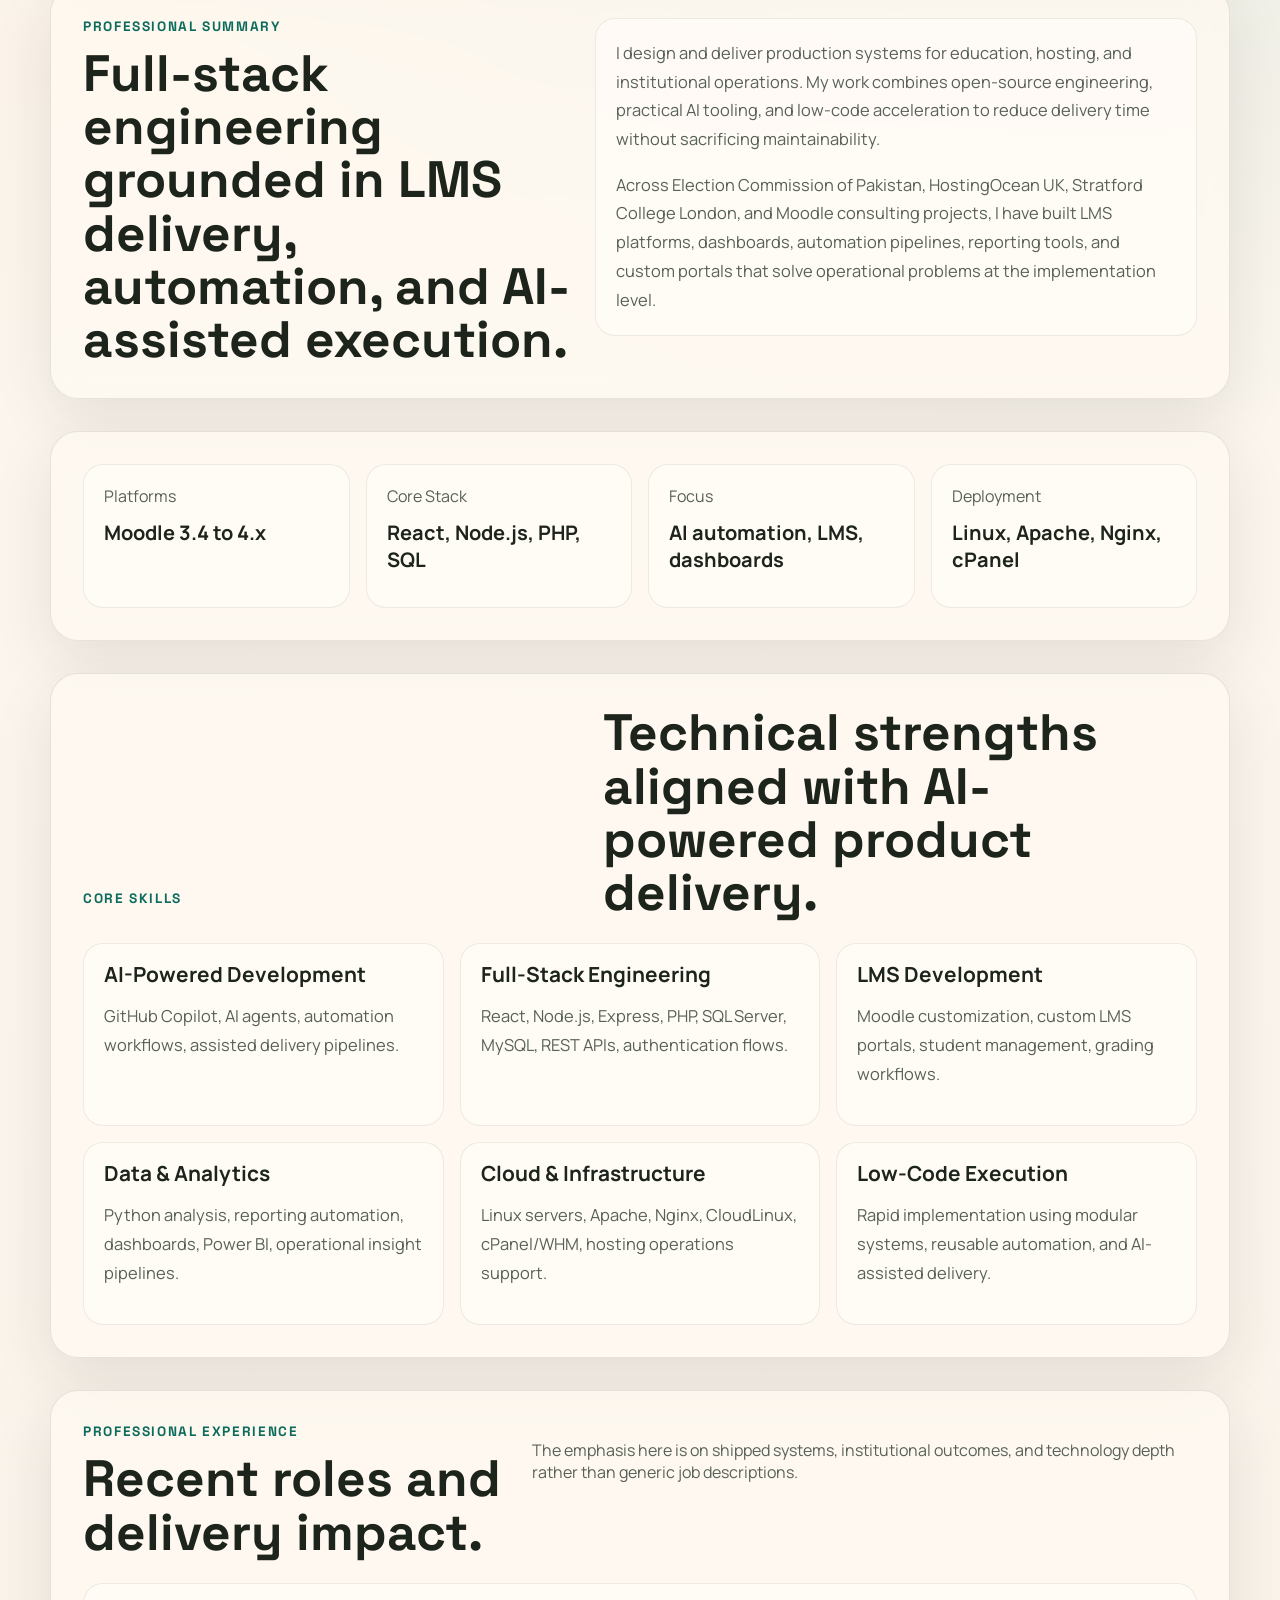
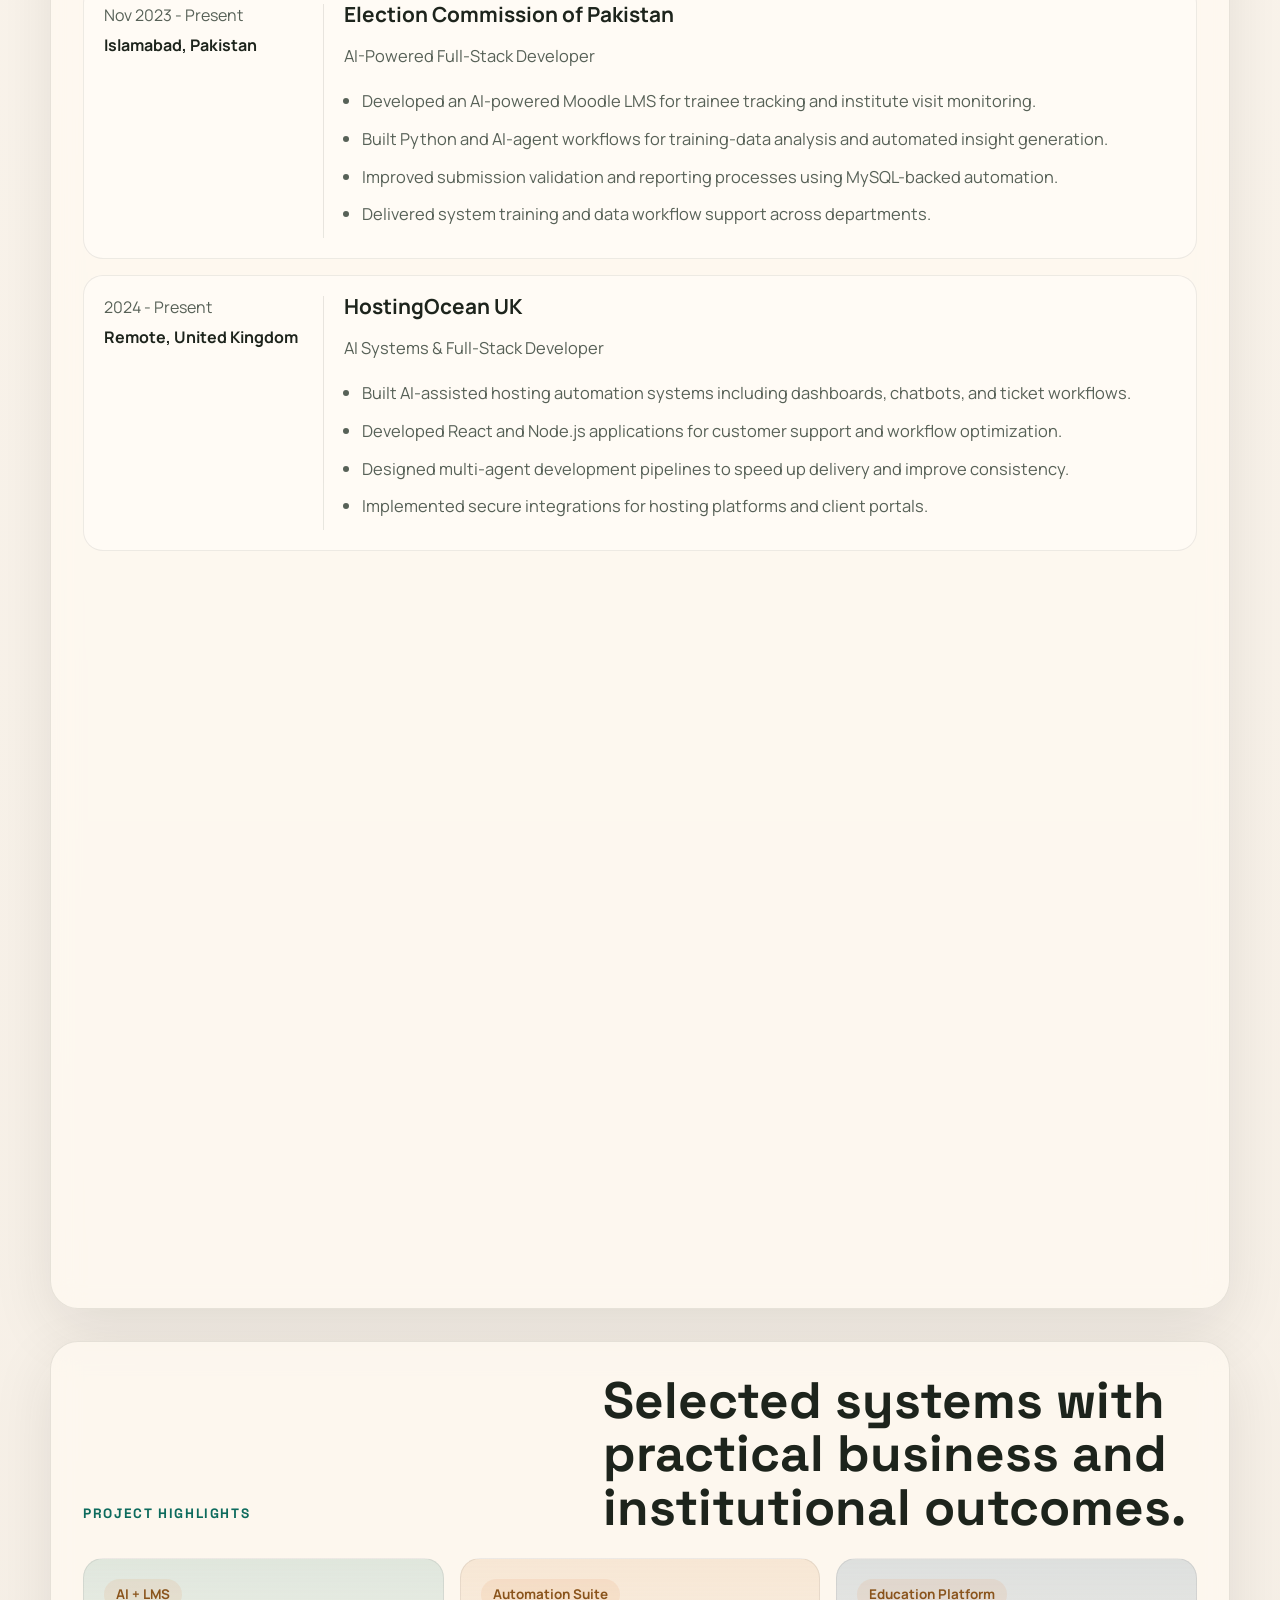
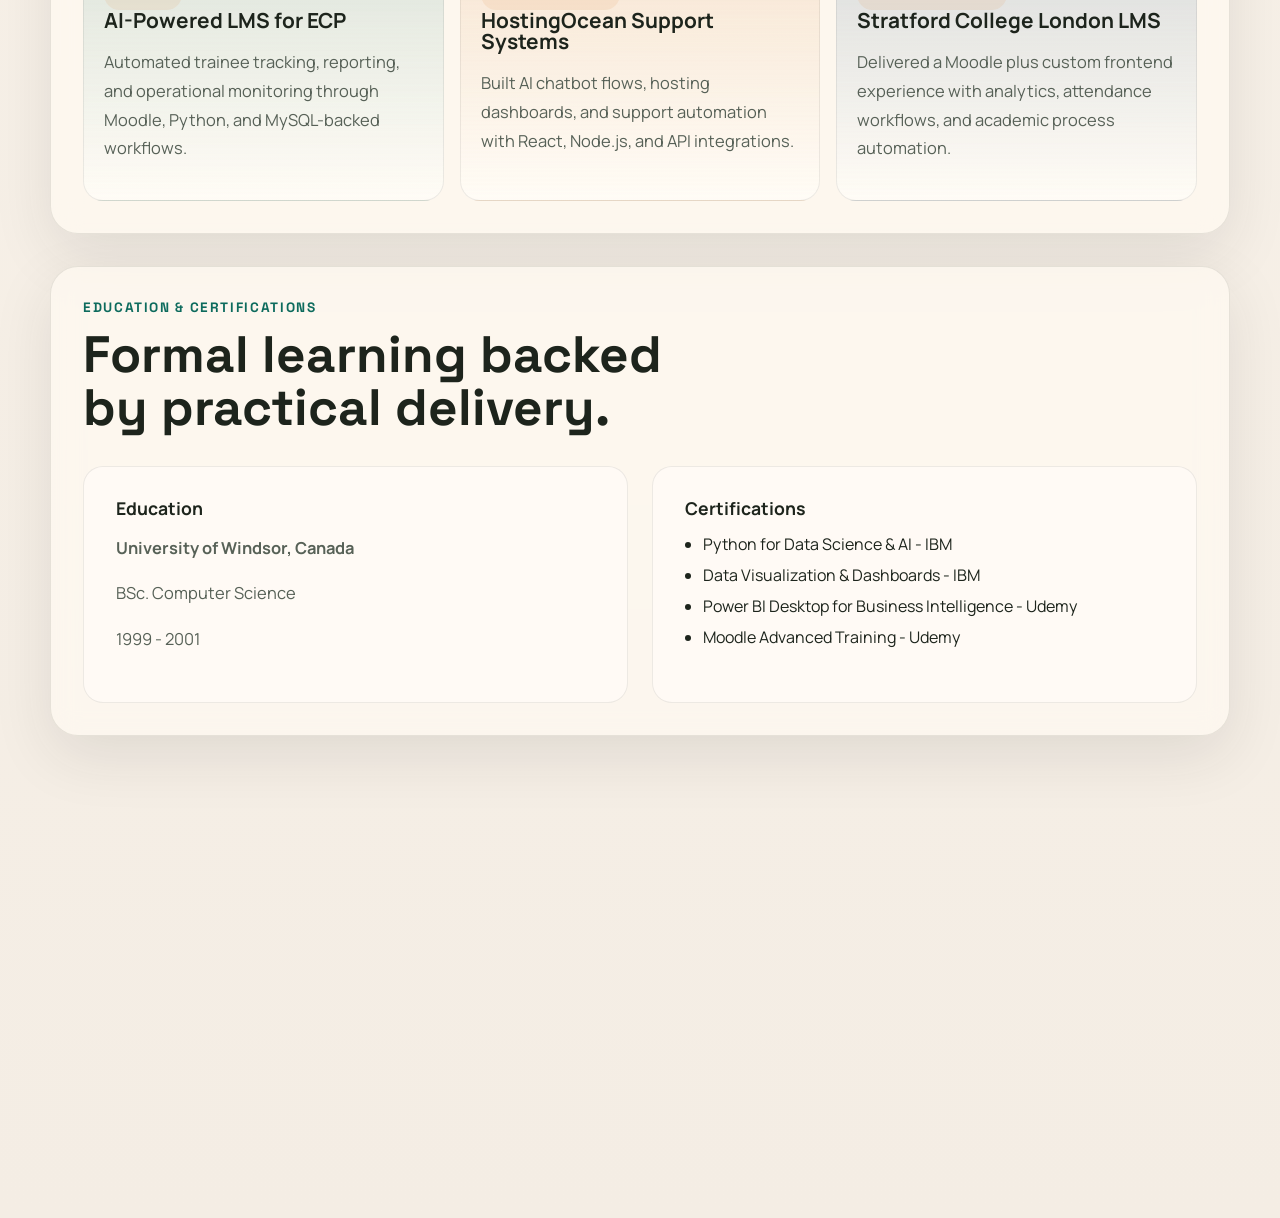
==== commit 08d2c097: "Restore photo, replace LinkedIn link with badge embed in hero card" ====
--- a/index.html
+++ b/index.html
@@ -106,8 +106,12 @@
             </ul>
           </div>
           <aside class="hero-card">
-            <div class="linkedin-badge-hero">
-              <div class="badge-base LI-profile-badge" data-locale="en_US" data-size="large" data-theme="dark" data-type="VERTICAL" data-vanity="syedsanaulhaqfazli" data-version="v1"><a class="badge-base__link LI-simple-link" href="https://pk.linkedin.com/in/syedsanaulhaqfazli?trk=profile-badge" target="_blank" rel="noreferrer">Syed Sana ul Haq Fazli</a></div>
+            <div class="profile-photo-wrap">
+              <img
+                class="profile-photo"
+                src="./assets/personalpic.png"
+                alt="Portrait of Syed Sana ul Haq Fazli"
+              />
             </div>
             <div class="profile-chip">Available for remote and contract work</div>
             <h2>Syed Sana ul Haq Fazli</h2>
@@ -128,13 +132,8 @@
                 <dt>Phone</dt>
                 <dd><a href="tel:+923339141680">+92 333 9141680</a></dd>
               </div>
-              <div>
-                <dt>LinkedIn</dt>
-                <dd>
-                  <a href="https://www.linkedin.com/in/syedsanaulhaqfazli" target="_blank" rel="noreferrer">
-                    linkedin.com/in/syedsanaulhaqfazli
-                  </a>
-                </dd>
+              <div class="linkedin-badge-row">
+                <div class="badge-base LI-profile-badge" data-locale="en_US" data-size="medium" data-theme="light" data-type="VERTICAL" data-vanity="syedsanaulhaqfazli" data-version="v1"><a class="badge-base__link LI-simple-link" href="https://pk.linkedin.com/in/syedsanaulhaqfazli?trk=profile-badge" target="_blank" rel="noreferrer">Syed Sana ul Haq Fazli</a></div>
               </div>
             </dl>
           </aside>
--- a/styles.css
+++ b/styles.css
@@ -262,14 +262,27 @@
   align-self: center;
 }
 
-.linkedin-badge-hero {
-  align-self: flex-start;
-  width: min(100%, 280px);
+.profile-photo-wrap {
+  align-self: flex-end;
+  width: min(100%, 230px);
   margin-bottom: 1rem;
-}
-
-.linkedin-badge-hero .LI-profile-badge {
-  width: 100% !important;
+  padding: 0.35rem;
+  border-radius: 24px;
+  background: linear-gradient(135deg, rgba(13, 107, 93, 0.18), rgba(217, 143, 73, 0.18));
+}
+
+.profile-photo {
+  display: block;
+  width: 100%;
+  aspect-ratio: 1 / 1;
+  object-fit: cover;
+  object-position: center top;
+  border-radius: 20px;
+  box-shadow: 0 18px 36px rgba(29, 36, 28, 0.18);
+}
+
+.linkedin-badge-row {
+  margin-top: 1rem;
 }
 
 .profile-chip,
@@ -629,7 +642,7 @@
     grid-template-columns: 1fr;
   }
 
-  .linkedin-badge-hero {
+  .profile-photo-wrap {
     align-self: center;
   }
 }
